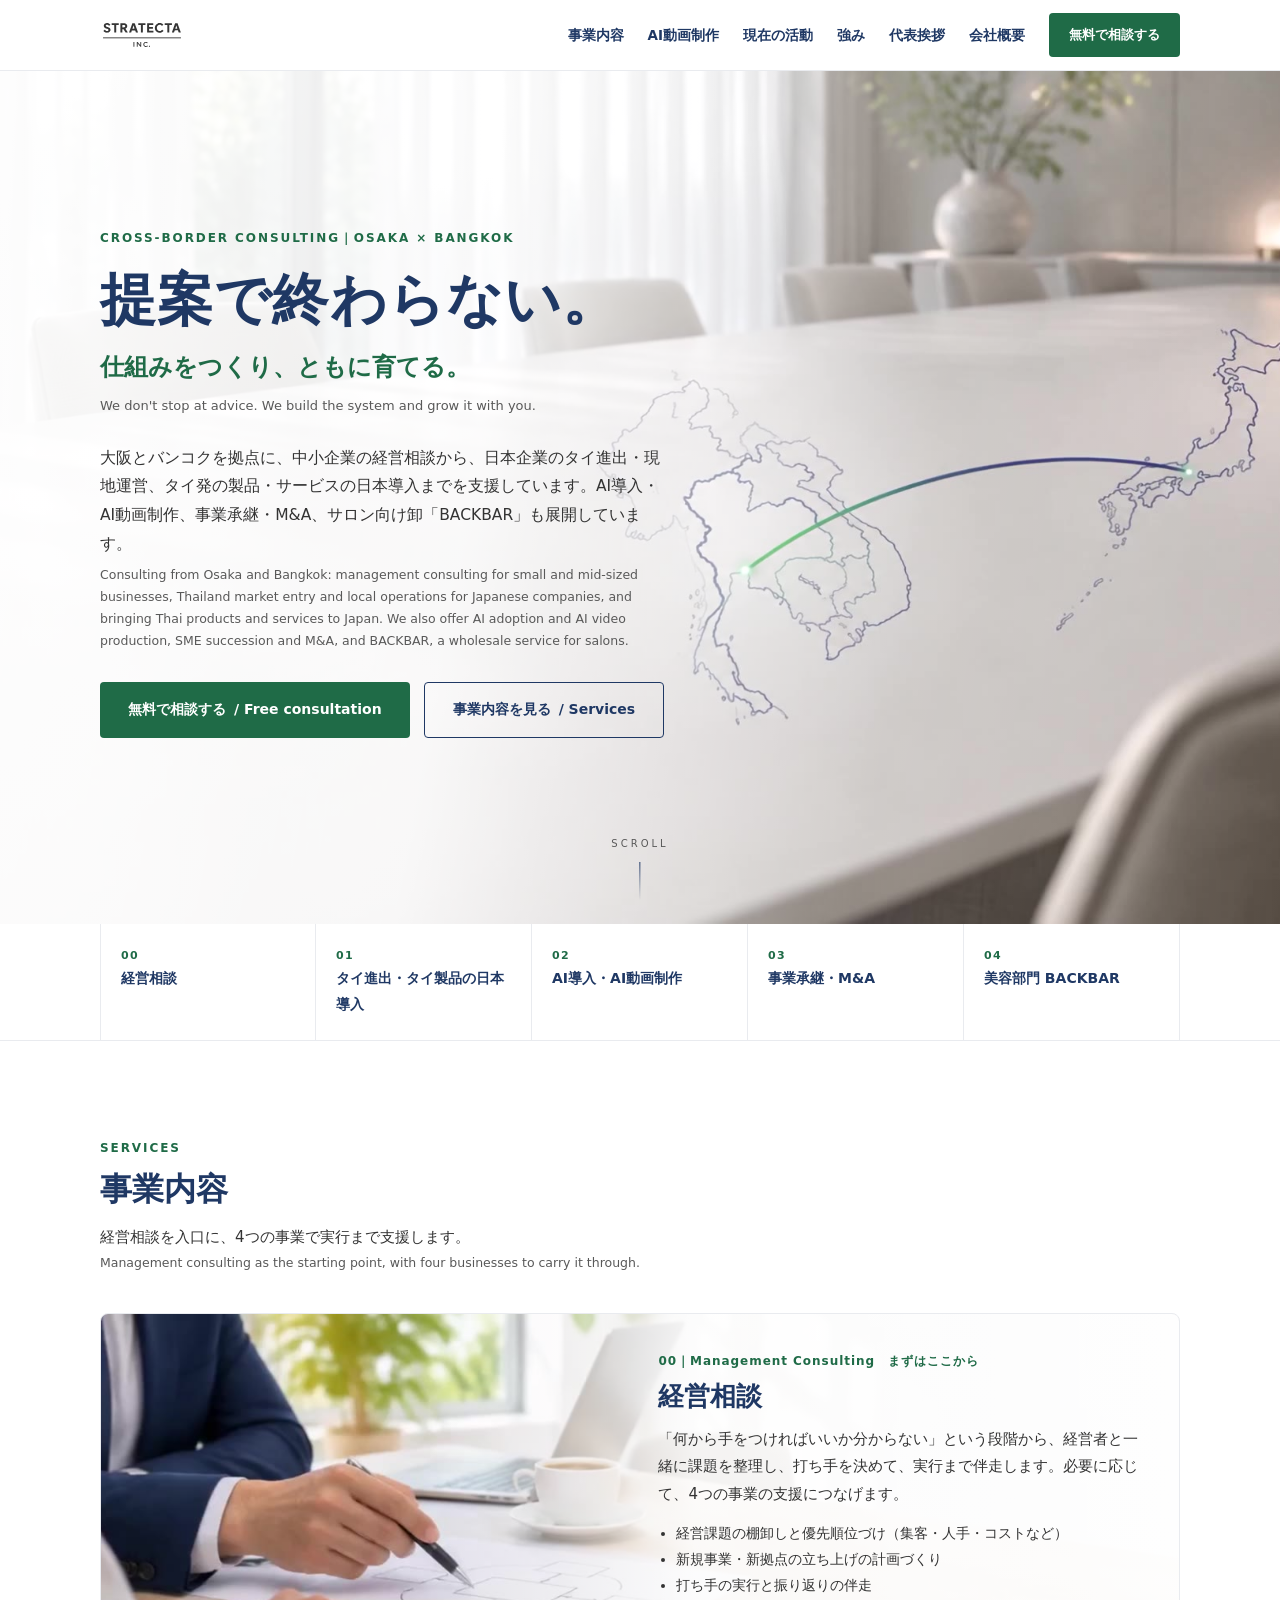
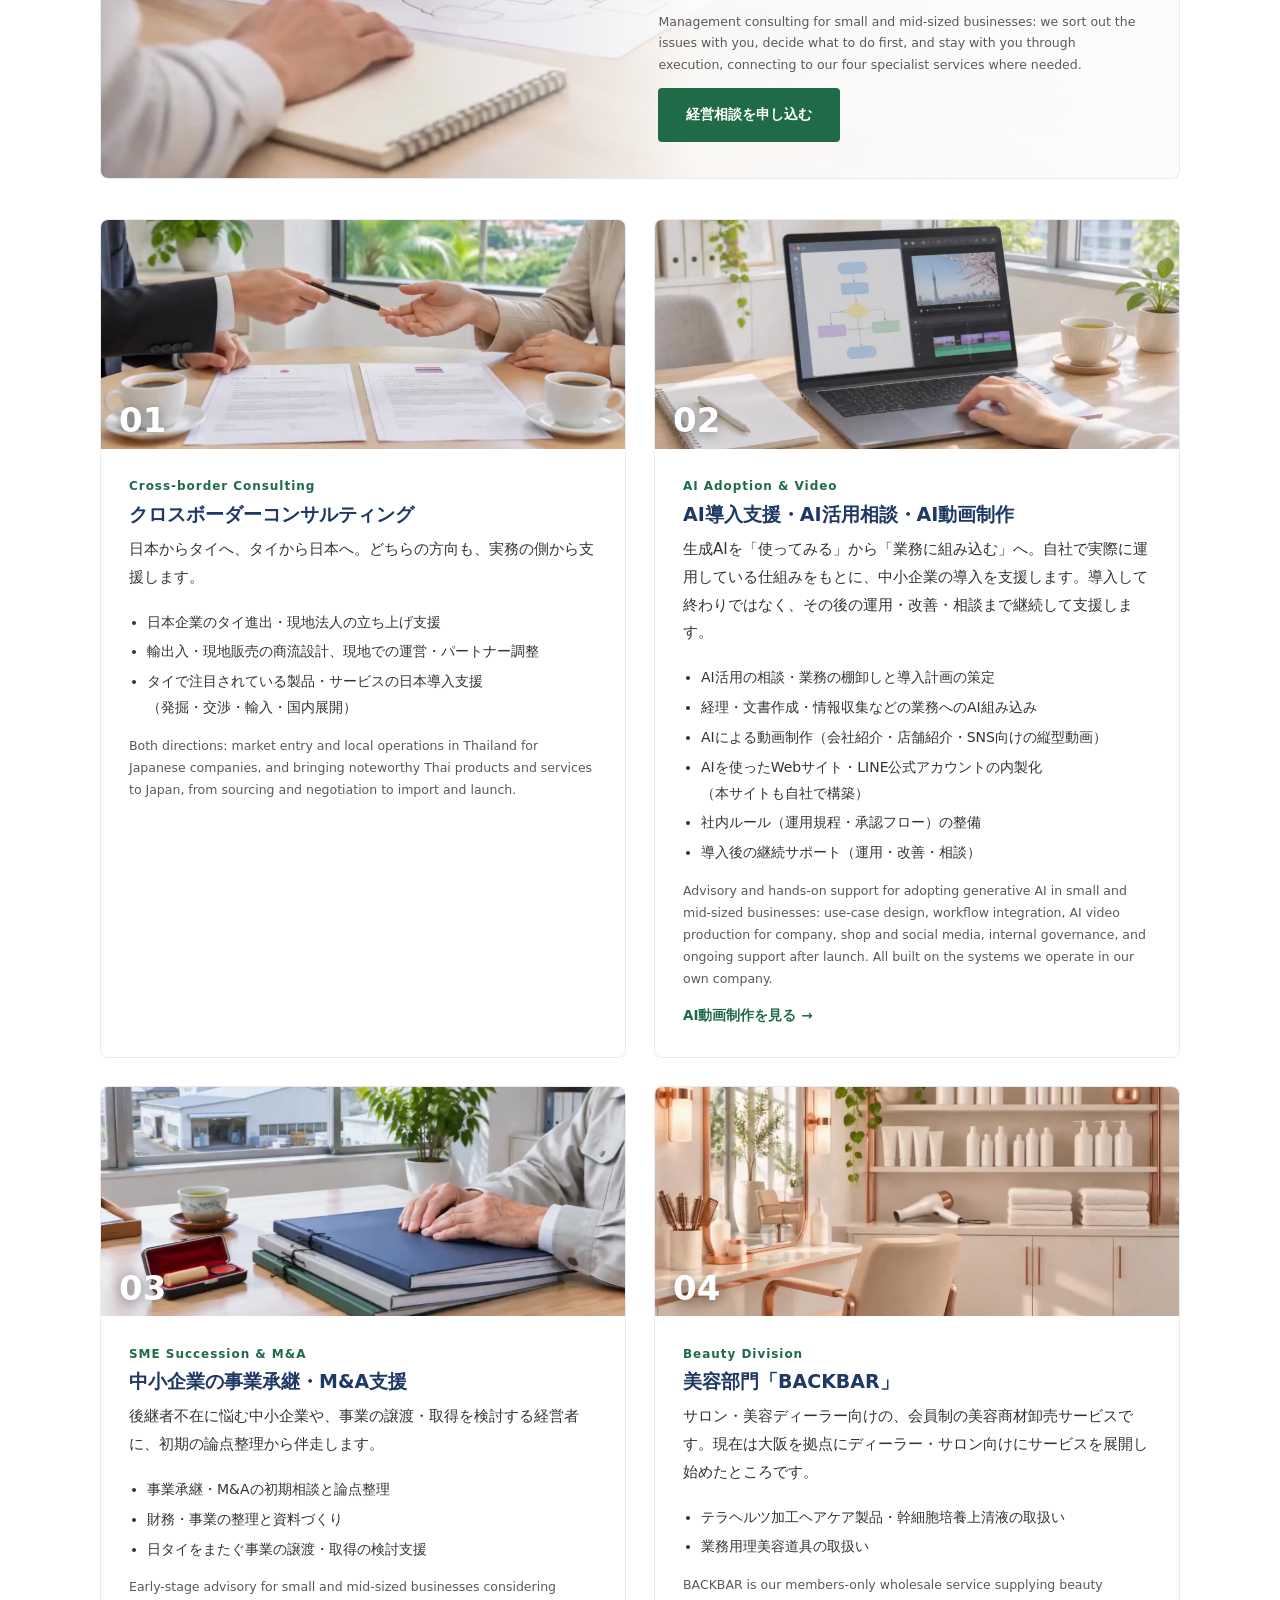
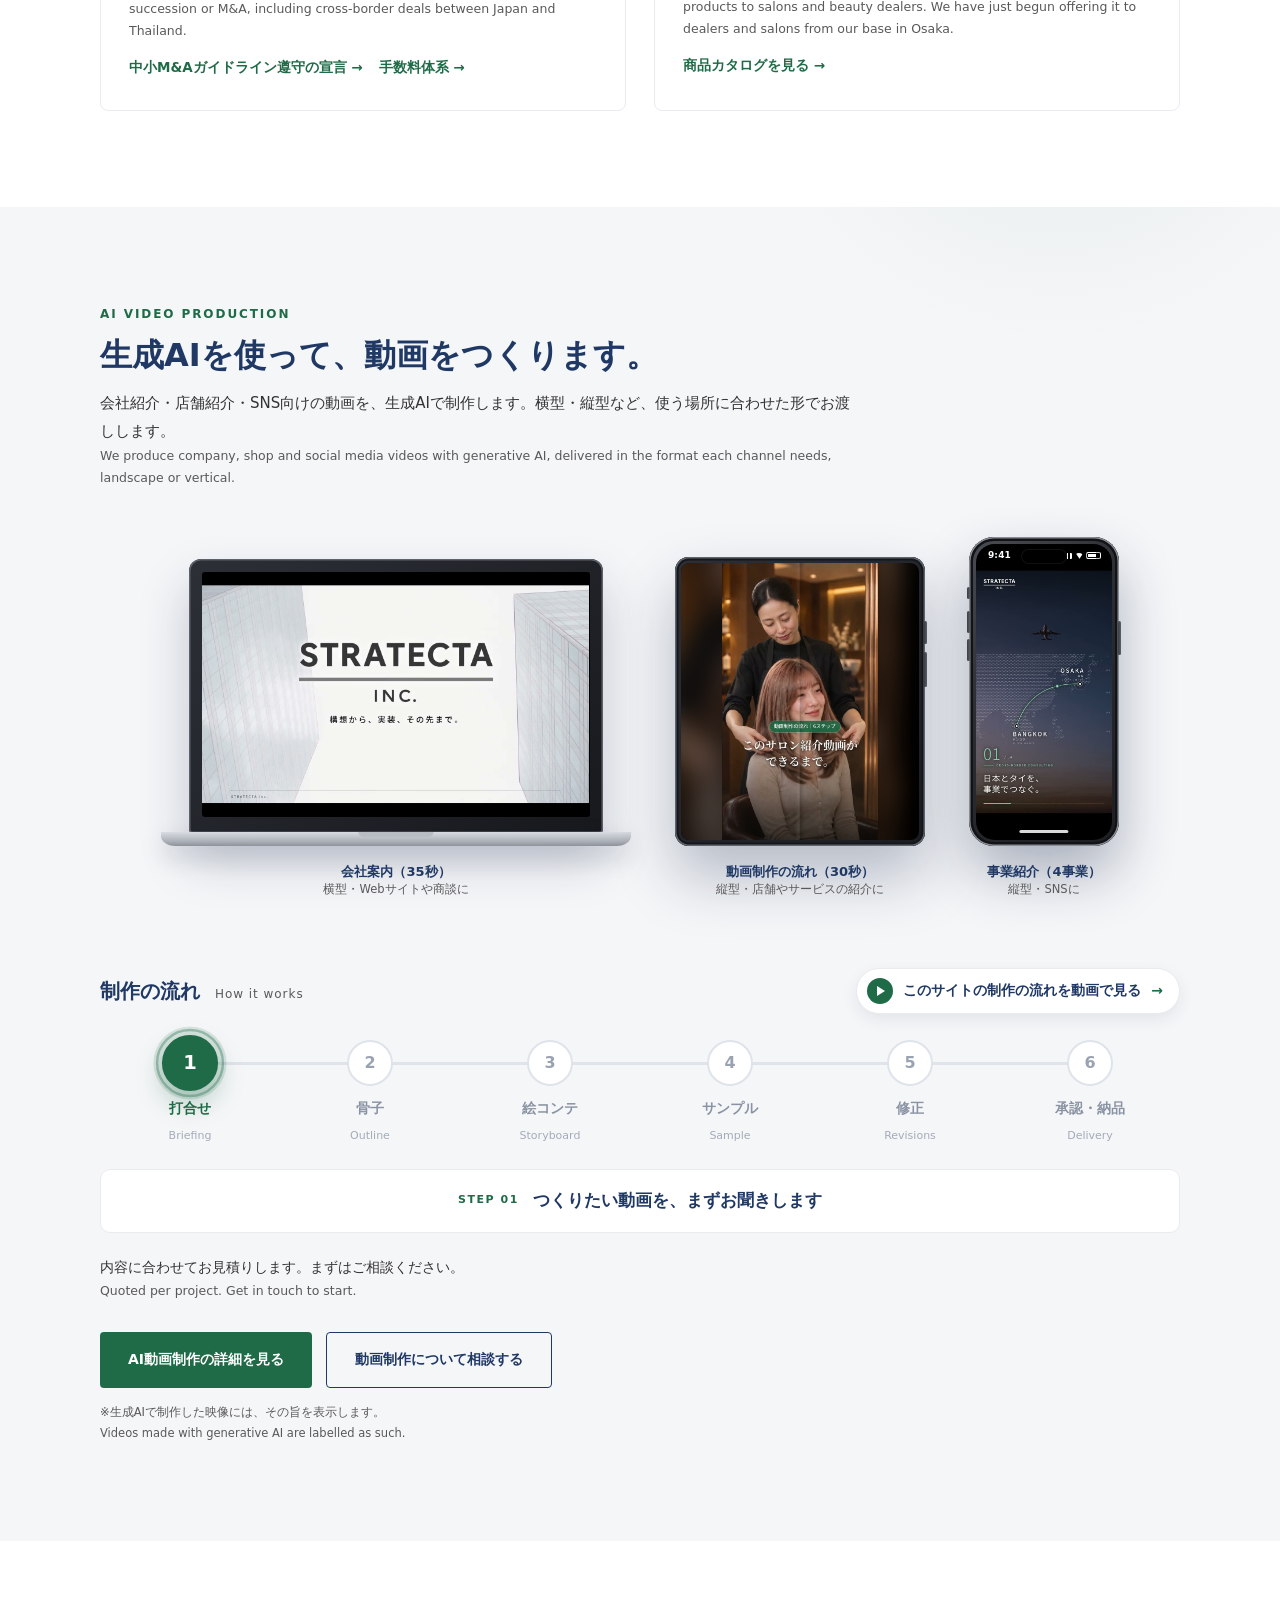
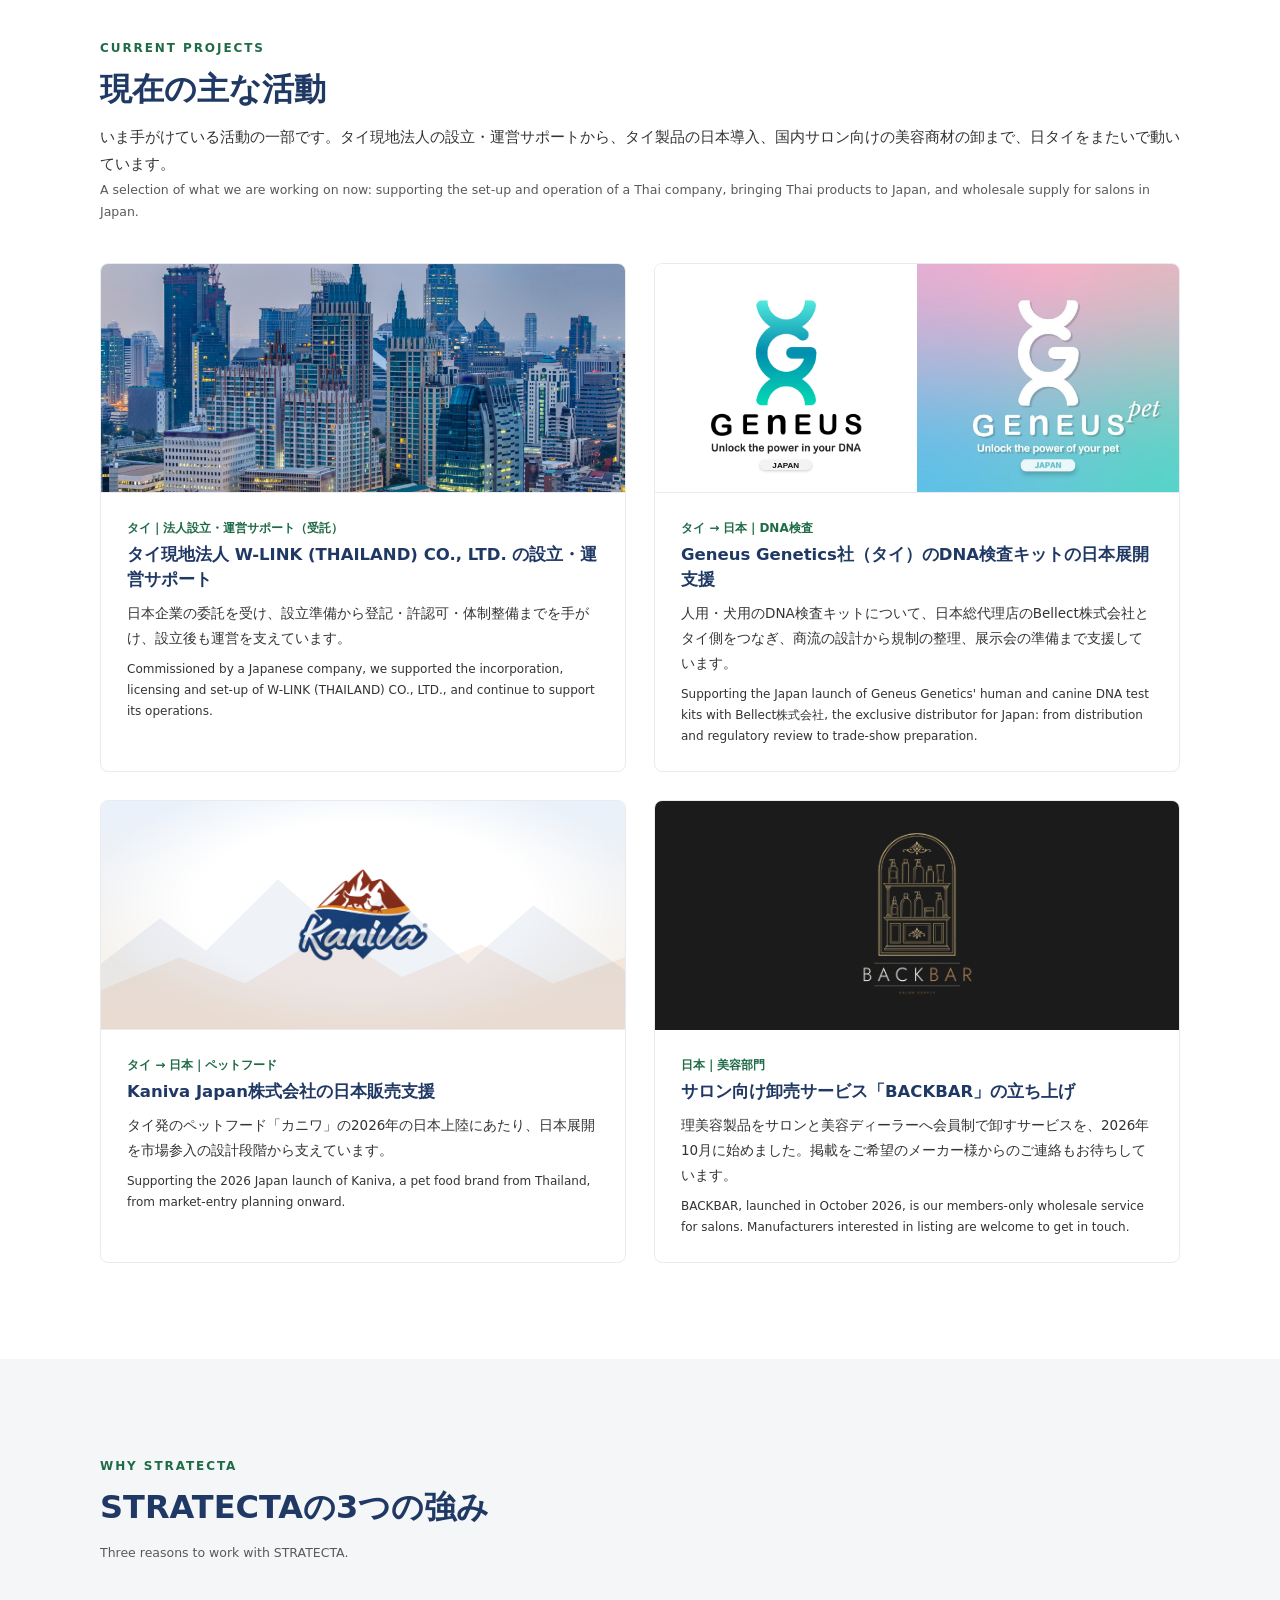
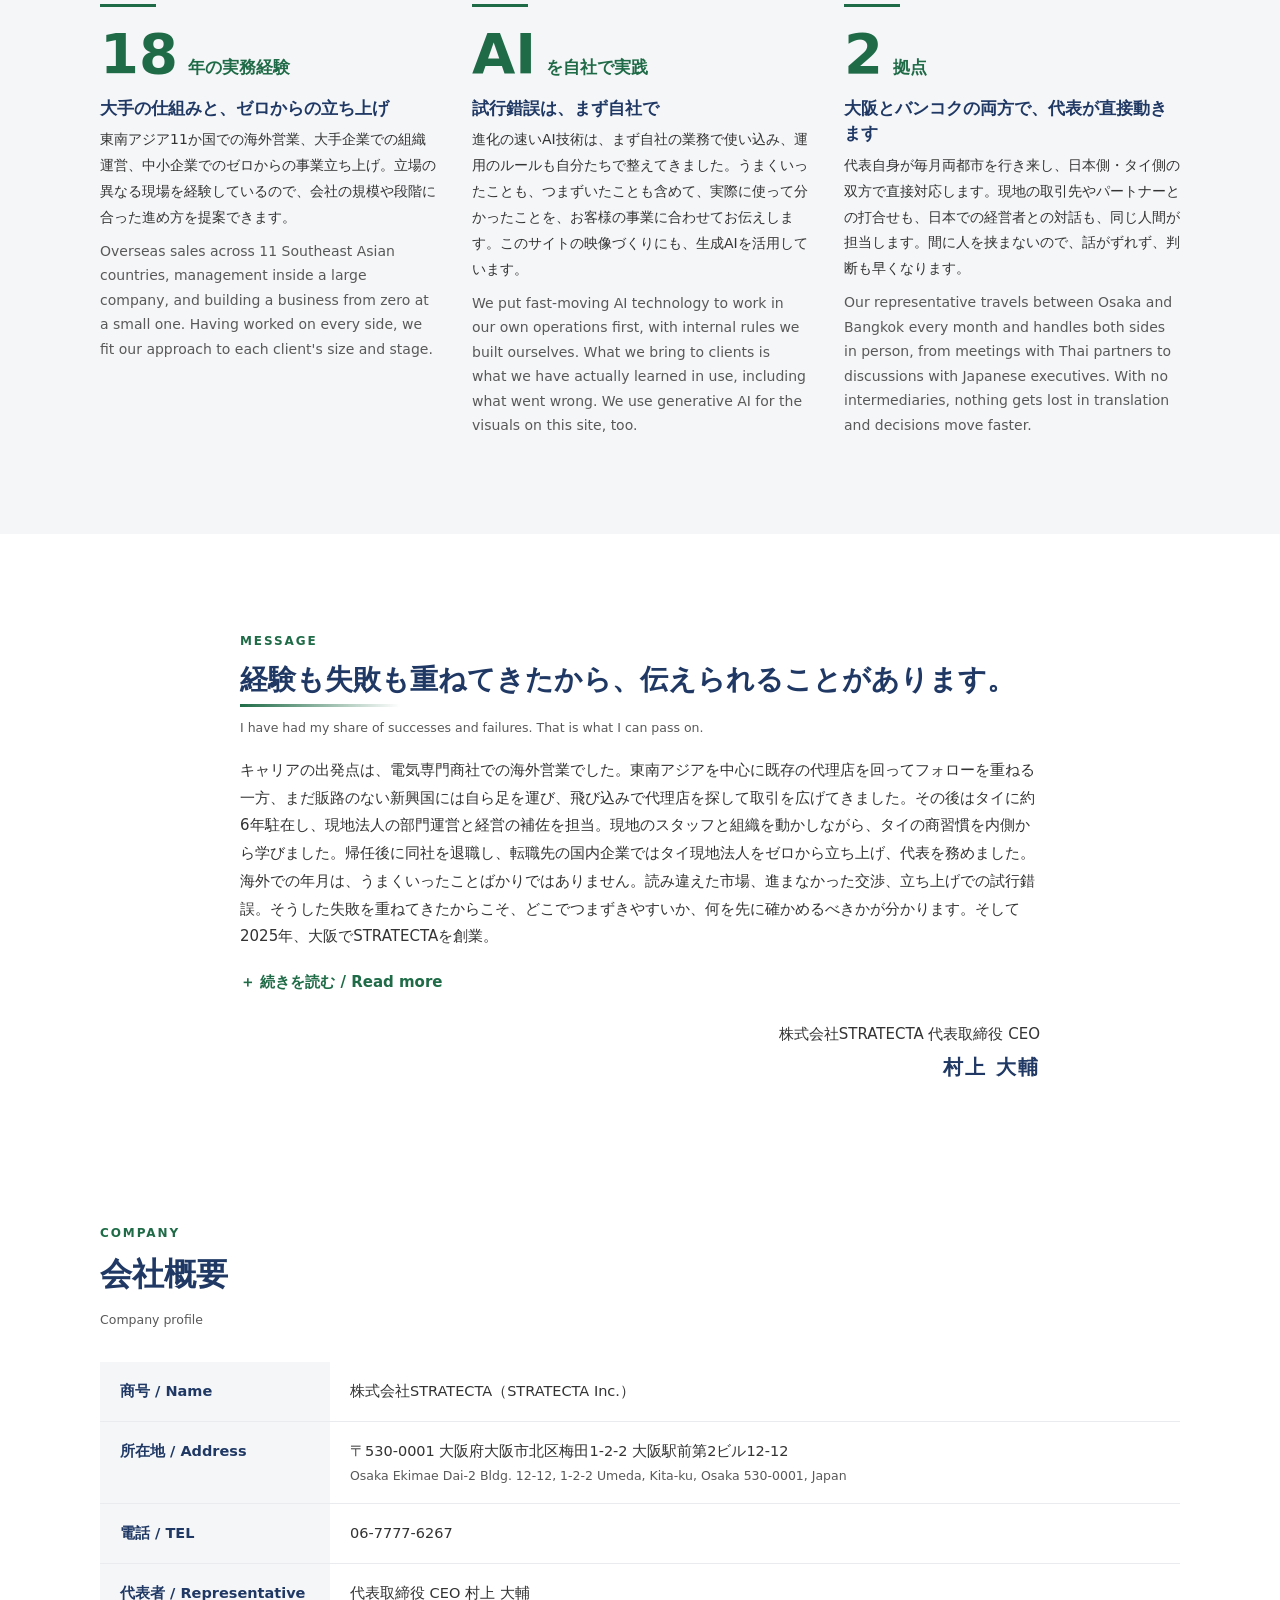
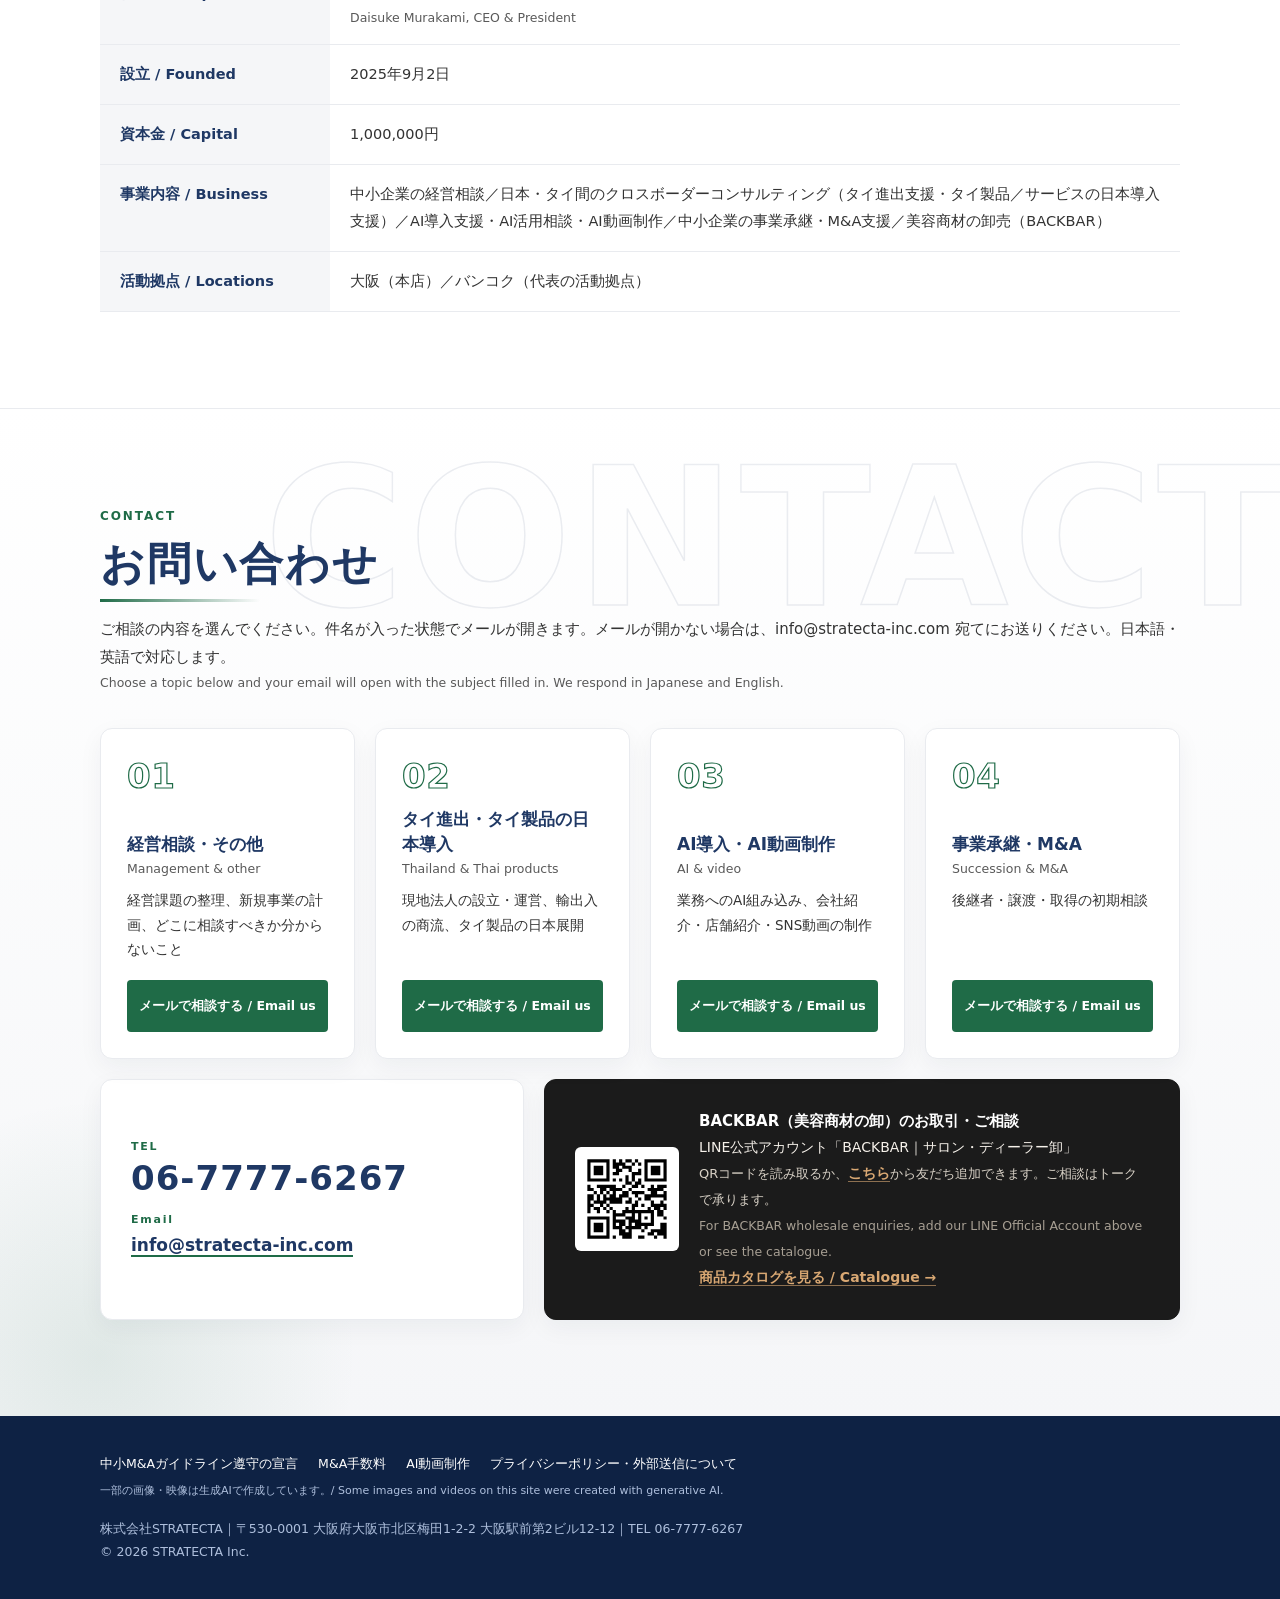
==== index.html @ dc1ff2e0 "アクセス解析を開始し、プライバシーポリシーに外部送信の節を追加 Co-Authored-By: Claude Opus 5.5 <noreply@anthropic.com>" ====
<!DOCTYPE html>
<html lang="ja">
<head>
<meta charset="utf-8">
<meta name="viewport" content="width=device-width,initial-scale=1">
<meta http-equiv="Content-Security-Policy" content="default-src 'self'; script-src 'self' https://www.googletagmanager.com; connect-src 'self' https://*.google-analytics.com https://*.analytics.google.com https://www.googletagmanager.com; img-src 'self' data: https://*.google-analytics.com https://www.googletagmanager.com; style-src 'self' 'unsafe-inline' https://fonts.googleapis.com; font-src https://fonts.gstatic.com; media-src 'self'; object-src 'none'; base-uri 'self'; form-action 'none'; frame-src 'none'">
<meta name="referrer" content="strict-origin-when-cross-origin">
<!-- Google Analytics 4: 測定ID（G-から始まる）を content に入れると計測が始まる。空のままなら何も送信しない -->
<meta name="ga-id" content="G-WD78PF4XY0">

<title>株式会社STRATECTA｜日本とタイをつなぐクロスボーダーコンサルティング</title>
<link rel="icon" href="favicon.ico" sizes="any">
<link rel="icon" href="assets/stratecta-symbol.svg" type="image/svg+xml">
<link rel="apple-touch-icon" href="assets/stratecta-symbol-180.png">
<meta name="description" content="大阪とバンコクを拠点に、中小企業の経営相談、日本企業のタイ進出・現地運営、タイ発の製品・サービスの日本導入を支援。AI導入・AI動画制作、事業承継・M&A、サロン向け卸「BACKBAR」も展開しています。">
<meta property="og:title" content="株式会社STRATECTA｜日本とタイをつなぐクロスボーダーコンサルティング">
<meta property="og:description" content="提案で終わらない。仕組みをつくり、ともに育てる。大阪×バンコクのクロスボーダーコンサルティング。">
<meta property="og:type" content="website">
<meta property="og:image" content="https://stratecta-inc.com/assets/img/ogp.jpg">
<meta property="og:url" content="https://stratecta-inc.com/">
<meta property="og:site_name" content="株式会社STRATECTA">
<meta name="twitter:card" content="summary_large_image">
<link rel="preconnect" href="https://fonts.googleapis.com"><link rel="preconnect" href="https://fonts.gstatic.com" crossorigin>
<link href="https://fonts.googleapis.com/css2?family=Noto+Sans+JP:wght@400;700;900&display=swap" rel="stylesheet">
<link rel="stylesheet" href="assets/site.css?v=20261118l">
</head>
<body>

<header class="hd"><div class="wrap">
  <a class="logo" href="index.html"><img src="assets/logo.svg" alt="STRATECTA INC."></a>
  <nav class="nav" aria-label="メインメニュー">
    <a href="#services">事業内容</a>
    <a href="video.html">AI動画制作</a>
    <a href="#projects">現在の活動</a>
    <a href="#strength">強み</a>
    <a href="#ceo">代表挨拶</a>
    <a href="#company">会社概要</a>
    <a class="btn btn-p" href="#contact">無料で相談する</a>
  </nav>
  <button class="burger" aria-label="メニュー" aria-expanded="false"><span></span></button>
</div></header>

<main>
<!-- HERO -->
<section class="hero" id="top">
  <div class="hero-media">
    <video data-src="assets/video/hero.mp4" poster="assets/img/hero-poster.jpg" muted loop playsinline preload="none" aria-hidden="true"></video>
  </div>
  <div class="wrap">
    <div class="eyebrow">Cross-border Consulting｜Osaka × Bangkok</div>
    <h1 data-split>提案で終わらない。</h1>
    <div class="sub rv d2">仕組みをつくり、ともに育てる。</div>
    <div class="tag-en rv d2">We don't stop at advice. We build the system and grow it with you.</div>
    <p class="lead rv d3">大阪とバンコクを拠点に、中小企業の経営相談から、日本企業のタイ進出・現地運営、タイ発の製品・サービスの日本導入までを支援しています。AI導入・AI動画制作、事業承継・M&amp;A、サロン向け卸「BACKBAR」も展開しています。</p>
    <p class="en rv d3">Consulting from Osaka and Bangkok: management consulting for small and mid-sized businesses, Thailand market entry and local operations for Japanese companies, and bringing Thai products and services to Japan. We also offer AI adoption and AI video production, SME succession and M&amp;A, and BACKBAR, a wholesale service for salons.</p>
    <div class="cta rv d3"><a class="btn btn-p" href="#contact">無料で相談する<span class="en-in"> / Free consultation</span></a><a class="btn btn-w" href="#services">事業内容を見る<span class="en-in"> / Services</span></a></div>
  </div>
  <div class="scroll-cue">SCROLL</div>
</section>

<nav class="quick" aria-label="事業の入口"><div class="wrap">
  <a href="#svc-00"><small>00</small><span>経営相談</span></a>
  <a href="#svc-01"><small>01</small><span>タイ進出・タイ製品の日本導入</span></a>
  <a href="#svc-02"><small>02</small><span>AI導入・AI動画制作</span></a>
  <a href="#svc-03"><small>03</small><span>事業承継・M&amp;A</span></a>
  <a href="#svc-04"><small>04</small><span>美容部門 BACKBAR</span></a>
</div></nav>

<!-- SERVICES -->
<section id="services"><div class="wrap">
  <div class="rv"><div class="eyebrow">Services</div>
  <h2 class="sec">事業内容</h2>
  <p>経営相談を入口に、4つの事業で実行まで支援します。</p>
  <p class="en">Management consulting as the starting point, with four businesses to carry it through.</p></div>

  <article class="feat rv" id="svc-00">
    <div class="feat-media"><video data-src="assets/video/svc-mgmt.mp4" poster="assets/img/svc-mgmt.jpg" muted loop playsinline preload="none" aria-hidden="true"></video></div>
    <div class="feat-body">
      <div class="kicker">00｜Management Consulting　まずはここから</div>
      <h3>経営相談</h3>
      <p>「何から手をつければいいか分からない」という段階から、経営者と一緒に課題を整理し、打ち手を決めて、実行まで伴走します。必要に応じて、4つの事業の支援につなげます。</p>
      <ul><li>経営課題の棚卸しと優先順位づけ（集客・人手・コストなど）</li><li>新規事業・新拠点の立ち上げの計画づくり</li><li>打ち手の実行と振り返りの伴走</li></ul>
      <p class="en">Management consulting for small and mid-sized businesses: we sort out the issues with you, decide what to do first, and stay with you through execution, connecting to our four specialist services where needed.</p>
      <p style="margin-top:12px"><a class="btn btn-p" href="mailto:info@stratecta-inc.com?subject=%E3%80%90%E3%81%94%E7%9B%B8%E8%AB%87%E3%80%91%E7%B5%8C%E5%96%B6%E7%9B%B8%E8%AB%87&body=%E4%BC%9A%E7%A4%BE%E5%90%8D%EF%BC%9A%0D%0A%E3%81%8A%E5%90%8D%E5%89%8D%EF%BC%9A%0D%0A%E3%81%94%E7%9B%B8%E8%AB%87%E3%81%AE%E5%86%85%E5%AE%B9%EF%BC%9A%0D%0A">経営相談を申し込む</a></p>
    </div>
  </article>

  <div class="cards">
    <article class="card rv" id="svc-01">
      <div class="media"><video data-src="assets/video/svc-crossborder.mp4" poster="assets/img/svc-crossborder.jpg" muted loop playsinline preload="none" data-hover aria-hidden="true"></video><span class="num">01</span></div>
      <div class="body"><div class="kicker">Cross-border Consulting</div><h3>クロスボーダーコンサルティング</h3>
      <p>日本からタイへ、タイから日本へ。どちらの方向も、実務の側から支援します。</p>
      <details class="sp-more" open><summary>詳しく見る</summary><ul><li>日本企業のタイ進出・現地法人の立ち上げ支援</li><li>輸出入・現地販売の商流設計、現地での運営・パートナー調整</li><li>タイで注目されている製品・サービスの日本導入支援<br>（発掘・交渉・輸入・国内展開）</li></ul>
      <p class="en">Both directions: market entry and local operations in Thailand for Japanese companies, and bringing noteworthy Thai products and services to Japan, from sourcing and negotiation to import and launch.</p></details></div>
    </article>

    <article class="card rv d1" id="svc-02">
      <div class="media"><video data-src="assets/video/svc-ai.mp4" poster="assets/img/svc-ai.jpg" muted loop playsinline preload="none" data-hover aria-hidden="true"></video><span class="num">02</span></div>
      <div class="body"><div class="kicker">AI Adoption &amp; Video</div><h3>AI導入支援・AI活用相談・AI動画制作</h3>
      <p>生成AIを「使ってみる」から「業務に組み込む」へ。自社で実際に運用している仕組みをもとに、中小企業の導入を支援します。導入して終わりではなく、その後の運用・改善・相談まで継続して支援します。</p>
      <details class="sp-more" open><summary>詳しく見る</summary><ul><li>AI活用の相談・業務の棚卸しと導入計画の策定</li><li>経理・文書作成・情報収集などの業務へのAI組み込み</li><li>AIによる動画制作（会社紹介・店舗紹介・SNS向けの縦型動画）</li><li>AIを使ったWebサイト・LINE公式アカウントの内製化<br>（本サイトも自社で構築）</li><li>社内ルール（運用規程・承認フロー）の整備</li><li>導入後の継続サポート（運用・改善・相談）</li></ul>
      <p class="en">Advisory and hands-on support for adopting generative AI in small and mid-sized businesses: use-case design, workflow integration, AI video production for company, shop and social media, internal governance, and ongoing support after launch. All built on the systems we operate in our own company.</p></details>
      <p style="margin-top:12px"><a class="more" href="video.html">AI動画制作を見る →</a></p></div>
    </article>

    <article class="card rv" id="svc-03">
      <div class="media"><video data-src="assets/video/svc-ma.mp4" poster="assets/img/svc-ma.jpg" muted loop playsinline preload="none" data-hover aria-hidden="true"></video><span class="num">03</span></div>
      <div class="body"><div class="kicker">SME Succession &amp; M&amp;A</div><h3>中小企業の事業承継・M&amp;A支援</h3>
      <p>後継者不在に悩む中小企業や、事業の譲渡・取得を検討する経営者に、初期の論点整理から伴走します。</p>
      <details class="sp-more" open><summary>詳しく見る</summary><ul><li>事業承継・M&amp;Aの初期相談と論点整理</li><li>財務・事業の整理と資料づくり</li><li>日タイをまたぐ事業の譲渡・取得の検討支援</li></ul>
      <p class="en">Early-stage advisory for small and mid-sized businesses considering succession or M&amp;A, including cross-border deals between Japan and Thailand.</p></details>
      <p style="margin-top:12px"><a class="more" href="ma-declaration.html">中小M&amp;Aガイドライン遵守の宣言 →</a><a class="more" href="ma-fees.html">手数料体系 →</a></p></div>
    </article>

    <article class="card rv d1" id="svc-04">
      <div class="media"><video data-src="assets/video/svc-backbar.mp4" poster="assets/img/svc-backbar.jpg" muted loop playsinline preload="none" data-hover aria-hidden="true"></video><span class="num">04</span></div>
      <div class="body"><div class="kicker">Beauty Division</div><h3>美容部門「BACKBAR」</h3>
      <p>サロン・美容ディーラー向けの、会員制の美容商材卸売サービスです。現在は大阪を拠点にディーラー・サロン向けにサービスを展開し始めたところです。</p>
      <details class="sp-more" open><summary>詳しく見る</summary><ul><li>テラヘルツ加工ヘアケア製品・幹細胞培養上清液の取扱い</li><li>業務用理美容道具の取扱い</li></ul>
      <p class="en">BACKBAR is our members-only wholesale service supplying beauty products to salons and beauty dealers. We have just begun offering it to dealers and salons from our base in Osaka.</p></details>
      <p style="margin-top:12px"><a class="more" href="https://stratecta.github.io/backbar/" target="_blank" rel="noopener">商品カタログを見る →</a></p></div>
    </article>
  </div>
</div></section>

<!-- AI VIDEO -->
<section class="vid" id="video"><div class="wrap vid-wrap">
  <div class="vid-head rv">
    <div class="eyebrow">AI Video Production</div>
    <h2 class="sec">生成AIを使って、動画をつくります。</h2>
    <p>会社紹介・店舗紹介・SNS向けの動画を、生成AIで制作します。横型・縦型など、使う場所に合わせた形でお渡しします。</p>
    <p class="en">We produce company, shop and social media videos with generative AI, delivered in the format each channel needs, landscape or vertical.</p>
  </div>
  <div class="showcase rv">
    <figure class="dev laptop">
      <div class="lid"><div class="scr"><i class="cam-dot"></i><video data-src="assets/video/company-h.mp4" poster="assets/img/company-h.jpg" muted loop playsinline preload="none" aria-label="会社案内（35秒・横型）"></video></div></div>
      <div class="base"><i></i></div>
      <figcaption><b>会社案内（35秒）</b><span>横型・Webサイトや商談に</span></figcaption>
    </figure>
    <figure class="dev fold">
      <div class="scr"><img class="bg" src="assets/img/sample-flow.jpg" alt="" aria-hidden="true"><video data-src="assets/video/sample-flow.mp4" poster="assets/img/sample-flow.jpg" muted loop playsinline preload="none" aria-label="動画制作の流れ（30秒・縦型）"></video><i class="crease"></i></div>
      <i class="btn-side b1"></i><i class="btn-side b2"></i>
      <figcaption><b>動画制作の流れ（30秒）</b><span>縦型・店舗やサービスの紹介に</span></figcaption>
    </figure>
    <figure class="dev iphone">
      <div class="scr"><span class="sb-time" aria-hidden="true">9:41</span><span class="sb-ic"><i></i><i></i><b></b></span><i class="island"></i><video data-src="assets/video/biz-reel.mp4" poster="assets/img/biz-reel.jpg" muted loop playsinline preload="none" aria-label="事業紹介（4事業・各8秒・縦型）"></video><i class="home"></i></div>
      <i class="btn-side l1"></i><i class="btn-side l2"></i><i class="btn-side l3"></i><i class="btn-side r1"></i>
      <figcaption><b>事業紹介（4事業）</b><span>縦型・SNSに</span></figcaption>
    </figure>
  </div>
  <div class="vid-flow">
    <div class="flow-head rv"><h3 class="flow-title">制作の流れ <small>How it works</small></h3><a class="flow-watch" href="video.html#flow"><i class="pl" aria-hidden="true"></i>このサイトの制作の流れを動画で見る<span aria-hidden="true">→</span></a></div>
    <div class="flow rv" data-flow>
      <div class="flow-track"><i class="flow-fill"></i></div>
      <ol class="flow-steps"><li class="fs" data-i="0"><button type="button" aria-label="STEP 1 打合せ"><span class="n">1</span><b>打合せ</b><small>Briefing</small></button><p class="fs-d">つくりたい動画を、まずお聞きします</p></li><li class="fs" data-i="1"><button type="button" aria-label="STEP 2 骨子"><span class="n">2</span><b>骨子</b><small>Outline</small></button><p class="fs-d">伝える順番を、文字で組み立てます</p></li><li class="fs" data-i="2"><button type="button" aria-label="STEP 3 絵コンテ"><span class="n">3</span><b>絵コンテ</b><small>Storyboard</small></button><p class="fs-d">場面ごとの絵で、完成形を共有します</p></li><li class="fs" data-i="3"><button type="button" aria-label="STEP 4 サンプル"><span class="n">4</span><b>サンプル</b><small>Sample</small></button><p class="fs-d">動く見本で、仕上がりを確かめます</p></li><li class="fs" data-i="4"><button type="button" aria-label="STEP 5 修正"><span class="n">5</span><b>修正</b><small>Revisions</small></button><p class="fs-d">ご要望を反映して、仕上げます</p></li><li class="fs" data-i="5"><button type="button" aria-label="STEP 6 承認・納品"><span class="n">6</span><b>承認・納品</b><small>Delivery</small></button><p class="fs-d">使う場所に合わせて書き出します</p></li></ol>
      <div class="flow-desc" aria-live="polite"><p data-i="0"><span>STEP 01</span>つくりたい動画を、まずお聞きします</p><p data-i="1"><span>STEP 02</span>伝える順番を、文字で組み立てます</p><p data-i="2"><span>STEP 03</span>場面ごとの絵で、完成形を共有します</p><p data-i="3"><span>STEP 04</span>動く見本で、仕上がりを確かめます</p><p data-i="4"><span>STEP 05</span>ご要望を反映して、仕上げます</p><p data-i="5"><span>STEP 06</span>使う場所に合わせて書き出します</p></div>
    </div>
    <p class="quote rv">内容に合わせてお見積りします。まずはご相談ください。<span class="en">Quoted per project. Get in touch to start.</span></p>
    <div class="cta"><a class="btn btn-p" href="video.html">AI動画制作の詳細を見る</a><a class="btn btn-w" href="mailto:info@stratecta-inc.com?subject=%E3%80%90%E3%81%94%E7%9B%B8%E8%AB%87%E3%80%91AI%E5%8B%95%E7%94%BB%E5%88%B6%E4%BD%9C&body=%E4%BC%9A%E7%A4%BE%E5%90%8D%EF%BC%9A%0D%0A%E3%81%8A%E5%90%8D%E5%89%8D%EF%BC%9A%0D%0A%E3%81%94%E7%9B%B8%E8%AB%87%E3%81%AE%E5%86%85%E5%AE%B9%EF%BC%9A%0D%0A">動画制作について相談する</a></div>
    <p class="disc">※生成AIで制作した映像には、その旨を表示します。<br>Videos made with generative AI are labelled as such.</p>
  </div>
</div></section>

<!-- PROJECTS -->
<section id="projects"><div class="wrap">
  <div class="rv"><div class="eyebrow">Current Projects</div>
  <h2 class="sec">現在の主な活動</h2>
  <p>いま手がけている活動の一部です。タイ現地法人の設立・運営サポートから、タイ製品の日本導入、国内サロン向けの美容商材の卸まで、日タイをまたいで動いています。</p>
  <p class="swipe-hint">← 横にスワイプして4件を見られます →</p>
  <p class="en">A selection of what we are working on now: supporting the set-up and operation of a Thai company, bringing Thai products to Japan, and wholesale supply for salons in Japan.</p></div>

  <!-- 社名・ロゴの掲載可否で切り替え：社名あり（.named）と社名なし（.anon）を並べて置いている。
       掲載しない会社は、社名ありの article に is-hidden を足し、社名なしの article から is-hidden を外す。 -->
  <div class="pgrid">
    <!-- W-LINK：社名あり -->
    <article class="pj named" data-company="w-link"><div class="img photo"><img src="assets/bangkok.jpg" alt="バンコク市街の眺め" loading="lazy"></div><div class="body">
      <div class="tag">タイ｜法人設立・運営サポート（受託）</div>
      <h3>タイ現地法人 W-LINK (THAILAND) CO., LTD. の設立・運営サポート</h3>
      <p>日本企業の委託を受け、設立準備から登記・許認可・体制整備までを手がけ、設立後も運営を支えています。</p>
      <p class="en">Commissioned by a Japanese company, we supported the incorporation, licensing and set-up of W-LINK (THAILAND) CO., LTD., and continue to support its operations.</p></div></article>
    <!-- W-LINK：社名なし -->
    <article class="pj anon is-hidden" data-company="w-link"><div class="img photo"><img src="assets/bangkok.jpg" alt="バンコク市街の眺め" loading="lazy"></div><div class="body">
      <div class="tag">タイ｜法人設立・運営サポート（受託）</div>
      <h3>タイ現地法人の設立・運営サポート</h3>
      <p>日本企業の委託を受け、設立準備から登記・許認可・体制整備までを手がけ、設立後も運営を支えています。</p>
      <p class="en">Commissioned by a Japanese company, we supported the incorporation, licensing and set-up of a company in Thailand, and continue to support its operations.</p></div></article>

    <!-- Geneus：社名あり -->
    <article class="pj named" data-company="geneus"><div class="img duo"><div class="half white"><img src="assets/geneus-japan.png" alt="GENEUS ロゴ（Unlock the power in your DNA）" loading="lazy"><span class="jp">JAPAN</span></div><div class="half fill"><img src="assets/geneus-pet-japan.jpg" alt="GENEUS pet JAPAN ロゴ（Unlock the power of your pet）" loading="lazy"></div></div><div class="body">
      <div class="tag">タイ → 日本｜DNA検査</div>
      <h3>Geneus Genetics社（タイ）のDNA検査キットの日本展開支援</h3>
      <p>人用・犬用のDNA検査キットについて、日本総代理店のBellect株式会社とタイ側をつなぎ、商流の設計から規制の整理、展示会の準備まで支援しています。</p>
      <p class="en">Supporting the Japan launch of Geneus Genetics' human and canine DNA test kits with Bellect株式会社, the exclusive distributor for Japan: from distribution and regulatory review to trade-show preparation.</p></div></article>
    <!-- Geneus：社名なし -->
    <article class="pj anon is-hidden" data-company="geneus"><div class="img photo"><img src="assets/img/pj-dna.jpg" alt="DNA検査キットのイメージ" loading="lazy"></div><div class="body">
      <div class="tag">タイ → 日本｜DNA検査</div>
      <h3>タイの遺伝子検査会社の、DNA検査キットの日本展開支援</h3>
      <p>人用・犬用のDNA検査キットについて、日本の総代理店とタイ側をつなぎ、商流の設計から規制の整理、展示会の準備まで支援しています。</p>
      <p class="en">Supporting the Japan launch of human and canine DNA test kits from a Thai genetic-testing company: from distribution and regulatory review to trade-show preparation.</p></div></article>

    <!-- Kaniva：社名あり -->
    <article class="pj named" data-company="kaniva"><div class="img kaniva"><img src="assets/kaniva-logo.png" alt="Kaniva ロゴ" loading="lazy"></div><div class="body">
      <div class="tag">タイ → 日本｜ペットフード</div>
      <h3>Kaniva Japan株式会社の日本販売支援</h3>
      <p>タイ発のペットフード「カニワ」の2026年の日本上陸にあたり、日本展開を市場参入の設計段階から支えています。</p>
      <p class="en">Supporting the 2026 Japan launch of Kaniva, a pet food brand from Thailand, from market-entry planning onward.</p></div></article>
    <!-- Kaniva：社名なし -->
    <article class="pj anon is-hidden" data-company="kaniva"><div class="img photo"><img src="assets/img/pj-petfood.jpg" alt="ペットフードのイメージ" loading="lazy"></div><div class="body">
      <div class="tag">タイ → 日本｜ペットフード</div>
      <h3>タイ発のペットフードブランドの日本販売支援</h3>
      <p>2026年の日本上陸にあたり、日本展開を市場参入の設計段階から支えています。</p>
      <p class="en">Supporting the 2026 Japan launch of a pet food brand from Thailand, from market-entry planning onward.</p></div></article>

    <!-- BACKBAR（自社ブランド） -->
    <article class="pj"><div class="img backbar"><img src="assets/backbar.png" alt="BACKBAR SALON SUPPLY" loading="lazy"></div><div class="body">
      <div class="tag">日本｜美容部門</div>
      <h3>サロン向け卸売サービス「BACKBAR」の立ち上げ</h3>
      <p>理美容製品をサロンと美容ディーラーへ会員制で卸すサービスを、2026年10月に始めました。掲載をご希望のメーカー様からのご連絡もお待ちしています。</p>
      <p class="en">BACKBAR, launched in October 2026, is our members-only wholesale service for salons. Manufacturers interested in listing are welcome to get in touch.</p></div></article>
  </div>
</div></section>

<!-- STRENGTHS -->
<section class="strength" id="strength"><div class="wrap">
  <div class="rv"><div class="eyebrow">Why STRATECTA</div>
  <h2 class="sec">STRATECTAの3つの強み</h2>
  <p class="en">Three reasons to work with STRATECTA.</p></div>
  <div class="sgrid">
    <div class="rv"><div class="big"><span class="count" data-to="18">18</span><span>年の実務経験</span></div>
      <h3>大手の仕組みと、ゼロからの立ち上げ</h3>
      <p>東南アジア11か国での海外営業、大手企業での組織運営、中小企業でのゼロからの事業立ち上げ。立場の異なる現場を経験しているので、会社の規模や段階に合った進め方を提案できます。</p>
      <p class="en">Overseas sales across 11 Southeast Asian countries, management inside a large company, and building a business from zero at a small one. Having worked on every side, we fit our approach to each client's size and stage.</p></div>
    <div class="rv d1"><div class="big"><span class="ai"><i>A</i><i>I</i></span><span>を自社で実践</span></div>
      <h3>試行錯誤は、まず自社で</h3>
      <p>進化の速いAI技術は、まず自社の業務で使い込み、運用のルールも自分たちで整えてきました。うまくいったことも、つまずいたことも含めて、実際に使って分かったことを、お客様の事業に合わせてお伝えします。このサイトの映像づくりにも、生成AIを活用しています。</p>
      <p class="en">We put fast-moving AI technology to work in our own operations first, with internal rules we built ourselves. What we bring to clients is what we have actually learned in use, including what went wrong. We use generative AI for the visuals on this site, too.</p></div>
    <div class="rv d2"><div class="big"><span class="count" data-to="2">2</span><span>拠点</span></div>
      <h3>大阪とバンコクの両方で、代表が直接動きます</h3>
      <p>代表自身が毎月両都市を行き来し、日本側・タイ側の双方で直接対応します。現地の取引先やパートナーとの打合せも、日本での経営者との対話も、同じ人間が担当します。間に人を挟まないので、話がずれず、判断も早くなります。</p>
      <p class="en">Our representative travels between Osaka and Bangkok every month and handles both sides in person, from meetings with Thai partners to discussions with Japanese executives. With no intermediaries, nothing gets lost in translation and decisions move faster.</p></div>
  </div>
</div></section>

<!-- CEO -->
<section class="ceo" id="ceo"><div class="wrap rv">
  <div class="eyebrow">Message</div>
  <h2 class="sec lead-q" data-split-view>経験も失敗も重ねてきたから、伝えられることがあります。</h2>
  <p class="en">I have had my share of successes and failures. That is what I can pass on.</p>
  <p class="p1">キャリアの出発点は、電気専門商社での海外営業でした。東南アジアを中心に既存の代理店を回ってフォローを重ねる一方、まだ販路のない新興国には自ら足を運び、飛び込みで代理店を探して取引を広げてきました。その後はタイに約6年駐在し、現地法人の部門運営と経営の補佐を担当。現地のスタッフと組織を動かしながら、タイの商習慣を内側から学びました。帰任後に同社を退職し、転職先の国内企業ではタイ現地法人をゼロから立ち上げ、代表を務めました。海外での年月は、うまくいったことばかりではありません。読み違えた市場、進まなかった交渉、立ち上げでの試行錯誤。そうした失敗を重ねてきたからこそ、どこでつまずきやすいか、何を先に確かめるべきかが分かります。そして2025年、大阪でSTRATECTAを創業。</p>
  <details><summary>続きを読む / Read more</summary>
    <p>AIの進化で、調べることは驚くほど簡単になりました。けれど、調べて出てくる答えと、実際に起きていることは、しばしば違います。調査結果のどこが本当で、どこが現地では通用しないのか。その真意を読み取れるのは、現場を歩いてきた経験だと考えています。最先端のAI技術と、その結果を見極める実務の経験。その両方を持つ相談相手として、経営者の隣で一緒に考え、仕組みをつくり、導入した後も長く伴走しながら、事業をともに育てていきます。</p>
    <p class="en">My career began in overseas sales for an electrical trading company: supporting existing distributors across Southeast Asia, and travelling to emerging markets with no sales channel yet to find new distributors door to door. I then spent about six years posted in Thailand, running departments and supporting the management of a local subsidiary. After returning to Japan I left the company and joined another Japanese firm, where I set up its Thai subsidiary from scratch and served as its Managing Director. Those years overseas were not all successes: markets I misread, negotiations that stalled, trial and error in every launch. It is precisely those failures that tell me where things tend to go wrong, and what to verify first. In 2025 I founded STRATECTA in Osaka. With AI, research has become remarkably easy. But what the research says and what is actually happening on the ground are often two different things. Knowing which findings hold true and which fall apart in practice takes experience earned in the field. As an advisor who brings both the latest AI technology and the hands-on experience to judge what it produces, I work alongside business owners to think things through, build the system, and stay on long after launch to grow the business together.</p>
    <p class="en">Daisuke Murakami<br>CEO &amp; President, STRATECTA Inc.</p>
  </details>
  <div class="sign">株式会社STRATECTA 代表取締役 CEO<b>村上 大輔</b></div>
</div></section>

<!-- COMPANY -->
<section id="company" style="padding-top:40px"><div class="wrap rv">
  <div class="eyebrow">Company</div>
  <h2 class="sec">会社概要</h2>
  <p class="en">Company profile</p>
  <table class="co">
    <tr><th>商号 / Name</th><td>株式会社STRATECTA（STRATECTA Inc.）</td></tr>
    <tr><th>所在地 / Address</th><td>〒530-0001 大阪府大阪市北区梅田1-2-2 大阪駅前第2ビル12-12<span class="en">Osaka Ekimae Dai-2 Bldg. 12-12, 1-2-2 Umeda, Kita-ku, Osaka 530-0001, Japan</span></td></tr>
    <tr><th>電話 / TEL</th><td>06-7777-6267</td></tr>
    <tr><th>代表者 / Representative</th><td>代表取締役 CEO 村上 大輔<span class="en">Daisuke Murakami, CEO &amp; President</span></td></tr>
    <tr><th>設立 / Founded</th><td>2025年9月2日</td></tr>
    <tr><th>資本金 / Capital</th><td>1,000,000円</td></tr>
    <tr><th>事業内容 / Business</th><td>中小企業の経営相談／日本・タイ間のクロスボーダーコンサルティング（タイ進出支援・タイ製品／サービスの日本導入支援）／AI導入支援・AI活用相談・AI動画制作／中小企業の事業承継・M&amp;A支援／美容商材の卸売（BACKBAR）</td></tr>
    <tr><th>活動拠点 / Locations</th><td>大阪（本店）／バンコク（代表の活動拠点）</td></tr>
  </table>
</div></section>

<!-- CONTACT -->
<section class="contact contact-l" id="contact"><div class="wrap">
  <div class="rv"><div class="eyebrow">Contact</div>
  <h2 class="sec ct-title" data-split-view>お問い合わせ</h2>
  <p>ご相談の内容を選んでください。件名が入った状態でメールが開きます。メールが開かない場合は、info@stratecta-inc.com 宛てにお送りください。日本語・英語で対応します。</p>
  <p class="en">Choose a topic below and your email will open with the subject filled in. We respond in Japanese and English.</p></div>
  <div class="cgrid">
    <div class="cc rv"><span class="ct-n" aria-hidden="true">01</span><h3>経営相談・その他</h3><span class="en">Management &amp; other</span><p>経営課題の整理、新規事業の計画、どこに相談すべきか分からないこと</p>
      <a class="btn btn-p" href="mailto:info@stratecta-inc.com?subject=%E3%80%90%E3%81%94%E7%9B%B8%E8%AB%87%E3%80%91%E7%B5%8C%E5%96%B6%E7%9B%B8%E8%AB%87&body=%E4%BC%9A%E7%A4%BE%E5%90%8D%EF%BC%9A%0D%0A%E3%81%8A%E5%90%8D%E5%89%8D%EF%BC%9A%0D%0A%E3%81%94%E7%9B%B8%E8%AB%87%E3%81%AE%E5%86%85%E5%AE%B9%EF%BC%9A%0D%0A">メールで相談する / Email us</a></div>
    <div class="cc rv d1"><span class="ct-n" aria-hidden="true">02</span><h3>タイ進出・タイ製品の日本導入</h3><span class="en">Thailand &amp; Thai products</span><p>現地法人の設立・運営、輸出入の商流、タイ製品の日本展開</p>
      <a class="btn btn-p" href="mailto:info@stratecta-inc.com?subject=%E3%80%90%E3%81%94%E7%9B%B8%E8%AB%87%E3%80%91%E3%82%BF%E3%82%A4%E9%80%B2%E5%87%BA%E3%83%BB%E3%82%BF%E3%82%A4%E8%A3%BD%E5%93%81%E3%81%AE%E6%97%A5%E6%9C%AC%E5%B0%8E%E5%85%A5&body=%E4%BC%9A%E7%A4%BE%E5%90%8D%EF%BC%9A%0D%0A%E3%81%8A%E5%90%8D%E5%89%8D%EF%BC%9A%0D%0A%E3%81%94%E7%9B%B8%E8%AB%87%E3%81%AE%E5%86%85%E5%AE%B9%EF%BC%9A%0D%0A">メールで相談する / Email us</a></div>
    <div class="cc rv d1"><span class="ct-n" aria-hidden="true">03</span><h3>AI導入・AI動画制作</h3><span class="en">AI &amp; video</span><p>業務へのAI組み込み、会社紹介・店舗紹介・SNS動画の制作</p>
      <a class="btn btn-p" href="mailto:info@stratecta-inc.com?subject=%E3%80%90%E3%81%94%E7%9B%B8%E8%AB%87%E3%80%91AI%E5%B0%8E%E5%85%A5%E3%83%BBAI%E5%8B%95%E7%94%BB%E5%88%B6%E4%BD%9C&body=%E4%BC%9A%E7%A4%BE%E5%90%8D%EF%BC%9A%0D%0A%E3%81%8A%E5%90%8D%E5%89%8D%EF%BC%9A%0D%0A%E3%81%94%E7%9B%B8%E8%AB%87%E3%81%AE%E5%86%85%E5%AE%B9%EF%BC%9A%0D%0A">メールで相談する / Email us</a></div>
    <div class="cc rv d2"><span class="ct-n" aria-hidden="true">04</span><h3>事業承継・M&amp;A</h3><span class="en">Succession &amp; M&amp;A</span><p>後継者・譲渡・取得の初期相談</p>
      <a class="btn btn-p" href="mailto:info@stratecta-inc.com?subject=%E3%80%90%E3%81%94%E7%9B%B8%E8%AB%87%E3%80%91%E4%BA%8B%E6%A5%AD%E6%89%BF%E7%B6%99%E3%83%BBM%26A&body=%E4%BC%9A%E7%A4%BE%E5%90%8D%EF%BC%9A%0D%0A%E3%81%8A%E5%90%8D%E5%89%8D%EF%BC%9A%0D%0A%E3%81%94%E7%9B%B8%E8%AB%87%E3%81%AE%E5%86%85%E5%AE%B9%EF%BC%9A%0D%0A">メールで相談する / Email us</a></div>
  </div>
  <div class="crow">
    <div class="box box-tel rv"><div><div class="lbl">TEL</div><div class="tel"><a href="tel:0677776267">06-7777-6267</a></div><div class="lbl" style="margin-top:10px">Email</div><a class="u" href="mailto:info@stratecta-inc.com">info@stratecta-inc.com</a></div></div>
    <div class="box box-bb rv d1"><img src="assets/line-qr.svg" alt="BACKBAR LINE公式アカウント 友だち追加QRコード"><div><b>BACKBAR（美容商材の卸）のお取引・ご相談</b><br>LINE公式アカウント「BACKBAR｜サロン・ディーラー卸」<br><span class="bb-note">QRコードを読み取るか、<a class="u" href="https://lin.ee/WGRexV0" target="_blank" rel="noopener">こちら</a>から友だち追加できます。ご相談はトークで承ります。</span><br><span class="en">For BACKBAR wholesale enquiries, add our LINE Official Account above or see the catalogue.</span><br><a class="u" href="https://stratecta.github.io/backbar/" target="_blank" rel="noopener">商品カタログを見る / Catalogue →</a></div></div>
  </div>
</div></section>
</main>

<footer class="ft"><div class="wrap">
  <div><a href="ma-declaration.html">中小M&amp;Aガイドライン遵守の宣言</a><a href="ma-fees.html">M&amp;A手数料</a><a href="video.html">AI動画制作</a><a href="privacy.html">プライバシーポリシー・外部送信について</a>
    <div class="gen">一部の画像・映像は生成AIで作成しています。/ Some images and videos on this site were created with generative AI.</div></div>
  <div>株式会社STRATECTA｜〒530-0001 大阪府大阪市北区梅田1-2-2 大阪駅前第2ビル12-12｜TEL 06-7777-6267<br>© 2026 STRATECTA Inc.</div>
</div></footer>

<script src="assets/site.js?v=20261118l"></script>
</body>
</html>
---- assets/site.css ----
/* STRATECTA corporate site — 改修案 v1 (2026/11/17) */
:root{
  --navy:#1F3864;--navy-d:#0E2244;--navy-l:#24508A;--green:#1F6B47;--green-l:#7FD3A8;
  --text:#333;--sub:#595959;--line:#E9EBEF;--bg2:#F5F6F8;
  --ease:cubic-bezier(.2,.7,.2,1);
}
*{box-sizing:border-box;margin:0;padding:0}
html{scroll-behavior:smooth;scroll-padding-top:72px}
body{font-family:"Noto Sans JP","Noto Sans CJK JP",system-ui,sans-serif;color:var(--text);line-height:1.85;font-size:15px;background:#fff;-webkit-font-smoothing:antialiased}
img,video{display:block;max-width:100%}
a{color:inherit;text-decoration:none}
.wrap{max-width:1160px;margin:0 auto;padding:0 40px}
.en{color:var(--sub);font-size:12.5px;line-height:1.75}
.eyebrow{font-size:12px;letter-spacing:.16em;color:var(--green);font-weight:700;text-transform:uppercase}
h2.sec{font-size:32px;color:var(--navy);line-height:1.4;margin:8px 0 12px;font-weight:700}
h3{color:var(--navy);line-height:1.5}
section{padding:96px 0}
.btn{display:inline-flex;align-items:center;justify-content:center;gap:8px;padding:14px 28px;border-radius:4px;font-weight:700;font-size:14px;transition:transform .25s var(--ease),box-shadow .25s,background .25s}
.btn:hover{transform:translateY(-2px);box-shadow:0 8px 20px rgba(14,34,68,.18)}
.btn-p{background:var(--green);color:#fff}
.btn-p:hover{background:#185a3b}
.btn-n{background:var(--navy);color:#fff}
.btn-w{border:1.5px solid rgba(255,255,255,.85);color:#fff}
.btn-w:hover{background:rgba(255,255,255,.12)}
.more{font-size:13.5px;font-weight:700;color:var(--green);display:inline-block;margin-right:16px}
.more:hover{text-decoration:underline}

/* header (white, keeps the official black logo) */
.hd{position:sticky;top:0;z-index:50;background:rgba(255,255,255,.96);backdrop-filter:blur(8px);border-bottom:1px solid var(--line);transition:box-shadow .3s}
.hd.scrolled{box-shadow:0 4px 18px rgba(14,34,68,.08)}
.hd .wrap{display:flex;align-items:center;justify-content:space-between;height:70px}
.hd .logo img{height:30px;width:auto}
.nav{display:flex;gap:24px;align-items:center;font-size:13.5px;font-weight:700;color:var(--navy)}
.nav a:not(.btn){position:relative;padding:4px 0}
.nav a:not(.btn):after{content:"";position:absolute;left:0;bottom:-2px;height:2px;width:0;background:var(--green);transition:width .3s var(--ease)}
.nav a:not(.btn):hover:after{width:100%}
.nav .btn{padding:10px 20px;font-size:13px}
.burger{display:none;width:42px;height:42px;border:0;background:none;cursor:pointer;position:relative}
.burger span,.burger:before,.burger:after{content:"";position:absolute;left:10px;right:10px;height:2px;background:var(--navy);transition:.3s}
.burger:before{top:14px}.burger span{top:20px}.burger:after{top:26px}
.menu-open .burger:before{top:20px;transform:rotate(45deg)}
.menu-open .burger span{opacity:0}
.menu-open .burger:after{top:20px;transform:rotate(-45deg)}

/* hero with background video */
.hero{position:relative;color:#fff;min-height:calc(100vh - 70px);min-height:calc(100svh - 70px);display:flex;align-items:center;overflow:hidden;background:var(--navy-d)}
.hero-media{position:absolute;inset:0}
.hero-media video,.hero-media img{width:100%;height:100%;object-fit:cover}
.hero:after{content:"";position:absolute;inset:0;background:linear-gradient(100deg,rgba(14,34,68,.92) 0%,rgba(31,56,100,.72) 45%,rgba(36,80,138,.25) 100%)}
.hero .wrap{position:relative;z-index:2;width:100%;padding-top:60px;padding-bottom:90px}
.hero .eyebrow{color:var(--green-l)}
.hero h1{font-size:56px;line-height:1.25;margin:16px 0 10px;font-weight:900;letter-spacing:.02em}
.hero h1 .ch{display:inline-block;opacity:0;transform:translateY(.4em);animation:chIn .6s var(--ease) forwards}
@keyframes chIn{to{opacity:1;transform:none}}
.hero .sub{font-size:24px;font-weight:700;color:#cdeedd}
.hero .tag-en{font-size:13px;color:#b9c8e2;margin-top:4px}
.hero .lead{margin:26px 0 6px;font-size:15.5px;color:#eef3fc;max-width:560px}
.hero .en{color:#aebfdc;max-width:560px}
.cta{display:flex;gap:14px;margin-top:30px;flex-wrap:wrap}
.scroll-cue{position:absolute;left:50%;bottom:24px;z-index:2;transform:translateX(-50%);font-size:10px;letter-spacing:.3em;color:#cfdcf2;text-align:center}
.scroll-cue:after{content:"";display:block;width:1px;height:38px;margin:8px auto 0;background:linear-gradient(#fff,transparent);animation:cue 2s infinite}
@keyframes cue{0%{transform:scaleY(0);transform-origin:top}50%{transform:scaleY(1);transform-origin:top}51%{transform-origin:bottom}100%{transform:scaleY(0);transform-origin:bottom}}
.ai-note{position:absolute;right:16px;bottom:12px;z-index:2;font-size:10.5px;color:rgba(255,255,255,.6)}

/* quick entries */
.quick{background:#fff;border-bottom:1px solid var(--line)}
.quick .wrap{display:grid;grid-template-columns:repeat(4,1fr)}
.quick a{display:block;padding:22px 20px;border-right:1px solid var(--line);font-weight:700;color:var(--navy);font-size:14px;transition:background .25s}
.quick a:first-child{border-left:1px solid var(--line)}
.quick a:hover{background:var(--bg2)}
.quick small{display:block;color:var(--green);font-size:11px;letter-spacing:.12em}
.quick a span:after{content:" →";color:var(--green);opacity:0;transition:.25s}
.quick a:hover span:after{opacity:1}

/* services with video */
.cards{display:grid;grid-template-columns:repeat(2,1fr);gap:28px;margin-top:40px}
.card{border:1px solid var(--line);border-radius:8px;overflow:hidden;background:#fff;transition:transform .35s var(--ease),box-shadow .35s}
.card:hover{transform:translateY(-4px);box-shadow:0 18px 40px rgba(14,34,68,.12)}
.media{position:relative;aspect-ratio:16/7;background:var(--navy-d);overflow:hidden}
.media video,.media img{width:100%;height:100%;object-fit:cover;transition:transform 1.2s var(--ease)}
.card:hover .media video{transform:scale(1.04)}
.media .num{position:absolute;left:18px;bottom:12px;color:#fff;font-weight:900;font-size:34px;line-height:1;text-shadow:0 2px 12px rgba(0,0,0,.4)}
.card .body{padding:26px 28px 28px}
.card .kicker{font-size:12px;color:var(--green);font-weight:700;letter-spacing:.08em}
.card h3{font-size:19px;margin:2px 0 8px}
.card ul{margin:12px 0 14px 18px;font-size:14px}
.card li{margin:4px 0}

/* AI video */
.vid{background:var(--navy-d);color:#fff;position:relative;overflow:hidden}
.vid:before{content:"";position:absolute;inset:-40% -10% auto auto;width:700px;height:700px;background:radial-gradient(circle,rgba(127,211,168,.16),transparent 65%)}
.vid .wrap{display:grid;grid-template-columns:1fr 1.1fr;gap:64px;align-items:center;position:relative}
.vid .eyebrow{color:var(--green-l)}
.vid h2.sec{color:#fff}
.vid p{color:#dfe7f5}
.vid .en{color:#9fb2d4}
.phones{display:flex;gap:22px;justify-content:center;align-items:flex-start}
/* スマホ枠：画面を動画と同じ 9:16 にして映像を切らない。枠の幅 W に対し、左右の縁 3.2%W・上下の縁 7%W → 枠の比 1:1.804 */
.phone{width:230px;aspect-ratio:1000/1804;border-radius:13%/7.2%;background:#0a0c11;position:relative;
  box-shadow:0 26px 60px rgba(0,0,0,.45),inset 0 0 0 1.5px #3b4352,inset 0 0 0 3px #12151c}
.phone video,.phone img{position:absolute;left:3.2%;top:3.88%;width:93.6%;height:92.24%;object-fit:cover;border-radius:10.5%/5.9%;background:#1a2233}
.phone:before{content:"";position:absolute;z-index:3;top:1.2%;left:50%;transform:translateX(-50%);width:22%;aspect-ratio:8/1;border-radius:999px;background:#1e232d}
.phone:after{content:"";position:absolute;right:-2px;top:24%;width:3px;height:10%;border-radius:0 2px 2px 0;background:#2b313d}
.phone .vol{position:absolute;left:-2px;width:3px;border-radius:2px 0 0 2px;background:#2b313d}
.phone:nth-child(2){margin-top:56px}
.phone .cap{position:absolute;left:0;right:0;bottom:-30px;text-align:center;font-size:12px;color:#9fb2d4}
.phone .tmp{position:absolute;z-index:3;bottom:6%;left:50%;transform:translateX(-50%);white-space:nowrap;font-size:10px;background:rgba(0,0,0,.55);padding:2px 8px;border-radius:10px;color:#fff}
.steps{display:grid;grid-template-columns:repeat(6,1fr);gap:0;margin:28px 0 10px;counter-reset:s}
.step{position:relative;text-align:center;font-size:13px;font-weight:700;padding-top:38px;color:#fff}
.step:before{counter-increment:s;content:counter(s);position:absolute;top:0;left:50%;transform:translateX(-50%);width:28px;height:28px;border-radius:50%;background:var(--green);font-size:13px;line-height:28px}
.step:after{content:"";position:absolute;top:14px;left:calc(50% + 18px);right:calc(-50% + 18px);height:1px;background:rgba(255,255,255,.3)}
.step:last-child:after{display:none}
.step small{display:block;font-weight:400;color:#9fb2d4;font-size:11px}
.disc{font-size:11.5px;color:#9fb2d4;margin-top:14px}

/* projects */
.pgrid{display:grid;grid-template-columns:repeat(2,1fr);gap:28px;margin-top:40px}
.pj{border:1px solid var(--line);border-radius:8px;overflow:hidden;background:#fff;transition:box-shadow .3s}
.pj:hover{box-shadow:0 14px 32px rgba(14,34,68,.1)}
/* 活動の画像枠は事業内容の画像枠と同じ比率（PC 16:7） */
.pj .img{aspect-ratio:16/7;display:flex;align-items:center;justify-content:center;border-bottom:1px solid var(--line);gap:14px;padding:16px}
.pj .img img{max-height:160px;width:auto;object-fit:contain}
.pj .img.photo{padding:0}
.pj .img.photo img{max-height:none;width:100%;height:100%;object-fit:cover}
.pj .body{padding:24px 26px}
.pj .tag{font-size:12px;color:var(--green);font-weight:700}
.pj h3{font-size:16.5px;margin:4px 0 8px}
.pj p{font-size:13.5px;color:var(--text)}
.pj p.en{margin-top:8px;font-size:12px}

/* strengths */
.strength{background:var(--bg2)}
.sgrid{display:grid;grid-template-columns:repeat(3,1fr);gap:36px;margin-top:40px}
.big{font-size:56px;font-weight:900;color:var(--green);line-height:1}
.big span{font-size:17px;margin-left:4px}
.sgrid h3{font-size:17px;margin:14px 0 6px}
.sgrid p{font-size:14px}
.sgrid p.en{margin-top:8px}

/* ceo */
.ceo .wrap{max-width:880px}
.ceo .lead-q{font-size:28px}
.ceo p{margin-top:18px}
details{margin-top:18px}
summary{cursor:pointer;font-weight:700;color:var(--green);list-style:none;display:inline-block}
summary::-webkit-details-marker{display:none}
summary:before{content:"＋ ";}
details[open] summary:before{content:"－ "}
.sign{text-align:right;margin-top:24px}
.sign b{font-size:20px;color:var(--navy);display:block;letter-spacing:.1em}

/* company */
table.co{width:100%;border-collapse:collapse;margin-top:32px;font-size:14.5px}
table.co th{width:230px;text-align:left;background:var(--bg2);color:var(--navy);padding:16px 20px;border-bottom:1px solid var(--line);vertical-align:top;font-weight:700}
table.co td{padding:16px 20px;border-bottom:1px solid var(--line)}
table.co td .en{display:block}

/* contact */
.contact{background:var(--navy);color:#fff}
.contact .eyebrow{color:var(--green-l)}
.contact h2.sec{color:#fff}
.contact .en{color:#aebfdc}
.cgrid{display:grid;grid-template-columns:repeat(3,1fr);gap:20px;margin-top:34px}
.cc{background:#fff;color:var(--text);border-radius:8px;padding:26px;display:flex;flex-direction:column;transition:transform .3s var(--ease)}
.cc:hover{transform:translateY(-4px)}
.cc h3{font-size:16.5px}
.cc .en{color:var(--sub)}
.cc p{font-size:13.5px;margin:8px 0 18px;flex:1}
.cc .btn{width:100%}
.crow{display:grid;grid-template-columns:1fr 1fr;gap:20px;margin-top:20px}
.box{border:1px solid rgba(255,255,255,.28);border-radius:8px;padding:24px;display:flex;gap:20px;align-items:center;font-size:14px}
.box .tel{font-size:22px;font-weight:700;letter-spacing:.04em}
.box img{width:104px;background:#fff;padding:6px;border-radius:4px;flex:none}
.box a.u{color:var(--green-l);font-weight:700}

/* footer */
.ft{background:var(--navy-d);color:#aebfdc;font-size:12.5px;padding:36px 0}
.ft .wrap{display:flex;justify-content:space-between;gap:16px;flex-wrap:wrap}
.ft a{color:#fff;margin-right:20px}
.ft .gen{font-size:11px;margin-top:6px}

/* subpage */
.page-hd{background:linear-gradient(120deg,var(--navy-d),var(--navy) 60%,var(--navy-l));color:#fff;padding:64px 0 56px}
.page-hd .eyebrow{color:var(--green-l)}
.page-hd h1{font-size:34px;line-height:1.4;margin:8px 0 6px}
.page-hd .en{color:#b9c8e2}
.crumb{font-size:12px;color:var(--sub);padding:14px 0;border-bottom:1px solid var(--line)}
.crumb a{color:var(--navy)}
.doc{display:grid;grid-template-columns:250px 1fr;gap:56px;padding:48px 0 96px}
.toc{position:sticky;top:94px;align-self:start;border-left:3px solid var(--green);padding-left:18px;font-size:13px;max-height:calc(100vh - 120px);overflow:auto}
.toc b{color:var(--navy);display:block;margin-bottom:8px}
.toc a{display:block;color:var(--sub);margin:6px 0;line-height:1.5}
.toc a:hover,.toc a.on{color:var(--green);font-weight:700}
.doc-body{max-width:760px}
.doc-body p{margin:12px 0}
.doc-body h2{font-size:22px;color:var(--navy);border-bottom:2px solid var(--navy);padding-bottom:8px;margin:44px 0 16px}
.doc-body h2 .en,.doc-body h2 small{font-size:13px;color:var(--sub);font-weight:400;margin-left:8px}
.doc-body h3{font-size:17px;color:var(--green);margin:32px 0 10px}
.doc-body h4{font-size:15px;color:var(--navy);margin:24px 0 8px}
.doc-body ul{margin:8px 0 8px 22px}
.doc-body li{margin:5px 0}
.item{display:grid;grid-template-columns:44px 1fr;gap:12px;padding:14px 0;border-bottom:1px solid var(--line)}
.item .n{font-weight:900;color:var(--green);font-size:18px;line-height:1.6}
.sig{margin-top:14px;padding:16px 20px;background:var(--bg2);border-radius:6px;font-size:14px}
table.fee{border-collapse:collapse;width:100%;font-size:14px;margin:12px 0}
table.fee th{background:var(--navy);color:#fff;padding:11px 14px;text-align:left;font-weight:700}
table.fee td{border-bottom:1px solid var(--line);padding:11px 14px;vertical-align:top}
table.fee tr:nth-child(even) td{background:var(--bg2)}
.tblwrap{overflow-x:auto}
.note-sm{font-size:13px;color:var(--sub)}
.back{display:flex;gap:20px;flex-wrap:wrap;margin-top:28px}

/* LP (video.html) */
.lp-hero{position:relative;color:#fff;background:var(--navy-d);overflow:hidden}
.lp-hero .wrap{display:grid;grid-template-columns:1.1fr 1fr;gap:48px;align-items:center;padding-top:72px;padding-bottom:72px;position:relative;z-index:2}
.lp-hero h1{font-size:44px;line-height:1.3;margin:12px 0}
.lp-hero p{color:#dfe7f5}
.uses{display:grid;grid-template-columns:repeat(3,1fr);gap:20px;margin-top:36px}
.use{border:1px solid var(--line);border-radius:8px;padding:24px}
.use b{color:var(--navy);font-size:16px;display:block;margin-bottom:6px}
.faq details{border-bottom:1px solid var(--line);padding:16px 0;margin:0}
.faq summary{color:var(--navy)}
.faq p{margin-top:8px;font-size:14px}

/* reveal */
.rv{opacity:0;transform:translateY(24px);transition:opacity .8s var(--ease),transform .8s var(--ease)}
.rv.in{opacity:1;transform:none}
.rv.d1{transition-delay:.1s}.rv.d2{transition-delay:.2s}.rv.d3{transition-delay:.3s}

@media (prefers-reduced-motion:reduce){
  *{animation:none!important;transition:none!important;scroll-behavior:auto!important}
  .rv{opacity:1;transform:none}
  .hero h1 .ch{opacity:1;transform:none}
}

@media (max-width:900px){
  .nav{display:none;position:fixed;top:70px;left:0;right:0;background:#fff;flex-direction:column;align-items:stretch;gap:0;padding:8px 24px 24px;border-bottom:1px solid var(--line);box-shadow:0 12px 24px rgba(0,0,0,.08)}
  .nav a:not(.btn){padding:14px 0;border-bottom:1px solid var(--line)}
  .nav .btn{margin-top:16px;padding:14px}
  .menu-open .nav{display:flex}
  .burger{display:block}
  .vid .wrap,.lp-hero .wrap{grid-template-columns:1fr;gap:40px}
  .doc{grid-template-columns:1fr;gap:20px}
  .toc{position:static;max-height:none}
}
@media (max-width:600px){
  body{font-size:14.5px}
  .wrap{padding:0 20px}
  section{padding:64px 0}
  h2.sec{font-size:24px}
  .hd .wrap{height:60px}.hd .logo img{height:24px}
  .nav{top:60px}
  .hero{min-height:calc(100svh - 60px)}
  .hero:after{background:linear-gradient(180deg,rgba(14,34,68,.55) 0%,rgba(14,34,68,.88) 55%,rgba(14,34,68,.95) 100%)}
  .hero .wrap{padding-top:40px;padding-bottom:80px;align-self:flex-end}
  .hero h1{font-size:36px}.hero .sub{font-size:18px}
  .cta .btn{flex:1;padding:14px 10px}
  .en-in{display:none}
  .quick .wrap{grid-template-columns:1fr 1fr;padding:0}
  .quick a{border-bottom:1px solid var(--line);padding:16px;font-size:13px}
  .quick a:first-child{border-left:0}
  .cards,.pgrid,.sgrid,.cgrid,.crow,.uses{grid-template-columns:1fr}
  .card .body{padding:22px}
  .phone{width:148px}
  .phone:nth-child(2){margin-top:36px}
  .steps{grid-template-columns:repeat(3,1fr);row-gap:18px}
  .step:nth-child(3):after{display:none}
  .big{font-size:46px}
  table.co th,table.co td{display:block;width:100%}
  table.co th{border-bottom:0;padding:12px 14px 2px}
  table.co td{padding:2px 14px 14px}
  .box{flex-direction:column;align-items:flex-start}
  .page-hd h1{font-size:26px}
  .lp-hero h1{font-size:30px}
  .item{grid-template-columns:34px 1fr}
}

/* --- mobile length reduction (v1.1) --- */
.sp-more>summary{display:none}
@media (max-width:600px){
  section{padding:48px 0}
  .wrap p.en,.card .en,.pj .en,.sgrid .en,.cc .en,.use .en,.tag-en{display:none}
  .hero .en,.vid .en,table.co td .en,.box .en,.contact .en,.lp-hero .en{display:none!important}
  /* services: bullets fold */
  .sp-more>summary{display:inline-block;margin-top:6px}
  .sp-more:not([open])>*:not(summary){display:none}
  .card .media{aspect-ratio:16/8}
  .card .body{padding:18px 20px 20px}
  .card h3{font-size:17px}
  /* projects: swipe */
  .pgrid{display:flex;overflow-x:auto;scroll-snap-type:x mandatory;gap:14px;margin:28px -20px 0;padding:0 20px 10px;-webkit-overflow-scrolling:touch}
  .pj{flex:0 0 84%;scroll-snap-align:start}
  .pj .img{aspect-ratio:16/8}.pj .img img{max-height:100px} /* スマホは事業内容（16:8）と同じ比率 */
  .pj .body{padding:16px 18px}
  .pj p{display:-webkit-box;-webkit-line-clamp:6;-webkit-box-orient:vertical;overflow:hidden;font-size:13px}
  .swipe-hint{display:block!important;font-size:12px;color:var(--sub);margin-top:6px}
  /* strengths */
  .sgrid{gap:22px;margin-top:24px}
  .sgrid>div{display:grid;grid-template-columns:auto 1fr;column-gap:14px;align-items:baseline}
  .sgrid .big{grid-row:span 1;font-size:34px}
  .sgrid .big span{font-size:13px}
  .sgrid h3{margin:0;font-size:15px}
  .sgrid p{grid-column:1/-1;font-size:13.5px;margin-top:4px}
  /* ceo */
  .ceo .lead-q{font-size:20px}
  .ceo .p1{display:-webkit-box;-webkit-line-clamp:4;-webkit-box-orient:vertical;overflow:hidden}
  .ceo.open .p1{display:block}
  /* video section */
  .vid .wrap{gap:28px}
  .phone{width:140px}.phone:nth-child(2){margin-top:28px}
  .phone .cap{bottom:-26px;font-size:11px}
  .steps{margin:18px 0 6px}
  /* company */
  table.co{margin-top:18px;font-size:13.5px}
  /* contact */
  .cgrid{gap:12px;margin-top:22px}
  .cc{padding:16px 18px}
  .cc p{margin:2px 0 12px;font-size:12.5px}
  .crow{gap:12px;margin-top:12px}
  .box{padding:18px;gap:12px}
  .box img{width:84px}
  .quick a{padding:12px 14px}
}
.swipe-hint{display:none}

/* --- v1.3 white-based theme (approved 2026/11/17: 案A＋案Bの01) --- */
.hero{background:#fff;color:var(--navy)}
.hero:after{background:linear-gradient(100deg,rgba(255,255,255,.96) 0%,rgba(255,255,255,.86) 38%,rgba(255,255,255,.18) 70%,rgba(255,255,255,0) 100%)}
.hero h1{color:var(--navy)}
.hero .sub{color:var(--green)}
.hero .tag-en,.hero .en{color:var(--sub)}
.hero .lead{color:var(--text)}
.hero .eyebrow{color:var(--green)}
.hero .btn-w,.vid .btn-w,.lp-hero .btn-w{border-color:var(--navy);color:var(--navy)}
.hero .btn-w:hover,.vid .btn-w:hover,.lp-hero .btn-w:hover{background:rgba(31,56,100,.06)}
.scroll-cue{color:var(--sub)}
.scroll-cue:after{background:linear-gradient(var(--navy),transparent)}
.ai-note{color:var(--sub)}
.vid,.lp-hero{background:var(--bg2);color:var(--text)}
.vid h2.sec,.lp-hero h1{color:var(--navy)}
.vid p,.lp-hero p{color:var(--text)}
.vid .en,.vid .disc,.lp-hero .en,.vid .phone .cap{color:var(--sub)!important}
.vid .eyebrow,.lp-hero .eyebrow{color:var(--green)!important}
.vid .step{color:var(--navy)}
.vid .step:before{color:#fff}
.vid .step small{color:var(--sub)}
.vid .step:after{background:#c9ced8}
.vid:before{background:radial-gradient(circle,rgba(31,107,71,.08),transparent 65%)}
@media (max-width:600px){
  .hero:after{background:linear-gradient(180deg,rgba(255,255,255,.35) 0%,rgba(255,255,255,.88) 45%,rgba(255,255,255,.97) 100%)}
}

/* hide any block without deleting it: add class="is-hidden" */
.is-hidden{display:none!important}

/* --- v1.4 featured management consulting card --- */
.feat{position:relative;margin-top:40px;border:1px solid var(--line);border-radius:8px;overflow:hidden;min-height:400px;display:flex;justify-content:flex-end;background:#fff}
.feat-media{position:absolute;inset:0}
.feat-media video,.feat-media img{width:100%;height:100%;object-fit:cover}
.feat:after{content:"";position:absolute;inset:0;background:linear-gradient(90deg,rgba(255,255,255,0) 30%,rgba(255,255,255,.88) 55%,rgba(255,255,255,.97) 100%);pointer-events:none}
.feat-body{position:relative;z-index:2;width:52%;padding:36px 40px}
.feat .kicker{font-size:12px;color:var(--green);font-weight:700;letter-spacing:.08em}
.feat h3{font-size:26px;margin:4px 0 10px}
.feat ul{margin:12px 0 12px 18px;font-size:14px}
.quick .wrap{grid-template-columns:repeat(5,1fr)}
.cgrid{grid-template-columns:repeat(4,1fr)}
@media (max-width:900px){.cgrid{grid-template-columns:1fr 1fr}}
@media (max-width:600px){
  .feat{display:block;min-height:0}
  .feat-media{position:relative;aspect-ratio:16/8}
  .feat:after{display:none}
  .feat-body{width:100%;padding:18px 20px 22px}
  .feat h3{font-size:20px}
  .feat .en{display:none}
  .quick .wrap{grid-template-columns:1fr 1fr}
  .quick a:first-child{grid-column:1/-1}
  .cgrid{grid-template-columns:1fr}
}

/* --- v1.6 devices: foldable (open) + iPhone-style. Video stays 9:16, never cropped --- */
.devices{display:flex;justify-content:center;align-items:flex-end;padding-bottom:34px;--fw:300px;--iw:180px}
.dev{position:relative;margin:0;flex:none}
.dev .scr{position:absolute;overflow:hidden;background:#000}
.dev video{position:absolute;background:#000}
.dev figcaption{position:absolute;left:0;right:0;bottom:-28px;text-align:center;font-size:12px;color:var(--sub);white-space:nowrap}
.btn-side{position:absolute;background:linear-gradient(90deg,#3a3d44,#5b5f67);border-radius:2px}
/* foldable, unfolded (body ~132.6 x 153.5 mm) */
.fold{width:var(--fw);aspect-ratio:132.6/153.5;border-radius:5.5%/4.8%;background:linear-gradient(135deg,#2c2f36,#1b1d22);
  box-shadow:0 30px 60px rgba(14,34,68,.28),inset 0 0 0 1.5px #61656d,inset 0 0 0 3.5px #15171b}
.fold .scr{left:2.4%;right:2.4%;top:2.1%;bottom:2.1%;border-radius:3.6%/3.1%}
.fold .bg{position:absolute;inset:-10%;width:120%;height:120%;object-fit:cover;filter:blur(14px) brightness(.55) saturate(1.1)}
.fold video{top:0;bottom:0;height:100%;aspect-ratio:9/16;left:50%;transform:translateX(-50%);box-shadow:0 0 30px rgba(0,0,0,.45)}
.fold .crease{position:absolute;top:0;bottom:0;left:50%;width:10px;transform:translateX(-50%);pointer-events:none;
  background:linear-gradient(90deg,rgba(255,255,255,0),rgba(255,255,255,.07) 40%,rgba(0,0,0,.18) 55%,rgba(255,255,255,0))}
.fold .cam{position:absolute;top:2.4%;left:74%;width:2.4%;aspect-ratio:1;border-radius:50%;background:#0b0c0e;box-shadow:0 0 0 1px rgba(255,255,255,.08)}
.fold .b1{right:-2px;top:22%;width:3px;height:8%}
.fold .b2{right:-2px;top:33%;width:3px;height:12%}
/* iPhone-style (body 71.6 x 147.6 mm, screen 19.5:9) — 9:16 video sits between black bars */
.iphone{width:var(--iw);aspect-ratio:71.6/147.6;border-radius:16.5%/8%;margin-left:calc(var(--iw) * -.16);margin-bottom:-14px;z-index:2;
  background:linear-gradient(135deg,#4a4d54,#2b2d32 40%,#1d1f23);
  box-shadow:0 28px 56px rgba(14,34,68,.32),inset 0 0 0 1.5px #8a8e96,inset 0 0 0 4px #121316}
.iphone .scr{left:4.4%;right:4.4%;top:2.15%;bottom:2.15%;border-radius:13.6%/6.3%}
.iphone video{left:0;right:0;width:100%;aspect-ratio:9/16;top:50%;transform:translateY(-50%)}
.iphone .island{position:absolute;z-index:3;top:2.2%;left:50%;transform:translateX(-50%);width:32%;aspect-ratio:126/37;border-radius:999px;background:#000;box-shadow:0 0 0 1px #111}
.iphone .sb-time{position:absolute;z-index:3;top:2.6%;left:9%;font-size:9px;font-weight:700;color:#fff;letter-spacing:.02em;line-height:1}
.iphone .sb-ic{position:absolute;z-index:3;top:2.9%;right:8%;display:flex;gap:3px;align-items:center}
.iphone .sb-ic i{display:block;width:9px;height:6px;border-radius:1px;background:linear-gradient(90deg,#fff 0 20%,transparent 20% 40%,#fff 40% 60%,transparent 60% 80%,#fff 80%)}
.iphone .sb-ic i+i{width:8px;height:6px;border-radius:6px 6px 1px 1px;background:#fff;clip-path:polygon(50% 100%,0 0,100% 0)}
.iphone .sb-ic b{display:block;width:15px;height:7px;border-radius:2px;border:1px solid rgba(255,255,255,.75);box-shadow:inset 0 0 0 1px #000;background:linear-gradient(90deg,#fff 70%,transparent 70%)}
.iphone .home{position:absolute;z-index:3;bottom:2.4%;left:50%;transform:translateX(-50%);width:36%;height:3px;border-radius:3px;background:rgba(255,255,255,.85)}
.iphone .l1{left:-2px;top:16%;width:3px;height:4%}
.iphone .l2{left:-2px;top:24%;width:3px;height:7%}
.iphone .l3{left:-2px;top:33%;width:3px;height:7%}
.iphone .r1{right:-2px;top:27%;width:3px;height:11%}
@media (max-width:900px){.devices{--fw:280px;--iw:168px}}
@media (max-width:600px){.devices{--fw:210px;--iw:124px;padding-bottom:30px}.dev figcaption{font-size:11px;bottom:-24px}.iphone .sb-time{font-size:7px}}

/* --- v1.6 mail address + copy --- */
.mailline{display:flex;align-items:center;justify-content:center;gap:8px;margin-top:8px;font-size:12.5px;color:var(--sub);flex-wrap:wrap}
.cta .mailline{order:3;flex-basis:100%;justify-content:flex-start;margin-top:-4px}
.contact .cta .mailline{justify-content:center}
.mailline .addr{user-select:all;font-family:inherit;letter-spacing:.02em}
.copy{font:inherit;font-size:11.5px;font-weight:700;padding:3px 10px;border-radius:999px;border:1px solid #c9ced8;background:#fff;color:var(--navy);cursor:pointer}
.copy:hover{border-color:var(--navy)}
.copy.done{background:var(--green);border-color:var(--green);color:#fff}
.copy-dark{margin-left:6px;vertical-align:middle}
.contact .lp-cta .mailline,.contact .mailline{color:#cfdcf2}
.cc .mailline{color:var(--sub)}

/* --- v1.6.1 steps animation: pop in one by one, line draws, then a highlight travels 1→6 --- */
.steps .step{opacity:0;transform:translateY(12px)}
.steps .step:before{transform:translateX(-50%) scale(.4)}
.steps .step:after{transform:scaleX(0);transform-origin:left center}
.steps.play .step{animation:stepIn .55s var(--ease) forwards;animation-delay:calc(var(--i) * .22s)}
.steps.play .step:before{animation:stepPop .45s var(--ease) forwards,stepPulse 6s ease-in-out infinite;
  animation-delay:calc(var(--i) * .22s),calc(2.2s + var(--i) * 1s)}
.steps.play .step:after{animation:stepLine .4s ease-out forwards;animation-delay:calc(var(--i) * .22s + .25s)}
@keyframes stepIn{to{opacity:1;transform:none}}
@keyframes stepPop{60%{transform:translateX(-50%) scale(1.15)}100%{transform:translateX(-50%) scale(1)}}
@keyframes stepLine{to{transform:scaleX(1)}}
@keyframes stepPulse{
  0%{transform:translateX(-50%) scale(1);box-shadow:0 0 0 0 rgba(31,107,71,.45)}
  6%{transform:translateX(-50%) scale(1.14);box-shadow:0 0 0 7px rgba(31,107,71,.18)}
  14%{transform:translateX(-50%) scale(1);box-shadow:0 0 0 12px rgba(31,107,71,0)}
  100%{transform:translateX(-50%) scale(1);box-shadow:0 0 0 0 rgba(31,107,71,0)}}
@media (prefers-reduced-motion:reduce){
  .steps .step,.steps.play .step{opacity:1;transform:none;animation:none}
  .steps .step:before,.steps.play .step:before{transform:translateX(-50%);animation:none}
  .steps .step:after,.steps.play .step:after{transform:none;animation:none}
}

/* ===== v1.6.2 ===== */
/* video section: header → 3 devices side by side (no overlap) → flow */
.vid .wrap.vid-wrap{display:block}
.vid-head{max-width:760px}
.lp-hero .wrap{grid-template-columns:1fr;gap:40px}
.showcase{display:flex;justify-content:center;align-items:flex-end;gap:44px;margin:48px 0 20px;padding-bottom:58px;--lw:470px;--fw:250px;--iw:150px}
.showcase{min-width:0;max-width:100%} /* 動画制作ページの2列の中で、中身の幅に引っぱられて画面からはみ出さないようにする */
.showcase .dev{flex:none}
.showcase .iphone{margin:0}
.showcase figcaption{bottom:-52px;line-height:1.5}
.showcase figcaption b{display:block;font-size:13px;color:var(--navy)}
.showcase figcaption span{display:block;font-size:11.5px;color:var(--sub)}
/* laptop */
.laptop{width:var(--lw);max-width:100%} /* 画面が枠より狭いときは、はみ出さずに縮める */
.laptop .lid{position:relative;width:88%;margin:0 auto;aspect-ratio:16/10.6;border-radius:12px 12px 4px 4px;background:linear-gradient(135deg,#2c2f36,#17191d);
  box-shadow:inset 0 0 0 1.5px #5d616a,0 26px 50px rgba(14,34,68,.22)}
.laptop .scr{left:3.2%;right:3.2%;top:4.6%;bottom:6%;border-radius:3px}
.laptop video{left:0;width:100%;aspect-ratio:16/9;top:50%;transform:translateY(-50%)}
.laptop .cam-dot{position:absolute;z-index:3;top:-3.4%;left:50%;width:5px;height:5px;margin-left:-2.5px;border-radius:50%;background:#0b0c0e;box-shadow:0 0 0 1px #3a3d44}
.laptop .base{position:relative;height:14px;margin-top:-1px;border-radius:0 0 14px 14px/0 0 10px 10px;background:linear-gradient(180deg,#d9dce2,#a9adb5 70%,#8e9299);box-shadow:0 10px 24px rgba(14,34,68,.18)}
.laptop .base i{position:absolute;top:0;left:50%;transform:translateX(-50%);width:16%;height:5px;border-radius:0 0 6px 6px;background:#b8bcc3}
.showcase .dev video{transition:filter .4s}
@media (max-width:1100px){.showcase{--lw:400px;--fw:220px;--iw:132px;gap:30px}}
@media (max-width:900px){.showcase{flex-wrap:wrap;row-gap:80px}.showcase .laptop{flex-basis:100%;display:flex;flex-direction:column;align-items:center}.showcase .laptop .lid{width:min(88%,420px)}.showcase .laptop .base{width:min(100%,480px)}}
@media (max-width:600px){.showcase{--fw:190px;--iw:112px;gap:22px;margin-top:28px}.showcase .laptop .lid{width:92%}.showcase .laptop .base{width:100%;height:10px}.showcase figcaption b{font-size:11.5px}.showcase figcaption span{font-size:10px}.showcase figcaption{bottom:-46px}}

/* flow: progress line fills, active step lights up, description changes */
.vid-flow{margin-top:64px}
.flow-title{font-size:20px;color:var(--navy)}
.flow-title small{font-size:12px;color:var(--sub);font-weight:400;margin-left:8px;letter-spacing:.08em}
.flow{position:relative;margin:26px 0 8px}
.flow-track{position:absolute;left:calc(100%/12);right:calc(100%/12);top:22px;height:3px;border-radius:3px;background:#dfe3ea;overflow:hidden}
.flow-fill{position:absolute;left:0;top:0;bottom:0;width:0;background:linear-gradient(90deg,var(--green),#3fa775);transition:width 1.1s cubic-bezier(.4,0,.2,1)}
.flow-fill:after{content:"";position:absolute;right:0;top:-3px;width:30px;height:9px;border-radius:9px;background:radial-gradient(closest-side,rgba(127,211,168,.9),transparent);filter:blur(1px)}
.flow-steps{list-style:none;display:grid;grid-template-columns:repeat(6,1fr);margin:0;padding:0;position:relative}
.fs{text-align:center}
.fs button{all:unset;cursor:pointer;display:flex;flex-direction:column;align-items:center;gap:4px;width:100%}
.fs .n{width:46px;height:46px;border-radius:50%;display:flex;align-items:center;justify-content:center;font-weight:900;font-size:16px;color:#9aa3b2;background:#fff;border:2px solid #dfe3ea;
  transition:all .45s var(--ease);position:relative}
.fs b{margin-top:6px;font-size:14px;color:#8a93a3;transition:color .3s}
.fs small{font-size:11px;color:#a3abb8}
.fs.done .n{background:var(--green);border-color:var(--green);color:#fff}
.fs.done b{color:var(--navy)}
.fs.on .n{transform:scale(1.22);box-shadow:0 0 0 7px rgba(31,107,71,.14),0 10px 22px rgba(31,107,71,.3)}
.fs.on .n:after{content:"";position:absolute;inset:-7px;border-radius:50%;border:2px solid rgba(31,107,71,.35);animation:ring 1.6s ease-out infinite}
@keyframes ring{from{transform:scale(.9);opacity:1}to{transform:scale(1.45);opacity:0}}
.fs.on b{color:var(--green)}
.fs-d{display:none}
.flow-desc{position:relative;height:64px;margin-top:22px;border-radius:10px;background:#fff;border:1px solid var(--line);overflow:hidden}
.flow-desc p{position:absolute;inset:0;display:flex;align-items:center;justify-content:center;gap:14px;margin:0;font-size:17px;font-weight:700;color:var(--navy);
  opacity:0;transform:translateY(16px);transition:opacity .45s,transform .45s var(--ease)}
.flow-desc p span{font-size:11px;letter-spacing:.14em;color:var(--green);font-weight:700}
.flow-desc p.on{opacity:1;transform:none}
.vid .quote{font-size:14px;margin-top:22px}
.vid .quote .en{display:block}
@media (max-width:600px){
  .flow-track{top:17px}
  .fs .n{width:34px;height:34px;font-size:13px}
  .fs b{font-size:11px;margin-top:4px}
  .fs small{display:none}
  .flow-desc{height:58px}
  .flow-desc p{font-size:13.5px;gap:8px;padding:0 10px;text-align:center}
}
@media (prefers-reduced-motion:reduce){
  .flow-fill{width:100%!important}
  .fs .n{background:var(--green);border-color:var(--green);color:#fff}
  .flow-desc{display:none}
  .fs-d{display:block;font-size:12px;color:var(--sub);margin-top:6px}
}

/* strengths: equal weight, count-up, bar grows */
.big .count,.big .ai{font-size:inherit;margin:0}
.sgrid>div{position:relative;padding-top:22px}
.sgrid>div:before{content:"";position:absolute;left:0;top:0;height:3px;width:0;background:var(--green);transition:width .9s var(--ease) .2s}
.sgrid>div.in:before{width:56px}
.sgrid .big{display:flex;align-items:baseline;gap:6px}
.sgrid .big .ai{display:inline-flex}
.sgrid .big .ai i{font-style:normal;display:inline-block}
.sgrid>div.in .big .ai i{animation:aiIn .7s var(--ease) both}
.sgrid>div.in .big .ai i+i{animation-delay:.12s}
@keyframes aiIn{from{opacity:0;transform:translateY(.4em)}to{opacity:1;transform:none}}
@media (max-width:600px){.sgrid>div:before{top:0}.sgrid>div{padding-top:16px}}

/* CEO main message: characters appear in sequence, underline sweeps */
[data-split-view]{position:relative}
[data-split-view] .ch{display:inline-block;opacity:0;transform:translateY(.5em);transition:opacity .5s,transform .5s var(--ease)}
[data-split-view].play .ch{opacity:1;transform:none}
[data-split-view]:after{content:"";position:absolute;left:0;bottom:-8px;height:3px;width:0;background:linear-gradient(90deg,var(--green),rgba(31,107,71,0));transition:width 1.2s var(--ease)}
[data-split-view].play:after{width:160px;transition-delay:var(--sweep,1.6s)}
@media (prefers-reduced-motion:reduce){[data-split-view] .ch{opacity:1;transform:none}}
/* hero framing: map sits on the right half (Thailand left of Japan, as on a real map) */
.hero-media video,.hero-media img{object-position:30% center}
/* PC：地図に最も寄る終わり際の場面で、北海道の東の先端（動画 1920px 中の約1,810px）がギリギリ切れる位置に合わせる。
   ヒーローの高さ約824px では動画の表示幅は約1,465px。右端を動画の1,806px 目（表示上 1,378px）に置くため、右寄せから 87px 戻す。
   画面が広く動画全体が入るときは min() で左寄せ（0px）に留め、左に隙間を作らない */
@media (min-width:601px){.hero-media video,.hero-media img{object-position:min(0px, calc(100% + 87px)) center}}
@media (max-width:600px){.hero-media video,.hero-media img{object-position:74% center}}
.sgrid .big .count,.sgrid .big .ai{font-size:inherit;margin:0}
@media (max-width:600px){
  .sgrid>div{display:block}
  .sgrid .big{font-size:40px}
  .sgrid h3{margin-top:8px}
  .showcase .laptop{margin-bottom:58px}
  .showcase{row-gap:20px}
}

/* ===== v1.7 (2026/11/18) 現在の主な活動の画像枠・お問い合わせの白基調 ===== */
/* --- projects: every card has the same frame; logos fill it properly --- */
.pj{display:flex;flex-direction:column}
.pj .body{flex:1}
.pj .img{padding:0;gap:0;overflow:hidden;background:#fff}
.pj .img:not(.photo):not(.duo) img{max-height:none;height:78%;width:auto}
/* Geneus: 白地ロゴ＋JAPAN ｜ pet JAPAN */
.pj .img.duo{display:grid;grid-template-columns:1fr 1fr;align-items:stretch}
.pj .duo .half{display:flex;flex-direction:column;align-items:center;justify-content:center;min-width:0;height:100%;overflow:hidden}
.pj .duo .white{background:#fff;gap:2%}
.pj .duo .white img{height:66%;width:auto;max-height:none;object-fit:contain}
.pj .duo .jp{font-family:Arial,"Helvetica Neue",Helvetica,sans-serif;font-weight:700;font-size:13px;letter-spacing:.28em;color:#111;line-height:1;padding-left:.28em}
.pj .duo .fill img{width:100%;height:100%;max-height:none;object-fit:cover}
/* Kaniva: 山の稜線の淡い背景に、ロゴを大きく */
.pj .img.kaniva{background:
  url("data:image/svg+xml,%3Csvg xmlns='http://www.w3.org/2000/svg' viewBox='0 0 800 350' preserveAspectRatio='none'%3E%3Cpath d='M0 350V250l90-70 70 50 110-110 90 80 80-60 120 110 100-90 140 100v90z' fill='%231f4e8c' fill-opacity='.07'/%3E%3Cpath d='M0 350v-60l120-50 100 40 130-80 110 70 120-50 110 60 110-40v110z' fill='%23c8642a' fill-opacity='.09'/%3E%3C/svg%3E") bottom/100% 100% no-repeat,
  radial-gradient(ellipse at 50% 45%,#fff 0 46%,rgba(255,255,255,0) 75%),
  linear-gradient(180deg,#e9f1fb 0%,#fdf3e7 100%)}
.pj .img.kaniva img{height:92%!important;mix-blend-mode:multiply}
/* BACKBAR: 背面をロゴと同じ黒で全面に */
.pj .img.backbar{background:#1B1B1B;border-bottom-color:#1B1B1B}
.pj .img.backbar img{height:100%!important}
@media (max-width:600px){
  .pj .img:not(.photo):not(.duo) img{max-height:none}
  .pj .duo .jp{font-size:10px}
}

/* --- contact: white base, large type --- */
.contact-l{background:linear-gradient(180deg,#fff 0%,var(--bg2) 100%);color:var(--text);position:relative;overflow:hidden;border-top:1px solid var(--line)}
.contact-l:before{content:"CONTACT";position:absolute;right:-12px;top:34px;font-size:clamp(90px,15vw,210px);font-weight:900;line-height:1;letter-spacing:.02em;color:transparent;-webkit-text-stroke:1.5px rgba(31,56,100,.09);pointer-events:none;user-select:none}
.contact-l:after{content:"";position:absolute;left:-180px;bottom:-220px;width:560px;height:560px;border-radius:50%;background:radial-gradient(circle,rgba(31,107,71,.10),transparent 65%);pointer-events:none}
.contact-l .wrap{position:relative;z-index:1}
.contact-l .eyebrow{color:var(--green)}
.contact-l h2.sec.ct-title{color:var(--navy);font-size:44px;font-weight:900;letter-spacing:.04em;margin:6px 0 22px;display:inline-block}
.contact-l .en{color:var(--sub)}
.contact-l .cc{position:relative;border:1px solid var(--line);border-radius:12px;padding:30px 26px 26px;box-shadow:0 8px 24px rgba(14,34,68,.05);transition:transform .3s var(--ease),box-shadow .3s,border-color .3s;overflow:hidden}
.contact-l .cc:before{content:"";position:absolute;left:0;top:0;height:3px;width:100%;background:linear-gradient(90deg,var(--green),#3fa775);transform:scaleX(0);transform-origin:left;transition:transform .45s var(--ease)}
.contact-l .cc:hover{transform:translateY(-6px);box-shadow:0 20px 44px rgba(14,34,68,.12);border-color:#cfd6e2}
.contact-l .cc:hover:before{transform:scaleX(1)}
.contact-l .ct-n{display:block;font-size:34px;font-weight:900;line-height:1;margin-bottom:14px;color:transparent;-webkit-text-stroke:1.2px var(--green);letter-spacing:.02em}
.contact-l .cc h3{font-size:17px}
.contact-l .box{border:1px solid var(--line);background:#fff;border-radius:12px;padding:28px 30px;box-shadow:0 8px 24px rgba(14,34,68,.05)}
.contact-l .lbl{font-size:11px;letter-spacing:.16em;font-weight:700;color:var(--green)}
.contact-l .box .tel{font-size:34px;font-weight:900;letter-spacing:.03em;color:var(--navy);line-height:1.25}
.contact-l .box a.u{color:var(--navy);font-weight:700;font-size:17px;border-bottom:2px solid var(--green)}
/* BACKBAR の箱だけはブランドの黒とカッパー */
.contact-l .box-bb{background:#1B1B1B;border-color:#1B1B1B;color:#F6F1EA}
.contact-l .box-bb b{color:#fff;font-size:15px}
.contact-l .box-bb .bb-note{font-size:13px;color:#d9d2c7}
.contact-l .box-bb .en{color:#a79f93}
.contact-l .box-bb a.u{color:#D9A873;border-bottom:1px solid rgba(217,168,115,.6);font-size:14px}
.contact-l .box-bb img{border-radius:6px}
.contact-l .btn-w{border-color:var(--navy);color:var(--navy)}
.contact-l .disc{color:var(--sub)!important}
@media (max-width:600px){
  .contact-l h2.sec.ct-title{font-size:30px;margin-bottom:14px}
  .contact-l .cc{padding:18px 18px 18px;display:grid;grid-template-columns:auto 1fr;column-gap:14px;align-items:start}
  .contact-l .ct-n{font-size:26px;margin:2px 0 0;grid-row:1/3}
  .contact-l .cc p{grid-column:2}
  .contact-l .cc .btn{grid-column:1/-1}
  .contact-l .box{padding:20px}
  .contact-l .box .tel{font-size:28px}
}
.pj .duo .fill{position:relative}
.pj .duo .fill img{position:absolute;inset:0;width:100%!important;height:100%!important;object-fit:cover}
.contact-l .cc .btn{font-size:12.5px;padding:14px 8px;white-space:nowrap}
.contact-l .crow{grid-template-columns:2fr 3fr}
@media (min-width:901px){.contact-l .cc h3{min-height:3em;display:flex;align-items:flex-end}}
@media (max-width:600px){.contact-l .crow{grid-template-columns:1fr}.contact-l .cc .btn{font-size:13.5px}}
.contact-l h2.sec{color:var(--navy)}
/* v1.7b: JAPAN はペット版と同じピル型の色違い（黒字）／活動カードは動かさない／動画の読み込み前に紺色を出さない */
.pj .duo .jp{display:inline-block;padding:.34em 1.9em .3em 2.18em;border-radius:999px;background:#f3f3f3;box-shadow:0 3px 7px rgba(0,0,0,.2);color:#111;font-size:11px;letter-spacing:.06em;font-weight:700;margin-top:3%}
.pj .duo .white img{height:62%}
@media (max-width:600px){.pj .duo .jp{font-size:8.5px}}
.pj,.pj:hover{transition:none;transform:none;opacity:1;box-shadow:none}
.media{background:var(--bg2) center/cover no-repeat}
.feat-media,.hero-media{background:center/cover no-repeat}
/* ===== v1.7 当社の技術修正（最終確認の指摘 #4・#14。文言とデザインは変えていない） ===== */
/* #4 M&A手数料のページが幅320pxで横にはみ出す：本文の枠が中の表の幅に引っぱられないようにする */
.doc-body{min-width:0}
/* #14 古い Safari でもヘッダーの背景のぼかしが効くよう、接頭辞付きの指定を併記 */
.hd{-webkit-backdrop-filter:blur(8px)}

/* ===== v1.8 制作の流れ：番号が動き、段階ごとの映像が切り替わる（video.html） ===== */
.flow-sec .wrap{display:block}
.flow-top{display:grid;grid-template-columns:.85fr 1.15fr;gap:56px;align-items:center}
.st-note{font-size:12.5px;color:var(--sub)!important;margin-top:14px}
.flow-stage{position:relative;padding:34px 0 0 70px}
.st-num{position:absolute;left:0;top:0;z-index:3;display:flex;flex-direction:column;line-height:1;pointer-events:none}
.st-step{font-size:12px;font-weight:700;letter-spacing:.24em;color:var(--green);margin:0 0 6px 6px}
.st-roll{display:block;height:128px;overflow:hidden}
.st-digits{display:flex;flex-direction:column;transition:transform .8s cubic-bezier(.7,0,.2,1)}
.st-digits i{font-style:normal;display:block;height:128px;font-size:128px;font-weight:900;letter-spacing:-.02em;line-height:128px;
  color:transparent;-webkit-text-stroke:2px var(--navy);background:linear-gradient(180deg,rgba(31,56,100,.0) 55%,rgba(31,107,71,.16) 55%);-webkit-background-clip:text;background-clip:text}
.st-screen{position:relative;aspect-ratio:16/9;border-radius:14px;overflow:hidden;background:#e9edf2 center/cover no-repeat;box-shadow:0 30px 60px rgba(14,34,68,.18);border:1px solid #fff}
.st-v{position:absolute;inset:0;width:100%;height:100%;object-fit:cover;opacity:0;transform:scale(1.04);transition:opacity .7s ease,transform 1.6s ease}
.st-v.on{opacity:1;transform:none}
.st-label{position:absolute;left:18px;bottom:18px;z-index:2;background:rgba(255,255,255,.92);backdrop-filter:blur(6px);-webkit-backdrop-filter:blur(6px);border-radius:999px;padding:8px 18px;font-size:14px;color:var(--navy);box-shadow:0 6px 16px rgba(14,34,68,.12)}
.st-label b{display:inline-block;transition:opacity .3s,transform .3s}
.st-label b.swap{opacity:0;transform:translateY(6px)}
.st-bar{position:absolute;left:0;right:0;bottom:0;height:4px;background:rgba(255,255,255,.5);z-index:2}
.st-bar i{position:absolute;left:0;top:0;bottom:0;width:0;background:var(--green)}
.st-bar i.run{width:100%;transition:width var(--dur,5.6s) linear}
.flow-sec .flow{margin-top:56px}
@media (max-width:900px){.flow-top{grid-template-columns:1fr;gap:28px}.flow-stage{padding:26px 0 0 44px}}
@media (max-width:600px){
  .flow-stage{padding:22px 0 0 30px}
  .st-roll,.st-digits i{height:76px;line-height:76px}.st-digits i{font-size:76px;-webkit-text-stroke:1.5px var(--navy)}
  .st-label{left:10px;bottom:12px;font-size:12px;padding:6px 14px}
}
@media (prefers-reduced-motion:reduce){.st-digits{transition:none}.st-v{transition:none}.st-bar{display:none}}
/* v1.8 制作の流れ：動画へのボタン */
.flow-head{display:flex;align-items:center;justify-content:space-between;gap:16px;flex-wrap:wrap}
.flow-watch{display:inline-flex;align-items:center;gap:10px;padding:9px 16px 9px 10px;border-radius:999px;background:#fff;border:1px solid var(--line,#E3E7EE);color:var(--navy);font-size:14px;font-weight:700;text-decoration:none;box-shadow:0 6px 16px rgba(14,34,68,.08);transition:transform .2s ease,box-shadow .2s ease,border-color .2s ease}
.flow-watch .pl{width:26px;height:26px;border-radius:50%;background:var(--green,#1F6B47);position:relative;flex:none}
.flow-watch .pl:after{content:"";position:absolute;left:10px;top:8px;border-left:8px solid #fff;border-top:5px solid transparent;border-bottom:5px solid transparent}
.flow-watch span{color:var(--green,#1F6B47);transition:transform .2s ease}
.flow-watch:hover{transform:translateY(-2px);box-shadow:0 10px 22px rgba(14,34,68,.12);border-color:var(--green,#1F6B47)}
.flow-watch:hover span{transform:translateX(3px)}
@media (max-width:640px){.flow-watch{font-size:13px}}
@media (prefers-reduced-motion:reduce){.flow-watch,.flow-watch span{transition:none}}

/* ===== v1.8.3 Geneus の左右のロゴ：大きさ・縦の位置・JAPAN の大きさをそろえる（代表指示 2026/11/18） =====
   右（pet）は 900×900px の画像を枠の幅いっぱいに敷き、上下を同じだけ切って中央を見せている。画像の中の位置（900px 基準）は
   シンボル 183〜543、GENEUS の文字 577〜649、標語 678〜708、JAPAN の枠 731〜766（幅 180・高さ 36、文字の幅 93・高さ 21）。
   左の画像（881×900px）のロゴは、右のロゴの 1/0.607 倍の大きさで描かれている。
   ・大きさ：左の画像を枠の幅の 881/900×0.607＝59.4% で表示
   ・縦の位置：左の画像を枠の中央に置くと、シンボルの上端から標語の下端まで右と重なる（ずれは枠の幅の 0.46% なので、その分だけ上げる）
   ・JAPAN：右と同じ位置（枠の中央から、枠の幅の 31.22% 下）・同じ大きさ（枠の幅の 20%、縦横比 180:36）。
     文字は小さくなっても欠けないよう、枠と一緒に伸び縮みする SVG で描く（画面には出ないが、文字「JAPAN」は HTML に残している）
   位置の % はすべて「枠の幅」が基準になるよう、margin で指定している（margin の % は上下方向でも幅が基準） */
.pj .duo .white{position:relative}
.pj .duo .white img{position:absolute;left:50%;top:50%;width:59.4%;height:auto;margin:-.46% 0 0;transform:translate(-50%,-50%)}
.pj .duo .jp{position:absolute;left:50%;top:50%;display:block;width:20%;aspect-ratio:180/36;margin:31.22% 0 0;padding:0;transform:translateX(-50%);
  font-size:0;letter-spacing:0;line-height:0;color:transparent;border-radius:999px;box-shadow:0 1px 3px rgba(0,0,0,.2);
  background:#f3f3f3 url("data:image/svg+xml,%3Csvg xmlns='http://www.w3.org/2000/svg' viewBox='0 0 180 36'%3E%3Ctext x='90' y='28.5' text-anchor='middle' font-family='Arial,Helvetica,sans-serif' font-weight='700' font-size='29' textLength='93' lengthAdjust='spacingAndGlyphs' fill='%23111'%3EJAPAN%3C/text%3E%3C/svg%3E") center/100% 100% no-repeat}
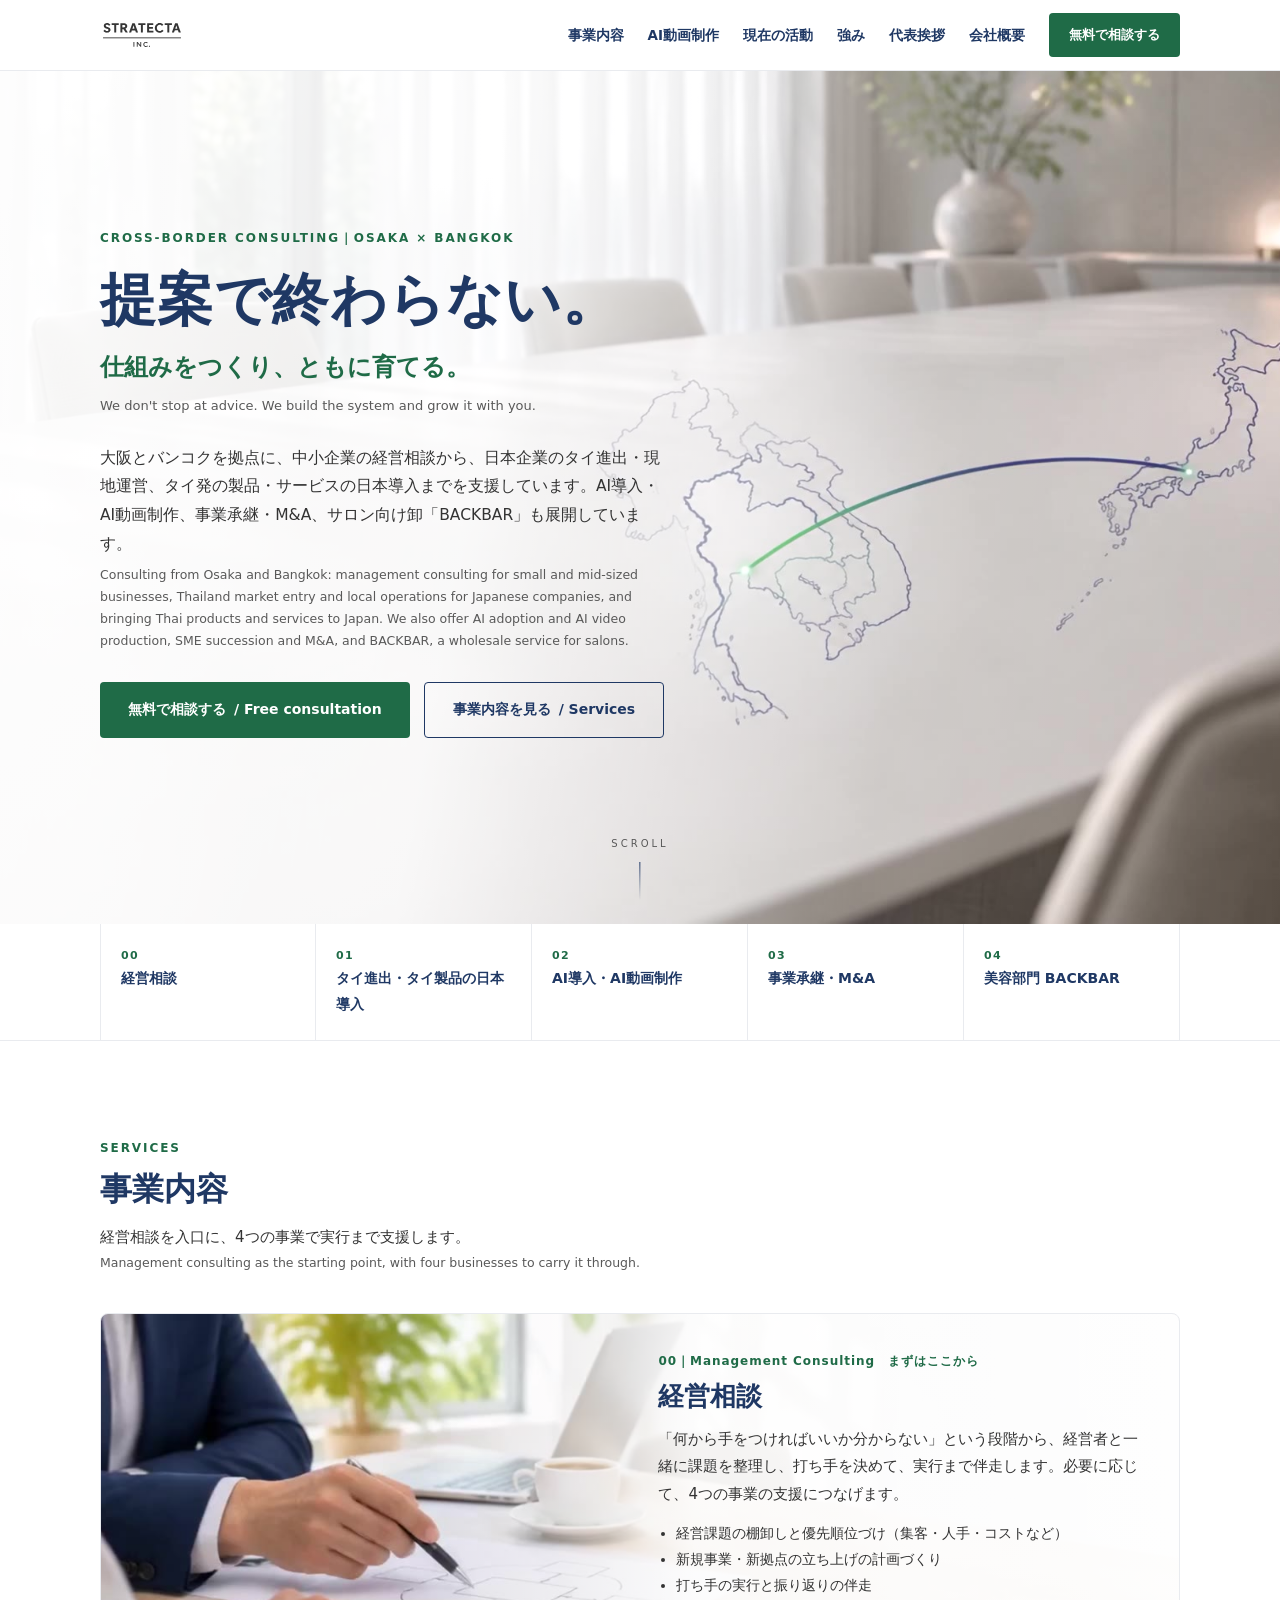
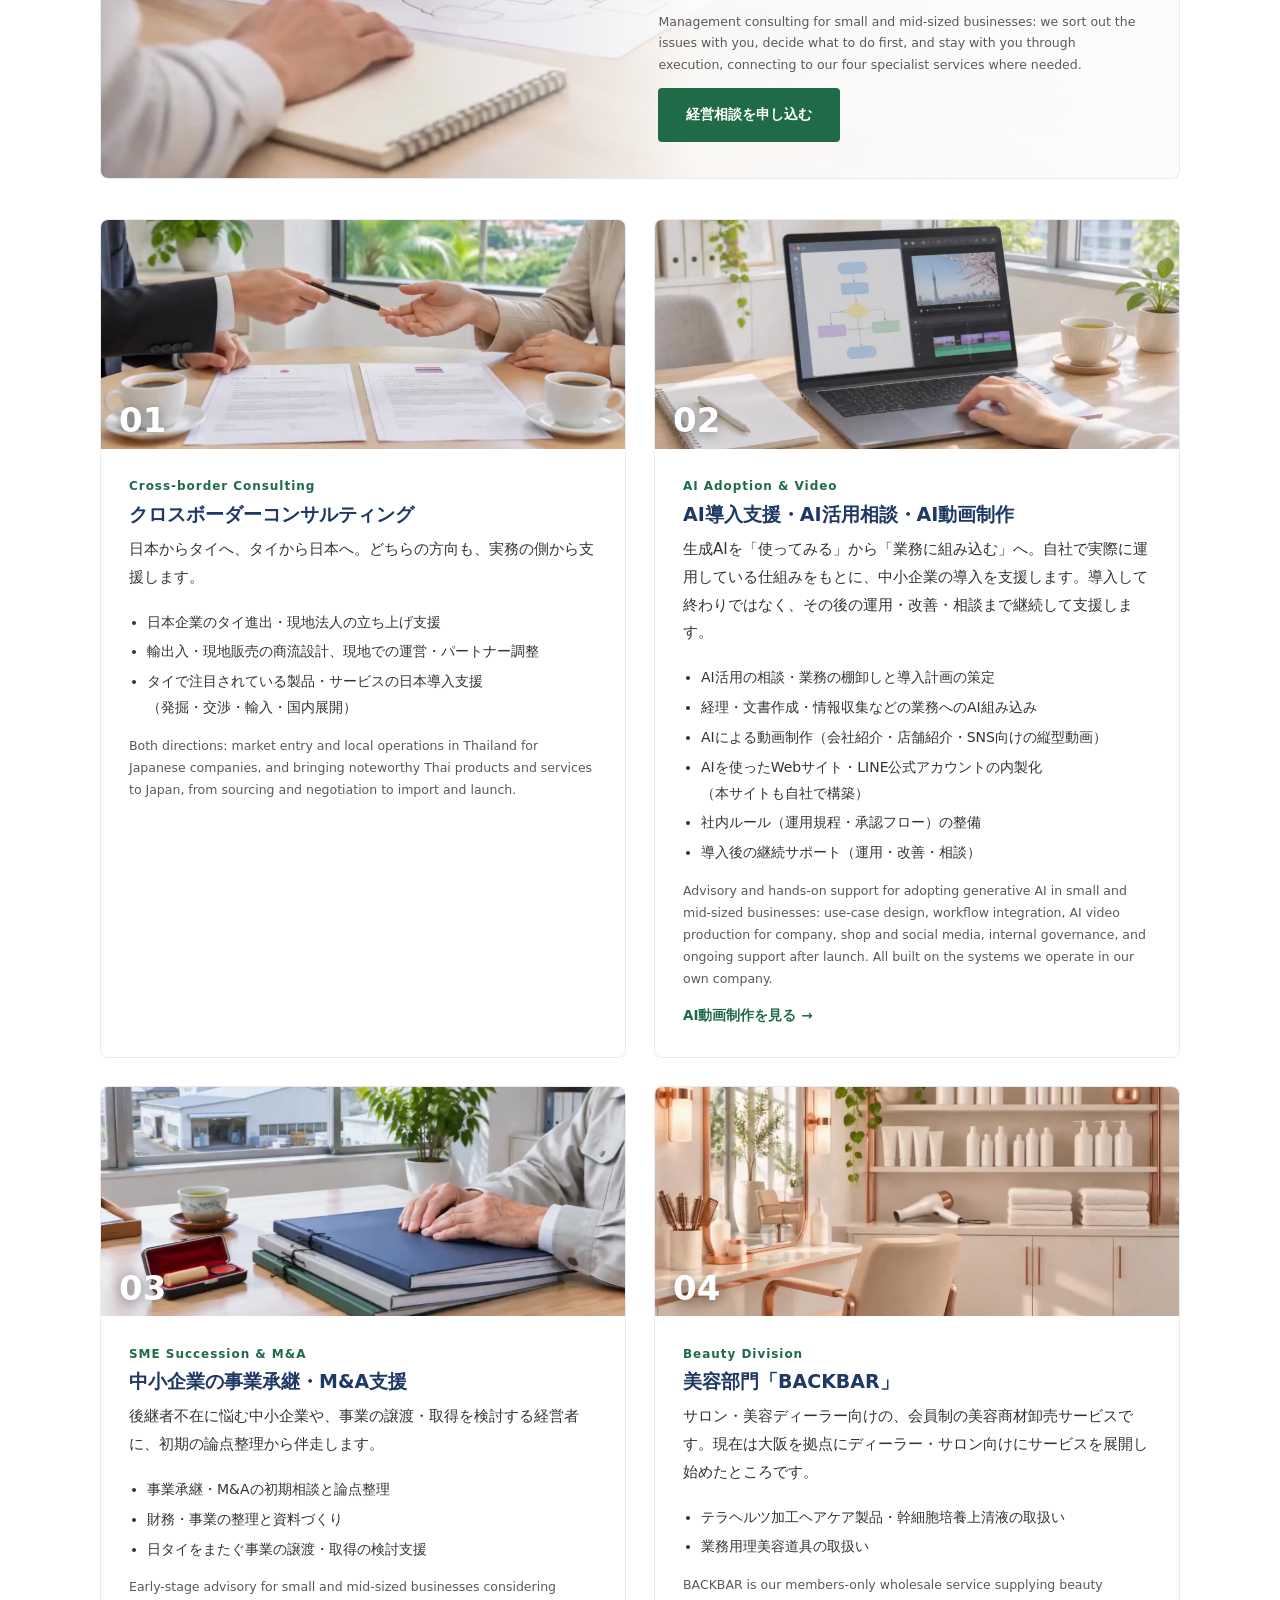
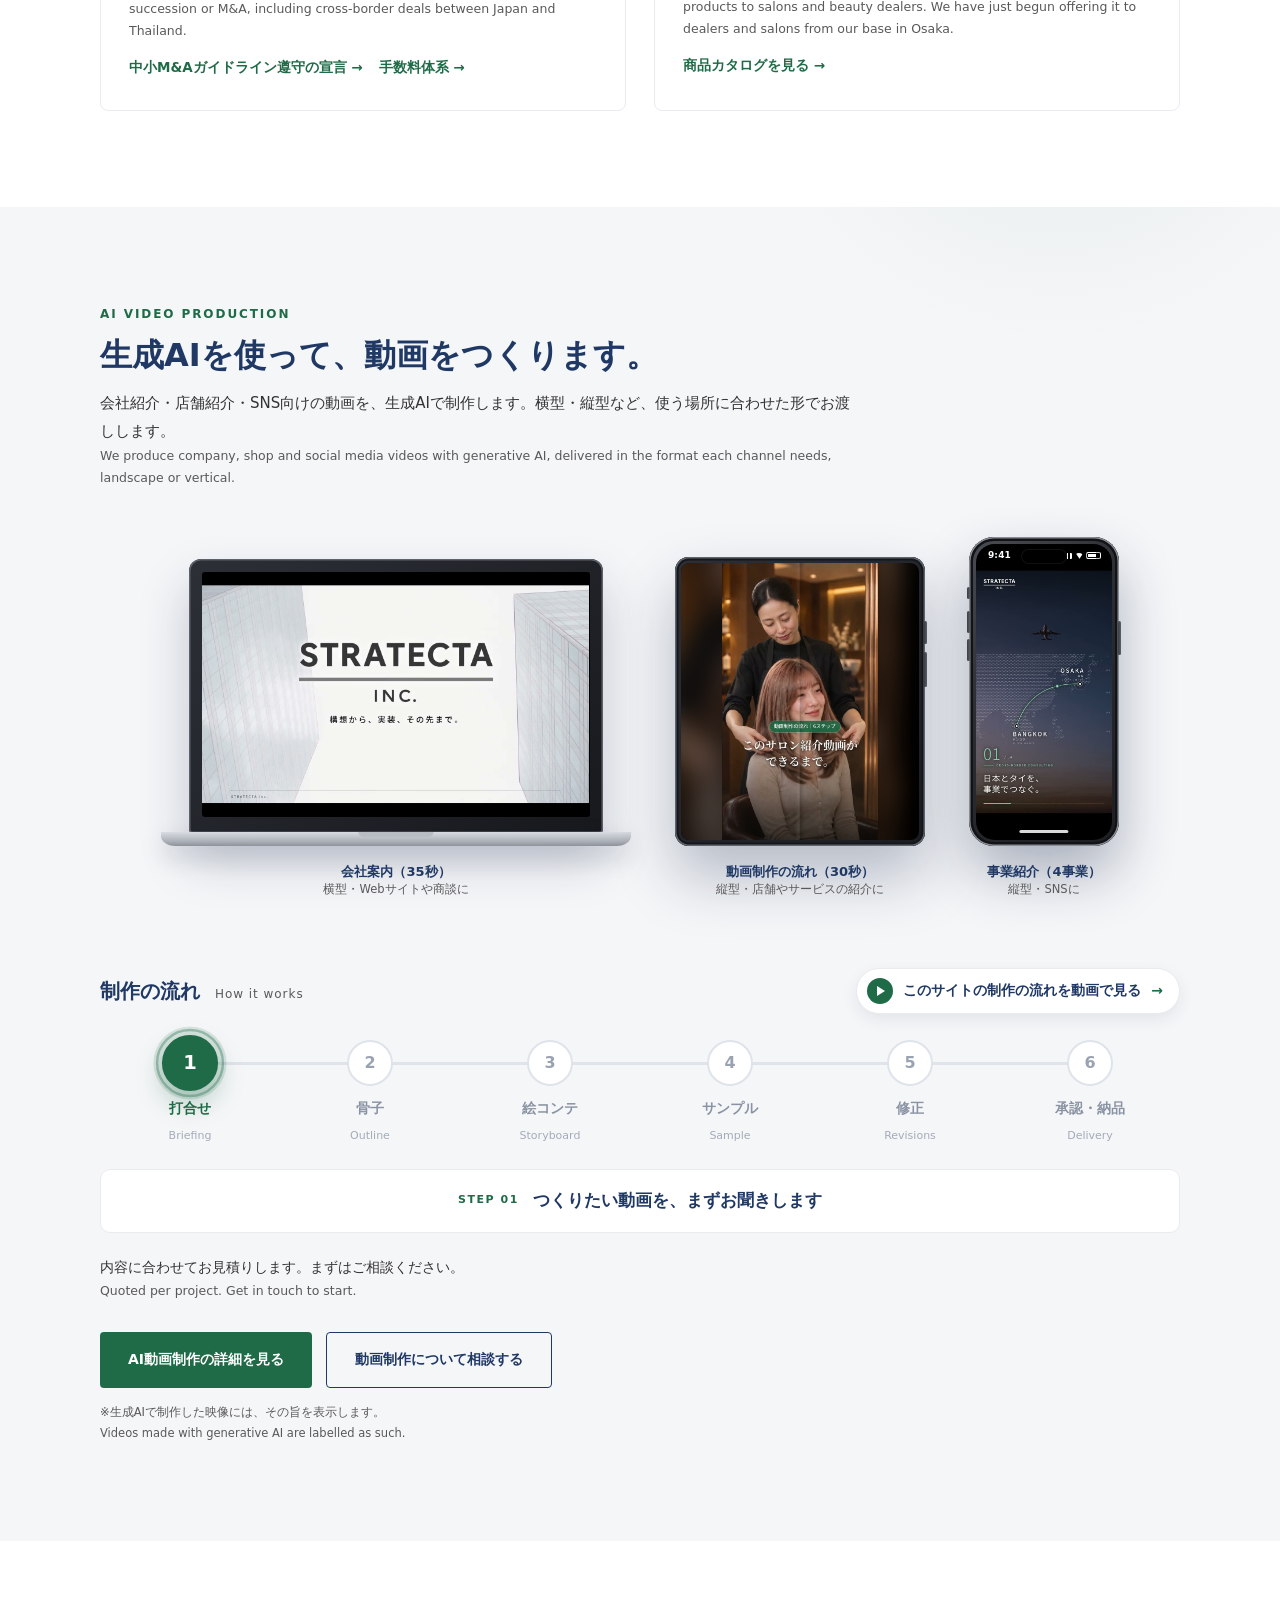
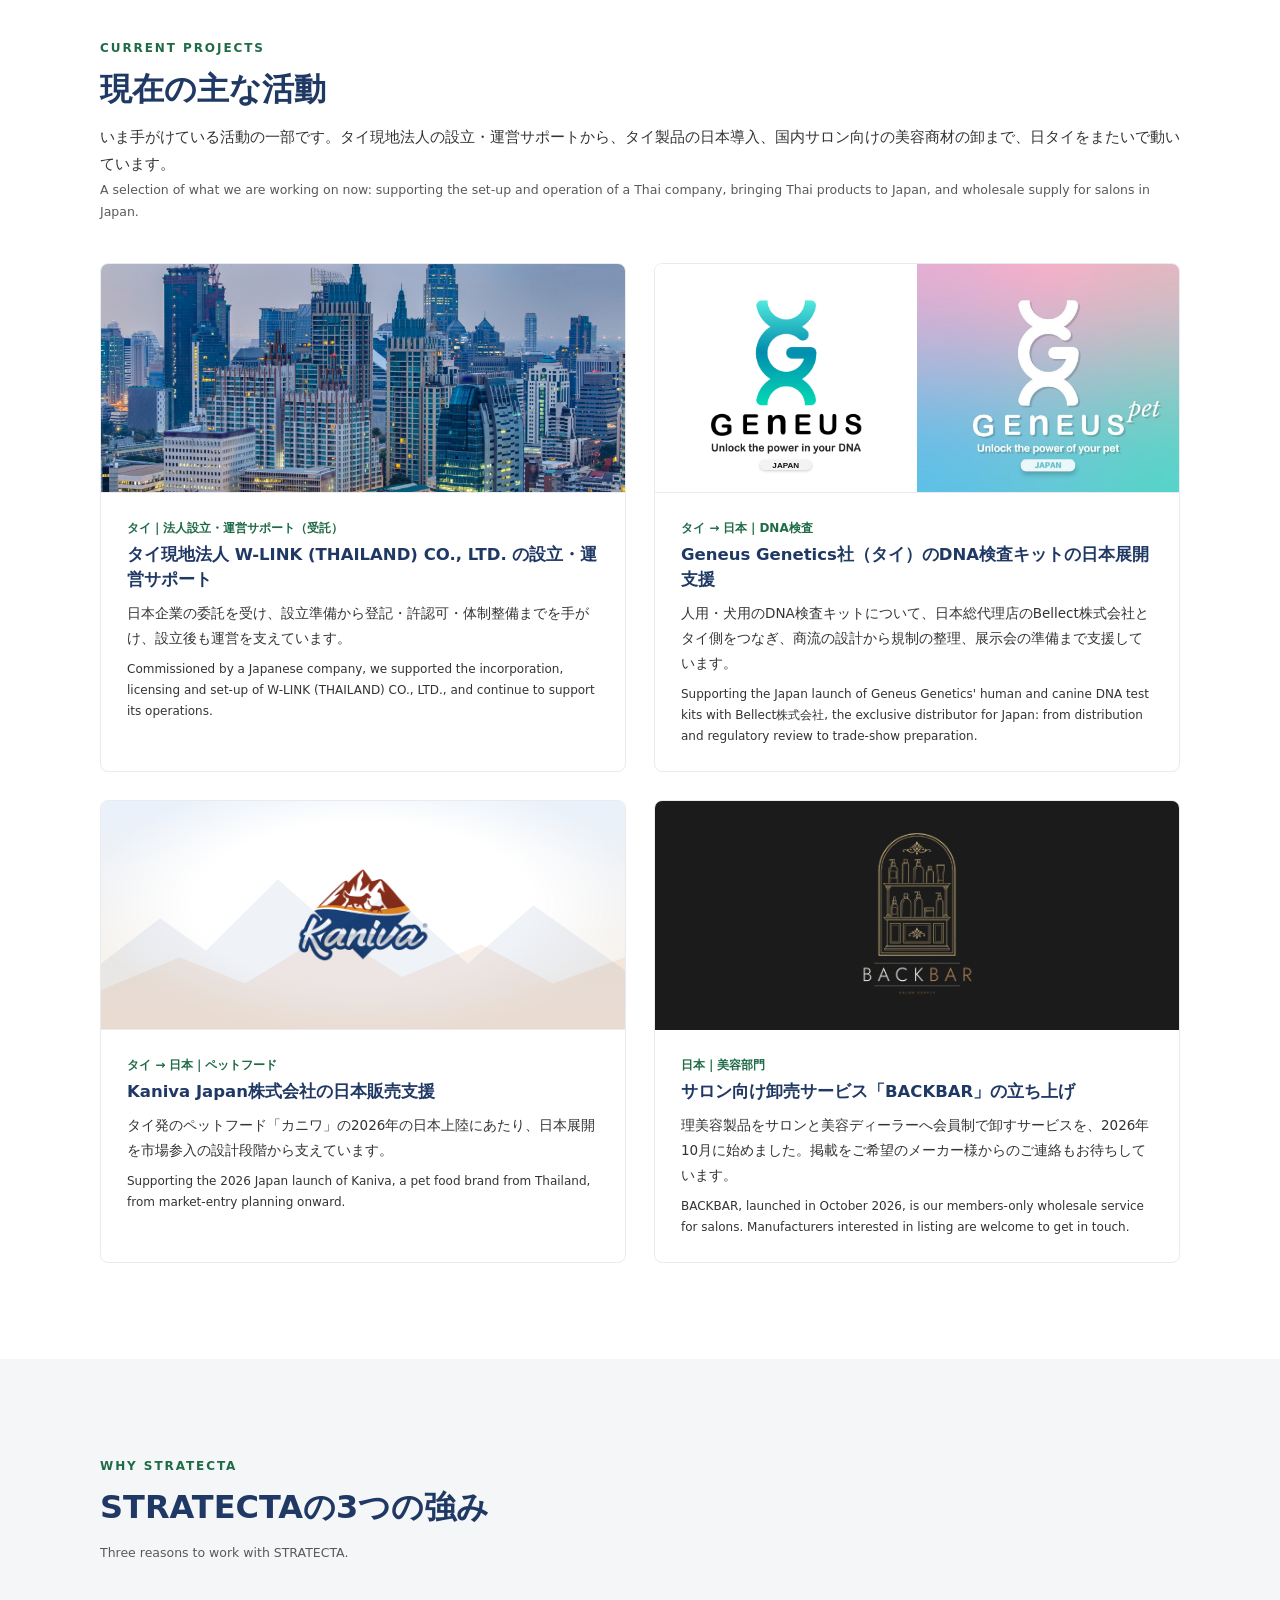
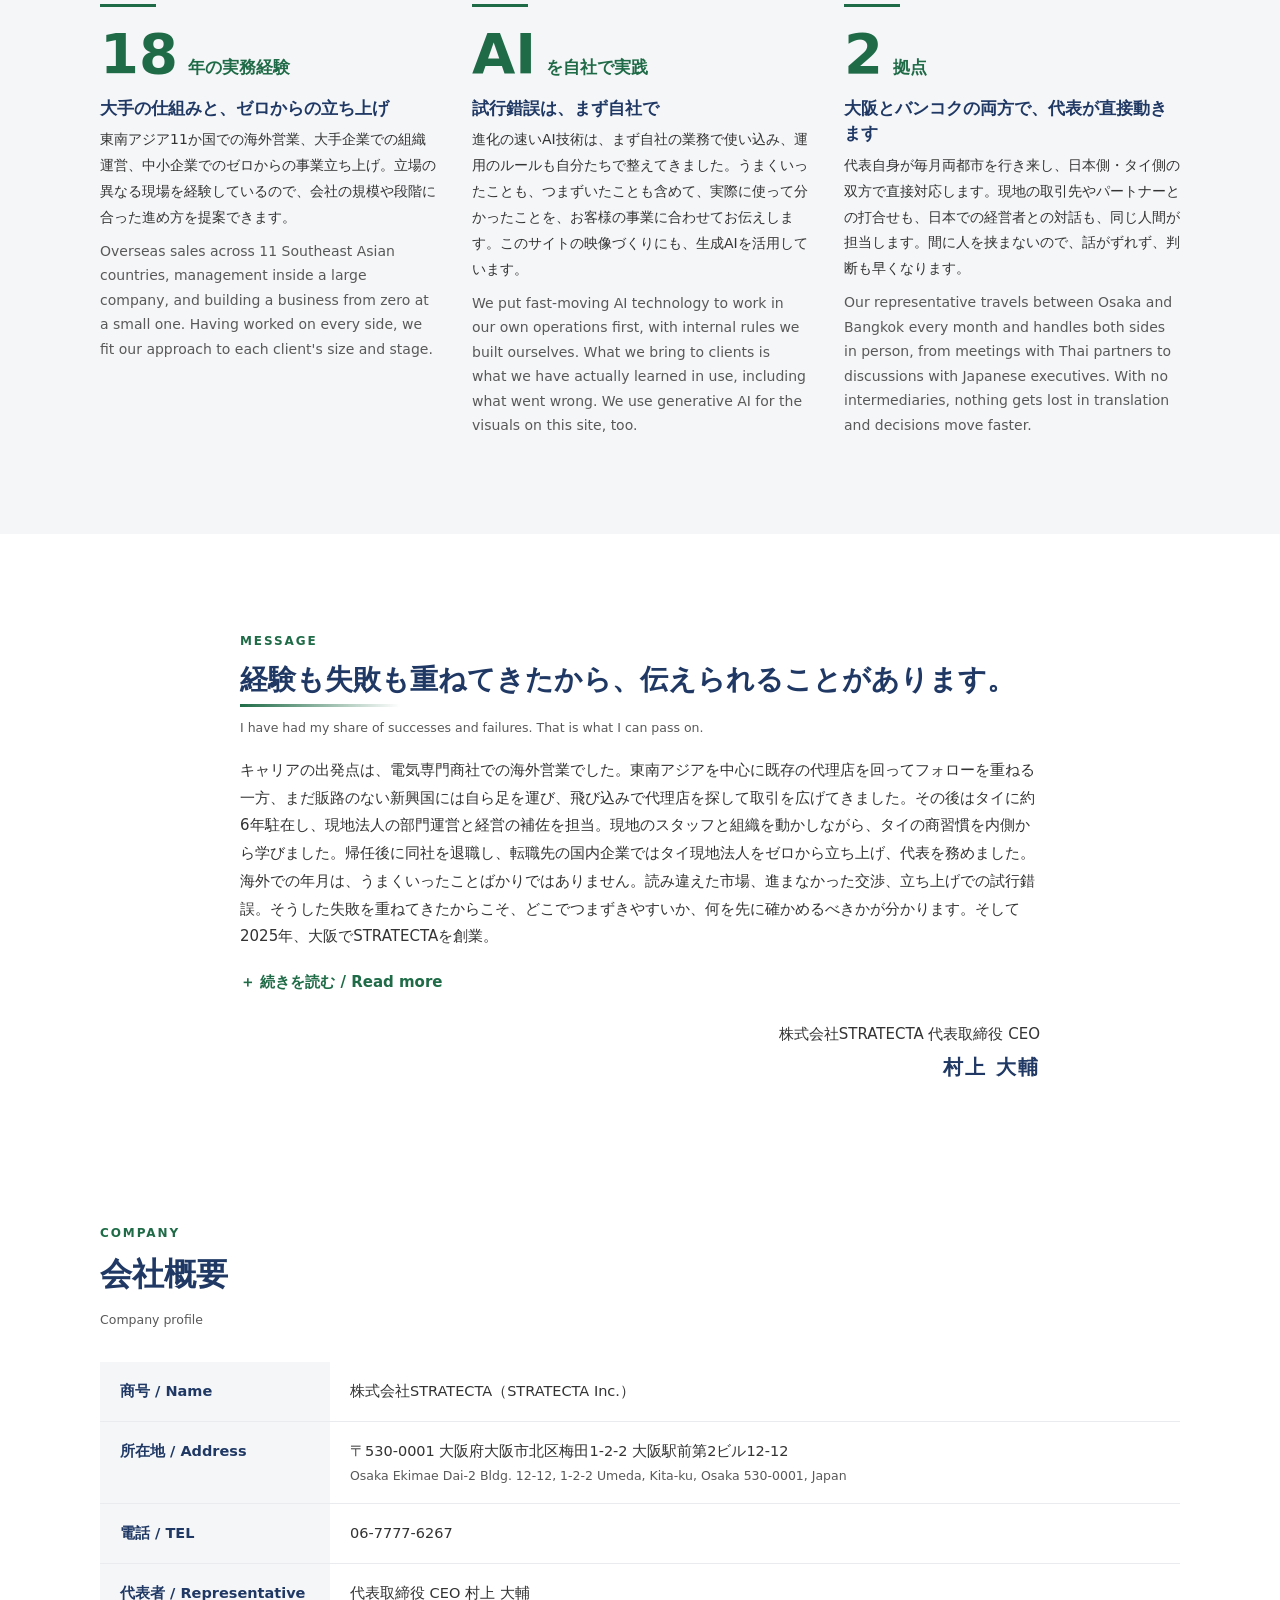
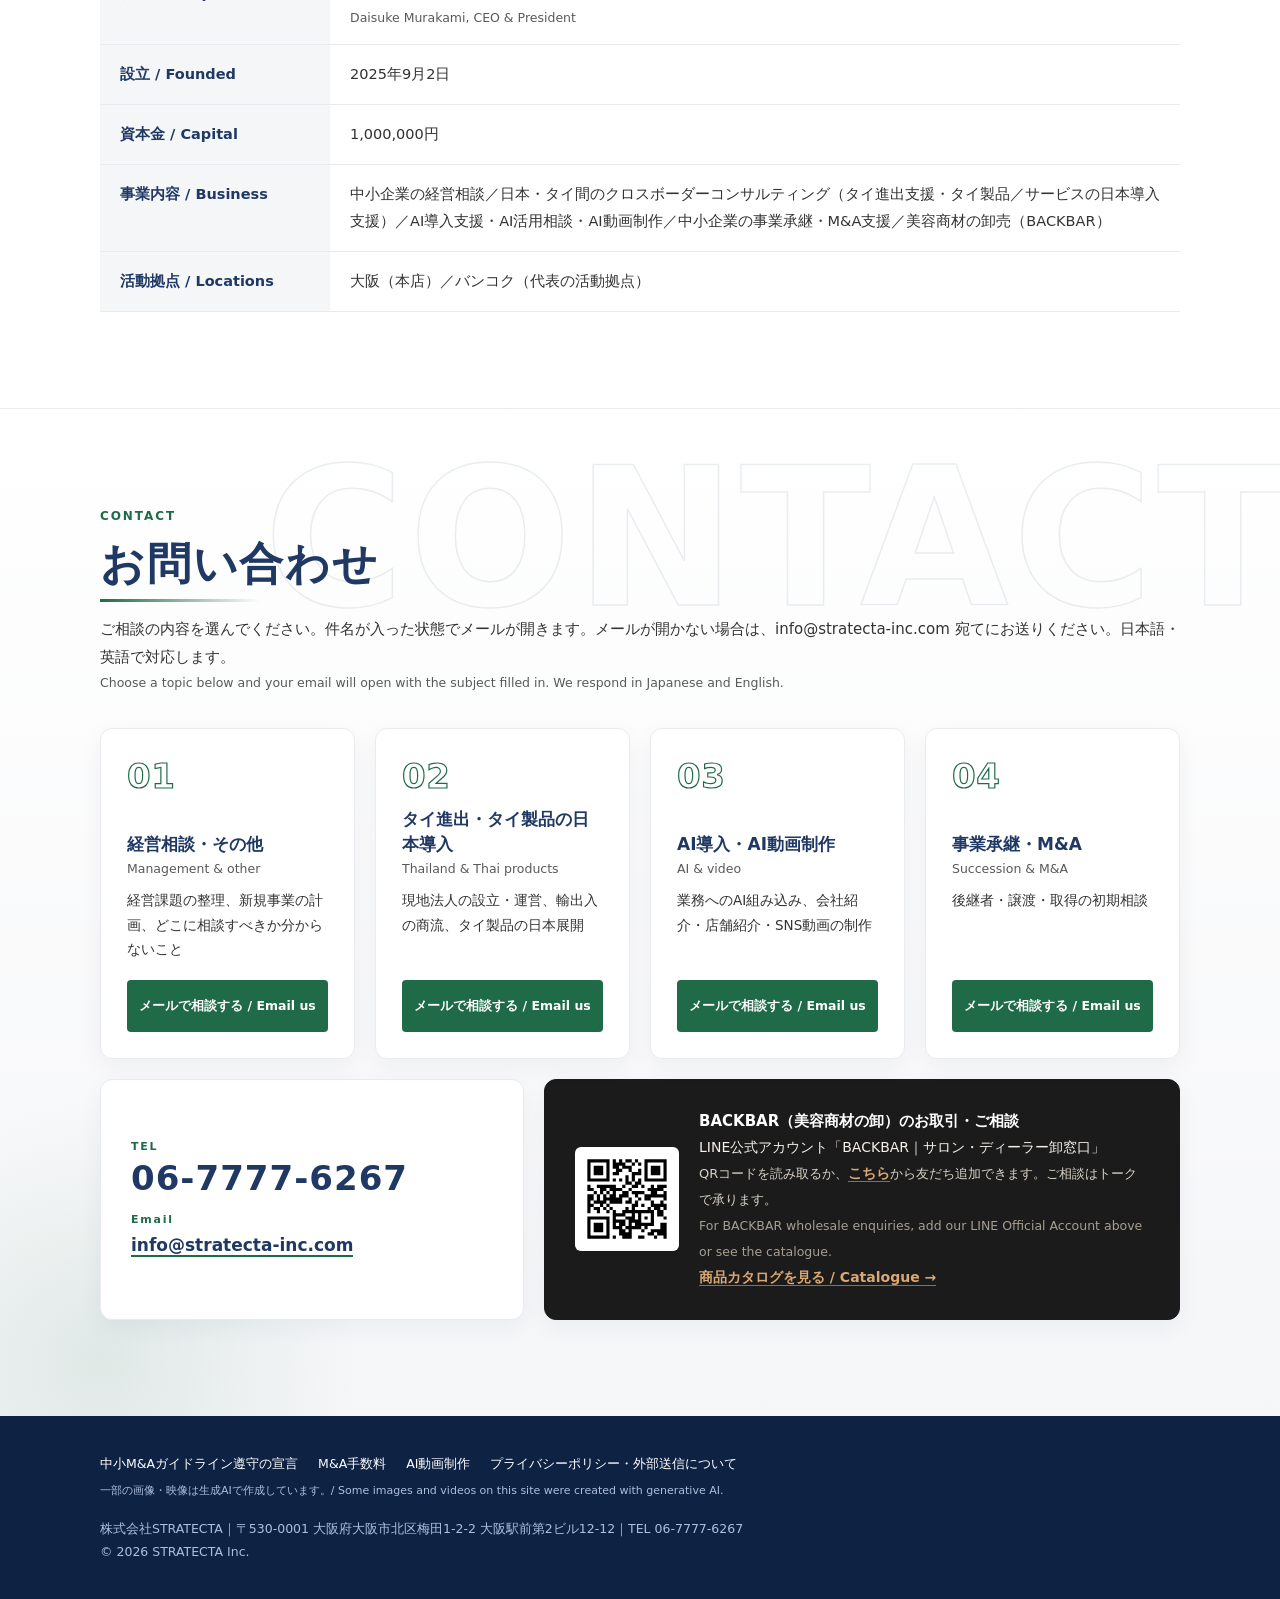
==== commit 97c9125e: "BACKBAR の LINE 公式アカウントの表示名を変更 Co-Authored-By: Claude Opus 5.5 <noreply@anthropic.com>" ====
--- a/index.html
+++ b/index.html
@@ -18,11 +18,13 @@
 <meta property="og:type" content="website">
 <meta property="og:image" content="https://stratecta-inc.com/assets/img/ogp.jpg">
 <meta property="og:url" content="https://stratecta-inc.com/">
+<link rel="canonical" href="https://stratecta-inc.com/">
 <meta property="og:site_name" content="株式会社STRATECTA">
 <meta name="twitter:card" content="summary_large_image">
+<script type="application/ld+json">{"@context": "https://schema.org", "@graph": [{"@type": "Organization", "@id": "https://stratecta-inc.com/#org", "name": "株式会社STRATECTA", "alternateName": ["STRATECTA Inc.", "STRATECTA"], "url": "https://stratecta-inc.com/", "logo": "https://stratecta-inc.com/assets/stratecta-symbol-180.png", "image": "https://stratecta-inc.com/assets/img/ogp.jpg", "description": "大阪とバンコクを拠点に、中小企業の経営相談、日本企業のタイ進出・現地運営、タイ発の製品・サービスの日本導入を支援。AI導入・AI動画制作、事業承継・M&A、サロン向け卸「BACKBAR」も展開しています。", "foundingDate": "2025-09-02", "founder": {"@type": "Person", "name": "村上 大輔", "alternateName": "Daisuke Murakami", "jobTitle": "代表取締役 CEO"}, "address": {"@type": "PostalAddress", "postalCode": "530-0001", "addressRegion": "大阪府", "addressLocality": "大阪市北区", "streetAddress": "梅田1-2-2 大阪駅前第2ビル12-12", "addressCountry": "JP"}, "telephone": "+81-6-7777-6267", "email": "info@stratecta-inc.com", "areaServed": [{"@type": "Country", "name": "日本"}, {"@type": "Country", "name": "タイ"}], "knowsAbout": ["経営相談", "クロスボーダーコンサルティング", "タイ進出支援", "タイ現地法人の設立・運営", "タイ製品の日本導入", "AI導入支援", "AI動画制作", "事業承継", "中小企業のM&A支援"], "department": {"@type": "Organization", "name": "BACKBAR", "description": "サロン・美容ディーラー向けの美容商材の卸", "url": "https://backbar.stratecta-inc.com/"}}, {"@type": "WebSite", "@id": "https://stratecta-inc.com/#website", "url": "https://stratecta-inc.com/", "name": "株式会社STRATECTA", "inLanguage": ["ja", "en"], "publisher": {"@id": "https://stratecta-inc.com/#org"}}]}</script>
 <link rel="preconnect" href="https://fonts.googleapis.com"><link rel="preconnect" href="https://fonts.gstatic.com" crossorigin>
 <link href="https://fonts.googleapis.com/css2?family=Noto+Sans+JP:wght@400;700;900&display=swap" rel="stylesheet">
-<link rel="stylesheet" href="assets/site.css?v=20261118l">
+<link rel="stylesheet" href="assets/site.css?v=20261118m">
 </head>
 <body>
 
@@ -81,7 +83,7 @@
       <p>「何から手をつければいいか分からない」という段階から、経営者と一緒に課題を整理し、打ち手を決めて、実行まで伴走します。必要に応じて、4つの事業の支援につなげます。</p>
       <ul><li>経営課題の棚卸しと優先順位づけ（集客・人手・コストなど）</li><li>新規事業・新拠点の立ち上げの計画づくり</li><li>打ち手の実行と振り返りの伴走</li></ul>
       <p class="en">Management consulting for small and mid-sized businesses: we sort out the issues with you, decide what to do first, and stay with you through execution, connecting to our four specialist services where needed.</p>
-      <p style="margin-top:12px"><a class="btn btn-p" href="mailto:info@stratecta-inc.com?subject=%E3%80%90%E3%81%94%E7%9B%B8%E8%AB%87%E3%80%91%E7%B5%8C%E5%96%B6%E7%9B%B8%E8%AB%87&body=%E4%BC%9A%E7%A4%BE%E5%90%8D%EF%BC%9A%0D%0A%E3%81%8A%E5%90%8D%E5%89%8D%EF%BC%9A%0D%0A%E3%81%94%E7%9B%B8%E8%AB%87%E3%81%AE%E5%86%85%E5%AE%B9%EF%BC%9A%0D%0A">経営相談を申し込む</a></p>
+      <p style="margin-top:12px"><a class="btn btn-p" href="mailto:info@stratecta-inc.com?subject=%E3%80%90%E3%81%94%E7%9B%B8%E8%AB%87%E3%80%91%E7%B5%8C%E5%96%B6%E7%9B%B8%E8%AB%87&body=%E3%83%BB%E4%BC%9A%E7%A4%BE%E5%90%8D%EF%BC%9A%0D%0A%E3%83%BB%E3%81%8A%E5%90%8D%E5%89%8D%EF%BC%9A%0D%0A%E3%83%BB%E6%A5%AD%E7%A8%AE%E3%83%BB%E5%BE%93%E6%A5%AD%E5%93%A1%E6%95%B0%EF%BC%9A%0D%0A%E3%83%BB%E3%81%84%E3%81%BE%E5%9B%B0%E3%81%A3%E3%81%A6%E3%81%84%E3%82%8B%E3%81%93%E3%81%A8%EF%BC%9A%0D%0A%E3%83%BB%E3%81%84%E3%81%A4%E9%A0%83%E3%81%BE%E3%81%A7%E3%81%AB%E6%B1%BA%E3%82%81%E3%81%9F%E3%81%84%E3%81%8B%EF%BC%9A%0D%0A%E3%83%BB%E3%81%94%E5%B8%8C%E6%9C%9B%E3%81%AE%E9%9D%A2%E8%AB%87%E6%96%B9%E6%B3%95%EF%BC%88%E3%82%AA%E3%83%B3%E3%83%A9%E3%82%A4%E3%83%B3%EF%BC%8F%E6%9D%A5%E7%A4%BE%EF%BC%8F%E8%A8%AA%E5%95%8F%EF%BC%89%EF%BC%9A%0D%0A">経営相談を申し込む</a></p>
     </div>
   </article>
 
@@ -118,7 +120,7 @@
       <p>サロン・美容ディーラー向けの、会員制の美容商材卸売サービスです。現在は大阪を拠点にディーラー・サロン向けにサービスを展開し始めたところです。</p>
       <details class="sp-more" open><summary>詳しく見る</summary><ul><li>テラヘルツ加工ヘアケア製品・幹細胞培養上清液の取扱い</li><li>業務用理美容道具の取扱い</li></ul>
       <p class="en">BACKBAR is our members-only wholesale service supplying beauty products to salons and beauty dealers. We have just begun offering it to dealers and salons from our base in Osaka.</p></details>
-      <p style="margin-top:12px"><a class="more" href="https://stratecta.github.io/backbar/" target="_blank" rel="noopener">商品カタログを見る →</a></p></div>
+      <p style="margin-top:12px"><a class="more" href="https://backbar.stratecta-inc.com/" target="_blank" rel="noopener">商品カタログを見る →</a></p></div>
     </article>
   </div>
 </div></section>
@@ -156,7 +158,7 @@
       <div class="flow-desc" aria-live="polite"><p data-i="0"><span>STEP 01</span>つくりたい動画を、まずお聞きします</p><p data-i="1"><span>STEP 02</span>伝える順番を、文字で組み立てます</p><p data-i="2"><span>STEP 03</span>場面ごとの絵で、完成形を共有します</p><p data-i="3"><span>STEP 04</span>動く見本で、仕上がりを確かめます</p><p data-i="4"><span>STEP 05</span>ご要望を反映して、仕上げます</p><p data-i="5"><span>STEP 06</span>使う場所に合わせて書き出します</p></div>
     </div>
     <p class="quote rv">内容に合わせてお見積りします。まずはご相談ください。<span class="en">Quoted per project. Get in touch to start.</span></p>
-    <div class="cta"><a class="btn btn-p" href="video.html">AI動画制作の詳細を見る</a><a class="btn btn-w" href="mailto:info@stratecta-inc.com?subject=%E3%80%90%E3%81%94%E7%9B%B8%E8%AB%87%E3%80%91AI%E5%8B%95%E7%94%BB%E5%88%B6%E4%BD%9C&body=%E4%BC%9A%E7%A4%BE%E5%90%8D%EF%BC%9A%0D%0A%E3%81%8A%E5%90%8D%E5%89%8D%EF%BC%9A%0D%0A%E3%81%94%E7%9B%B8%E8%AB%87%E3%81%AE%E5%86%85%E5%AE%B9%EF%BC%9A%0D%0A">動画制作について相談する</a></div>
+    <div class="cta"><a class="btn btn-p" href="video.html">AI動画制作の詳細を見る</a><a class="btn btn-w" href="mailto:info@stratecta-inc.com?subject=%E3%80%90%E3%81%94%E7%9B%B8%E8%AB%87%E3%80%91AI%E5%8B%95%E7%94%BB%E5%88%B6%E4%BD%9C&body=%E3%83%BB%E4%BC%9A%E7%A4%BE%E5%90%8D%EF%BC%9A%0D%0A%E3%83%BB%E3%81%8A%E5%90%8D%E5%89%8D%EF%BC%9A%0D%0A%E3%83%BB%E4%BD%9C%E3%82%8A%E3%81%9F%E3%81%84%E5%8B%95%E7%94%BB%EF%BC%88%E4%BC%9A%E7%A4%BE%E7%B4%B9%E4%BB%8B%EF%BC%8F%E5%BA%97%E8%88%97%E7%B4%B9%E4%BB%8B%EF%BC%8FSNS%20%E3%81%AA%E3%81%A9%EF%BC%89%EF%BC%9A%0D%0A%E3%83%BB%E9%95%B7%E3%81%95%E3%83%BB%E4%BD%BF%E3%81%86%E5%A0%B4%E6%89%80%EF%BC%88Web%EF%BC%8FSNS%EF%BC%8F%E5%BA%97%E9%A0%AD%20%E3%81%AA%E3%81%A9%EF%BC%89%EF%BC%9A%0D%0A%E3%83%BB%E3%81%94%E5%B8%8C%E6%9C%9B%E3%81%AE%E6%99%82%E6%9C%9F%EF%BC%9A%0D%0A">動画制作について相談する</a></div>
     <p class="disc">※生成AIで制作した映像には、その旨を表示します。<br>Videos made with generative AI are labelled as such.</p>
   </div>
 </div></section>
@@ -280,17 +282,17 @@
   <p class="en">Choose a topic below and your email will open with the subject filled in. We respond in Japanese and English.</p></div>
   <div class="cgrid">
     <div class="cc rv"><span class="ct-n" aria-hidden="true">01</span><h3>経営相談・その他</h3><span class="en">Management &amp; other</span><p>経営課題の整理、新規事業の計画、どこに相談すべきか分からないこと</p>
-      <a class="btn btn-p" href="mailto:info@stratecta-inc.com?subject=%E3%80%90%E3%81%94%E7%9B%B8%E8%AB%87%E3%80%91%E7%B5%8C%E5%96%B6%E7%9B%B8%E8%AB%87&body=%E4%BC%9A%E7%A4%BE%E5%90%8D%EF%BC%9A%0D%0A%E3%81%8A%E5%90%8D%E5%89%8D%EF%BC%9A%0D%0A%E3%81%94%E7%9B%B8%E8%AB%87%E3%81%AE%E5%86%85%E5%AE%B9%EF%BC%9A%0D%0A">メールで相談する / Email us</a></div>
+      <a class="btn btn-p" href="mailto:info@stratecta-inc.com?subject=%E3%80%90%E3%81%94%E7%9B%B8%E8%AB%87%E3%80%91%E7%B5%8C%E5%96%B6%E7%9B%B8%E8%AB%87&body=%E3%83%BB%E4%BC%9A%E7%A4%BE%E5%90%8D%EF%BC%9A%0D%0A%E3%83%BB%E3%81%8A%E5%90%8D%E5%89%8D%EF%BC%9A%0D%0A%E3%83%BB%E6%A5%AD%E7%A8%AE%E3%83%BB%E5%BE%93%E6%A5%AD%E5%93%A1%E6%95%B0%EF%BC%9A%0D%0A%E3%83%BB%E3%81%84%E3%81%BE%E5%9B%B0%E3%81%A3%E3%81%A6%E3%81%84%E3%82%8B%E3%81%93%E3%81%A8%EF%BC%9A%0D%0A%E3%83%BB%E3%81%84%E3%81%A4%E9%A0%83%E3%81%BE%E3%81%A7%E3%81%AB%E6%B1%BA%E3%82%81%E3%81%9F%E3%81%84%E3%81%8B%EF%BC%9A%0D%0A%E3%83%BB%E3%81%94%E5%B8%8C%E6%9C%9B%E3%81%AE%E9%9D%A2%E8%AB%87%E6%96%B9%E6%B3%95%EF%BC%88%E3%82%AA%E3%83%B3%E3%83%A9%E3%82%A4%E3%83%B3%EF%BC%8F%E6%9D%A5%E7%A4%BE%EF%BC%8F%E8%A8%AA%E5%95%8F%EF%BC%89%EF%BC%9A%0D%0A">メールで相談する / Email us</a></div>
     <div class="cc rv d1"><span class="ct-n" aria-hidden="true">02</span><h3>タイ進出・タイ製品の日本導入</h3><span class="en">Thailand &amp; Thai products</span><p>現地法人の設立・運営、輸出入の商流、タイ製品の日本展開</p>
-      <a class="btn btn-p" href="mailto:info@stratecta-inc.com?subject=%E3%80%90%E3%81%94%E7%9B%B8%E8%AB%87%E3%80%91%E3%82%BF%E3%82%A4%E9%80%B2%E5%87%BA%E3%83%BB%E3%82%BF%E3%82%A4%E8%A3%BD%E5%93%81%E3%81%AE%E6%97%A5%E6%9C%AC%E5%B0%8E%E5%85%A5&body=%E4%BC%9A%E7%A4%BE%E5%90%8D%EF%BC%9A%0D%0A%E3%81%8A%E5%90%8D%E5%89%8D%EF%BC%9A%0D%0A%E3%81%94%E7%9B%B8%E8%AB%87%E3%81%AE%E5%86%85%E5%AE%B9%EF%BC%9A%0D%0A">メールで相談する / Email us</a></div>
+      <a class="btn btn-p" href="mailto:info@stratecta-inc.com?subject=%E3%80%90%E3%81%94%E7%9B%B8%E8%AB%87%E3%80%91%E3%82%BF%E3%82%A4%E9%80%B2%E5%87%BA%E3%83%BB%E3%82%BF%E3%82%A4%E8%A3%BD%E5%93%81%E3%81%AE%E6%97%A5%E6%9C%AC%E5%B0%8E%E5%85%A5&body=%E3%83%BB%E4%BC%9A%E7%A4%BE%E5%90%8D%EF%BC%9A%0D%0A%E3%83%BB%E3%81%8A%E5%90%8D%E5%89%8D%EF%BC%9A%0D%0A%E3%83%BB%E3%81%94%E7%9B%B8%E8%AB%87%E3%81%AE%E7%A8%AE%E9%A1%9E%EF%BC%88%E3%82%BF%E3%82%A4%E9%80%B2%E5%87%BA%EF%BC%8F%E3%82%BF%E3%82%A4%E8%A3%BD%E5%93%81%E3%81%AE%E6%97%A5%E6%9C%AC%E5%B0%8E%E5%85%A5%EF%BC%8F%E8%BC%B8%E5%87%BA%E5%85%A5%EF%BC%89%EF%BC%9A%0D%0A%E3%83%BB%E5%AF%BE%E8%B1%A1%E3%81%AE%E5%95%86%E5%93%81%E3%83%BB%E3%82%B5%E3%83%BC%E3%83%93%E3%82%B9%EF%BC%9A%0D%0A%E3%83%BB%E4%BB%8A%E3%81%AE%E7%8A%B6%E6%B3%81%EF%BC%88%E6%83%85%E5%A0%B1%E5%8F%8E%E9%9B%86%E4%B8%AD%EF%BC%8F%E8%A8%88%E7%94%BB%E3%81%82%E3%82%8A%EF%BC%8F%E7%8F%BE%E5%9C%B0%E3%81%AB%E6%8B%A0%E7%82%B9%E3%81%82%E3%82%8A%20%E3%81%AA%E3%81%A9%EF%BC%89%EF%BC%9A%0D%0A%E3%83%BB%E4%BA%88%E5%AE%9A%E3%81%AE%E6%99%82%E6%9C%9F%EF%BC%9A%0D%0A">メールで相談する / Email us</a></div>
     <div class="cc rv d1"><span class="ct-n" aria-hidden="true">03</span><h3>AI導入・AI動画制作</h3><span class="en">AI &amp; video</span><p>業務へのAI組み込み、会社紹介・店舗紹介・SNS動画の制作</p>
-      <a class="btn btn-p" href="mailto:info@stratecta-inc.com?subject=%E3%80%90%E3%81%94%E7%9B%B8%E8%AB%87%E3%80%91AI%E5%B0%8E%E5%85%A5%E3%83%BBAI%E5%8B%95%E7%94%BB%E5%88%B6%E4%BD%9C&body=%E4%BC%9A%E7%A4%BE%E5%90%8D%EF%BC%9A%0D%0A%E3%81%8A%E5%90%8D%E5%89%8D%EF%BC%9A%0D%0A%E3%81%94%E7%9B%B8%E8%AB%87%E3%81%AE%E5%86%85%E5%AE%B9%EF%BC%9A%0D%0A">メールで相談する / Email us</a></div>
+      <a class="btn btn-p" href="mailto:info@stratecta-inc.com?subject=%E3%80%90%E3%81%94%E7%9B%B8%E8%AB%87%E3%80%91AI%E5%B0%8E%E5%85%A5%E3%83%BBAI%E5%8B%95%E7%94%BB%E5%88%B6%E4%BD%9C&body=%E3%83%BB%E4%BC%9A%E7%A4%BE%E5%90%8D%EF%BC%9A%0D%0A%E3%83%BB%E3%81%8A%E5%90%8D%E5%89%8D%EF%BC%9A%0D%0A%E3%83%BB%E3%81%94%E7%9B%B8%E8%AB%87%E3%81%AE%E7%A8%AE%E9%A1%9E%EF%BC%88%E6%A5%AD%E5%8B%99%E3%81%B8%E3%81%AEAI%E5%B0%8E%E5%85%A5%EF%BC%8F%E5%8B%95%E7%94%BB%E5%88%B6%E4%BD%9C%EF%BC%89%EF%BC%9A%0D%0A%E3%83%BBAI%E5%B0%8E%E5%85%A5%E3%81%AE%E5%A0%B4%E5%90%88%EF%BC%9A%E5%AF%BE%E8%B1%A1%E3%81%AE%E6%A5%AD%E5%8B%99%E3%81%A8%E3%80%81%E3%81%84%E3%81%BE%E5%9B%B0%E3%81%A3%E3%81%A6%E3%81%84%E3%82%8B%E3%81%93%E3%81%A8%EF%BC%9A%0D%0A%E3%83%BB%E5%8B%95%E7%94%BB%E3%81%AE%E5%A0%B4%E5%90%88%EF%BC%9A%E7%94%A8%E9%80%94%E3%83%BB%E9%95%B7%E3%81%95%E3%83%BB%E4%BD%BF%E3%81%86%E5%A0%B4%E6%89%80%EF%BC%88Web%EF%BC%8FSNS%EF%BC%8F%E5%BA%97%E9%A0%AD%20%E3%81%AA%E3%81%A9%EF%BC%89%EF%BC%9A%0D%0A%E3%83%BB%E3%81%94%E5%B8%8C%E6%9C%9B%E3%81%AE%E6%99%82%E6%9C%9F%EF%BC%9A%0D%0A">メールで相談する / Email us</a></div>
     <div class="cc rv d2"><span class="ct-n" aria-hidden="true">04</span><h3>事業承継・M&amp;A</h3><span class="en">Succession &amp; M&amp;A</span><p>後継者・譲渡・取得の初期相談</p>
-      <a class="btn btn-p" href="mailto:info@stratecta-inc.com?subject=%E3%80%90%E3%81%94%E7%9B%B8%E8%AB%87%E3%80%91%E4%BA%8B%E6%A5%AD%E6%89%BF%E7%B6%99%E3%83%BBM%26A&body=%E4%BC%9A%E7%A4%BE%E5%90%8D%EF%BC%9A%0D%0A%E3%81%8A%E5%90%8D%E5%89%8D%EF%BC%9A%0D%0A%E3%81%94%E7%9B%B8%E8%AB%87%E3%81%AE%E5%86%85%E5%AE%B9%EF%BC%9A%0D%0A">メールで相談する / Email us</a></div>
+      <a class="btn btn-p" href="mailto:info@stratecta-inc.com?subject=%E3%80%90%E3%81%94%E7%9B%B8%E8%AB%87%E3%80%91%E4%BA%8B%E6%A5%AD%E6%89%BF%E7%B6%99%E3%83%BBM%26A&body=%E3%83%BB%E4%BC%9A%E7%A4%BE%E5%90%8D%EF%BC%88%E4%BC%8F%E3%81%9B%E3%81%9F%E3%81%84%E5%A0%B4%E5%90%88%E3%81%AF%E7%A9%BA%E6%AC%84%E3%81%A7%E7%B5%90%E6%A7%8B%E3%81%A7%E3%81%99%EF%BC%89%EF%BC%9A%0D%0A%E3%83%BB%E3%81%8A%E5%90%8D%E5%89%8D%EF%BC%9A%0D%0A%E3%83%BB%E3%81%94%E7%9B%B8%E8%AB%87%E3%81%AE%E7%AB%8B%E5%A0%B4%EF%BC%88%E5%BE%8C%E7%B6%99%E8%80%85%E3%81%AE%E3%81%93%E3%81%A8%EF%BC%8F%E8%AD%B2%E6%B8%A1%E3%82%92%E8%80%83%E3%81%88%E3%81%A6%E3%81%84%E3%82%8B%EF%BC%8F%E5%8F%96%E5%BE%97%E3%82%92%E8%80%83%E3%81%88%E3%81%A6%E3%81%84%E3%82%8B%EF%BC%89%EF%BC%9A%0D%0A%E3%83%BB%E6%A5%AD%E7%A8%AE%E3%83%BB%E6%89%80%E5%9C%A8%E5%9C%B0%EF%BC%88%E9%83%BD%E9%81%93%E5%BA%9C%E7%9C%8C%E3%81%BE%E3%81%A7%EF%BC%89%EF%BC%9A%0D%0A%E3%83%BB%E3%81%94%E5%B8%8C%E6%9C%9B%E3%81%AE%E9%80%A3%E7%B5%A1%E6%96%B9%E6%B3%95%EF%BC%88%E3%83%A1%E3%83%BC%E3%83%AB%EF%BC%8F%E9%9B%BB%E8%A9%B1%EF%BC%8F%E9%9D%A2%E8%AB%87%EF%BC%89%EF%BC%9A%0D%0A%0D%0A%E2%80%BB%E8%A9%B3%E3%81%97%E3%81%84%E5%86%85%E5%AE%B9%E3%81%AF%E3%80%81%E5%88%9D%E5%9B%9E%E3%81%AE%E9%9D%A2%E8%AB%87%E3%81%A7%E3%81%8A%E4%BC%BA%E3%81%84%E3%81%97%E3%81%BE%E3%81%99%E3%80%82%0D%0A">メールで相談する / Email us</a></div>
   </div>
   <div class="crow">
     <div class="box box-tel rv"><div><div class="lbl">TEL</div><div class="tel"><a href="tel:0677776267">06-7777-6267</a></div><div class="lbl" style="margin-top:10px">Email</div><a class="u" href="mailto:info@stratecta-inc.com">info@stratecta-inc.com</a></div></div>
-    <div class="box box-bb rv d1"><img src="assets/line-qr.svg" alt="BACKBAR LINE公式アカウント 友だち追加QRコード"><div><b>BACKBAR（美容商材の卸）のお取引・ご相談</b><br>LINE公式アカウント「BACKBAR｜サロン・ディーラー卸」<br><span class="bb-note">QRコードを読み取るか、<a class="u" href="https://lin.ee/WGRexV0" target="_blank" rel="noopener">こちら</a>から友だち追加できます。ご相談はトークで承ります。</span><br><span class="en">For BACKBAR wholesale enquiries, add our LINE Official Account above or see the catalogue.</span><br><a class="u" href="https://stratecta.github.io/backbar/" target="_blank" rel="noopener">商品カタログを見る / Catalogue →</a></div></div>
+    <div class="box box-bb rv d1"><img src="assets/line-qr.svg" alt="BACKBAR LINE公式アカウント 友だち追加QRコード"><div><b>BACKBAR（美容商材の卸）のお取引・ご相談</b><br>LINE公式アカウント「BACKBAR｜サロン・ディーラー卸窓口」<br><span class="bb-note">QRコードを読み取るか、<a class="u" href="https://lin.ee/WGRexV0" target="_blank" rel="noopener">こちら</a>から友だち追加できます。ご相談はトークで承ります。</span><br><span class="en">For BACKBAR wholesale enquiries, add our LINE Official Account above or see the catalogue.</span><br><a class="u" href="https://backbar.stratecta-inc.com/" target="_blank" rel="noopener">商品カタログを見る / Catalogue →</a></div></div>
   </div>
 </div></section>
 </main>
@@ -301,6 +303,6 @@
   <div>株式会社STRATECTA｜〒530-0001 大阪府大阪市北区梅田1-2-2 大阪駅前第2ビル12-12｜TEL 06-7777-6267<br>© 2026 STRATECTA Inc.</div>
 </div></footer>
 
-<script src="assets/site.js?v=20261118l"></script>
+<script src="assets/site.js?v=20261118m"></script>
 </body>
 </html>
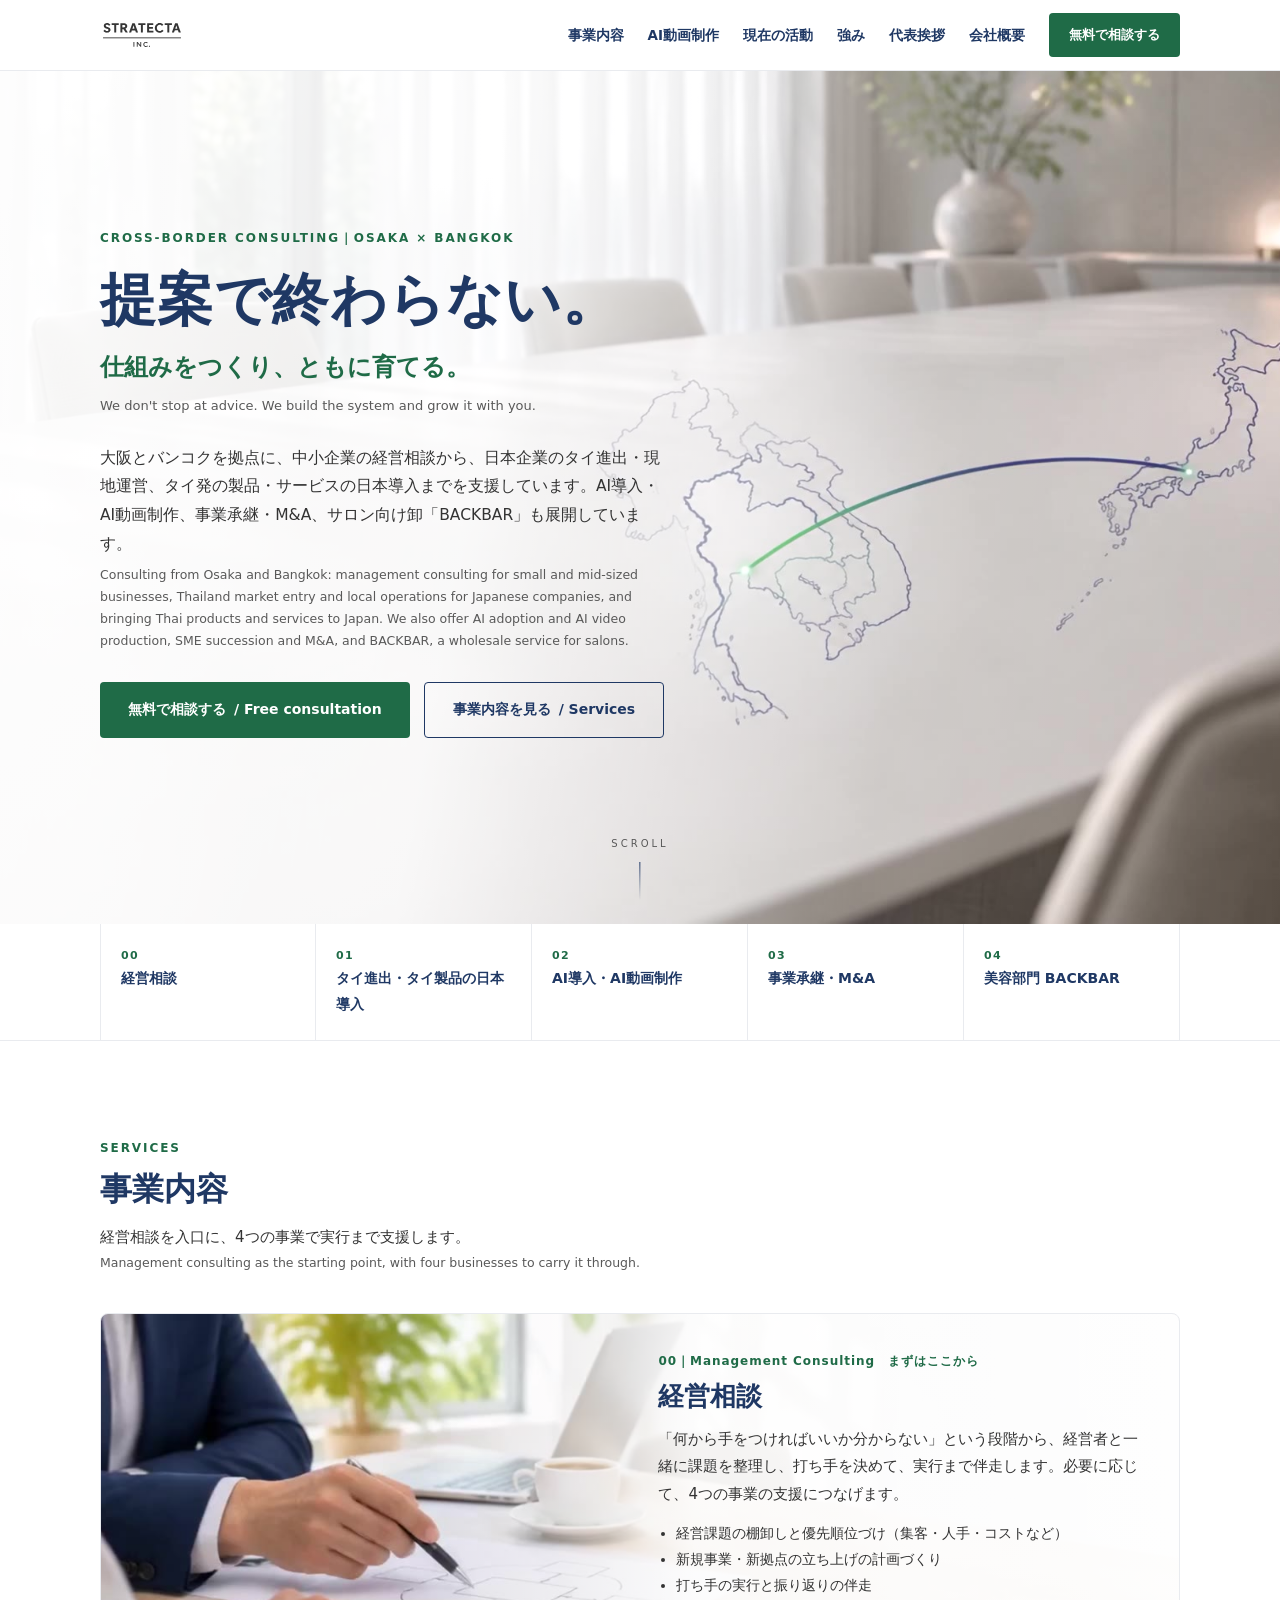
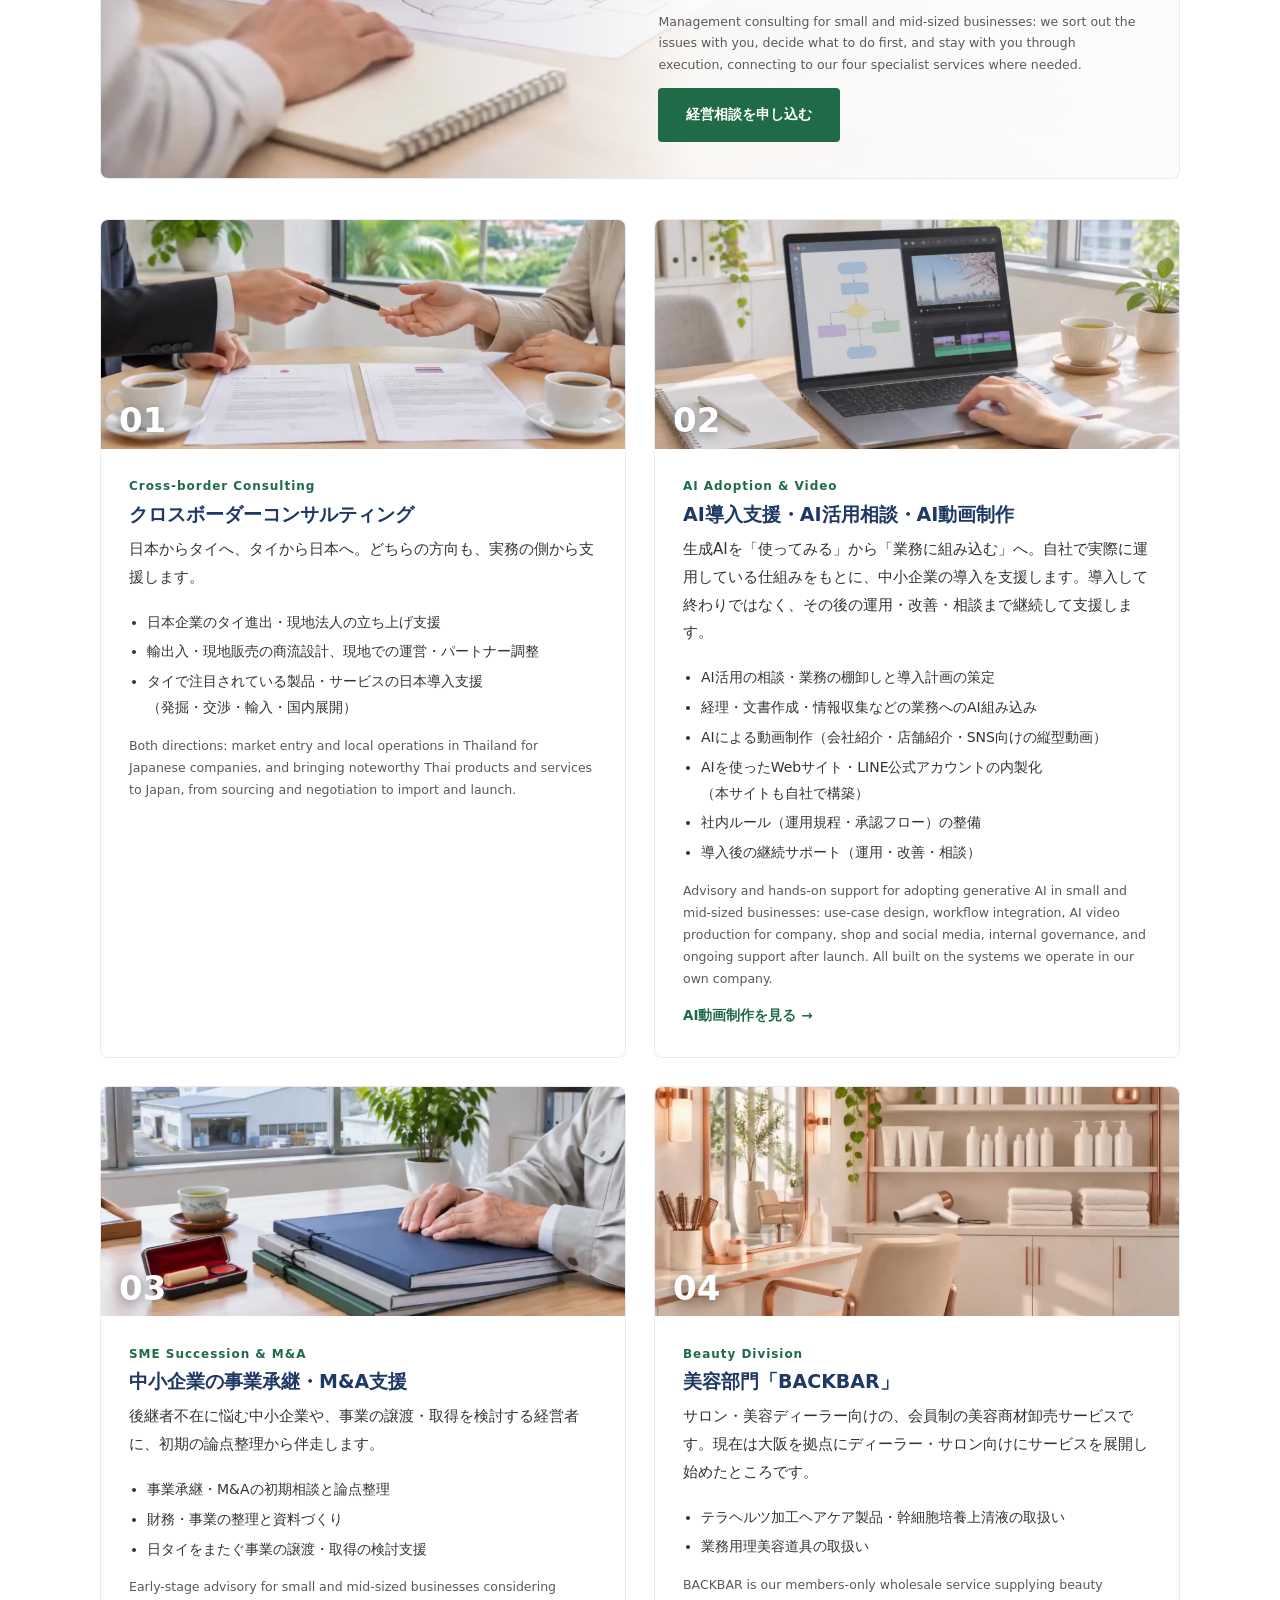
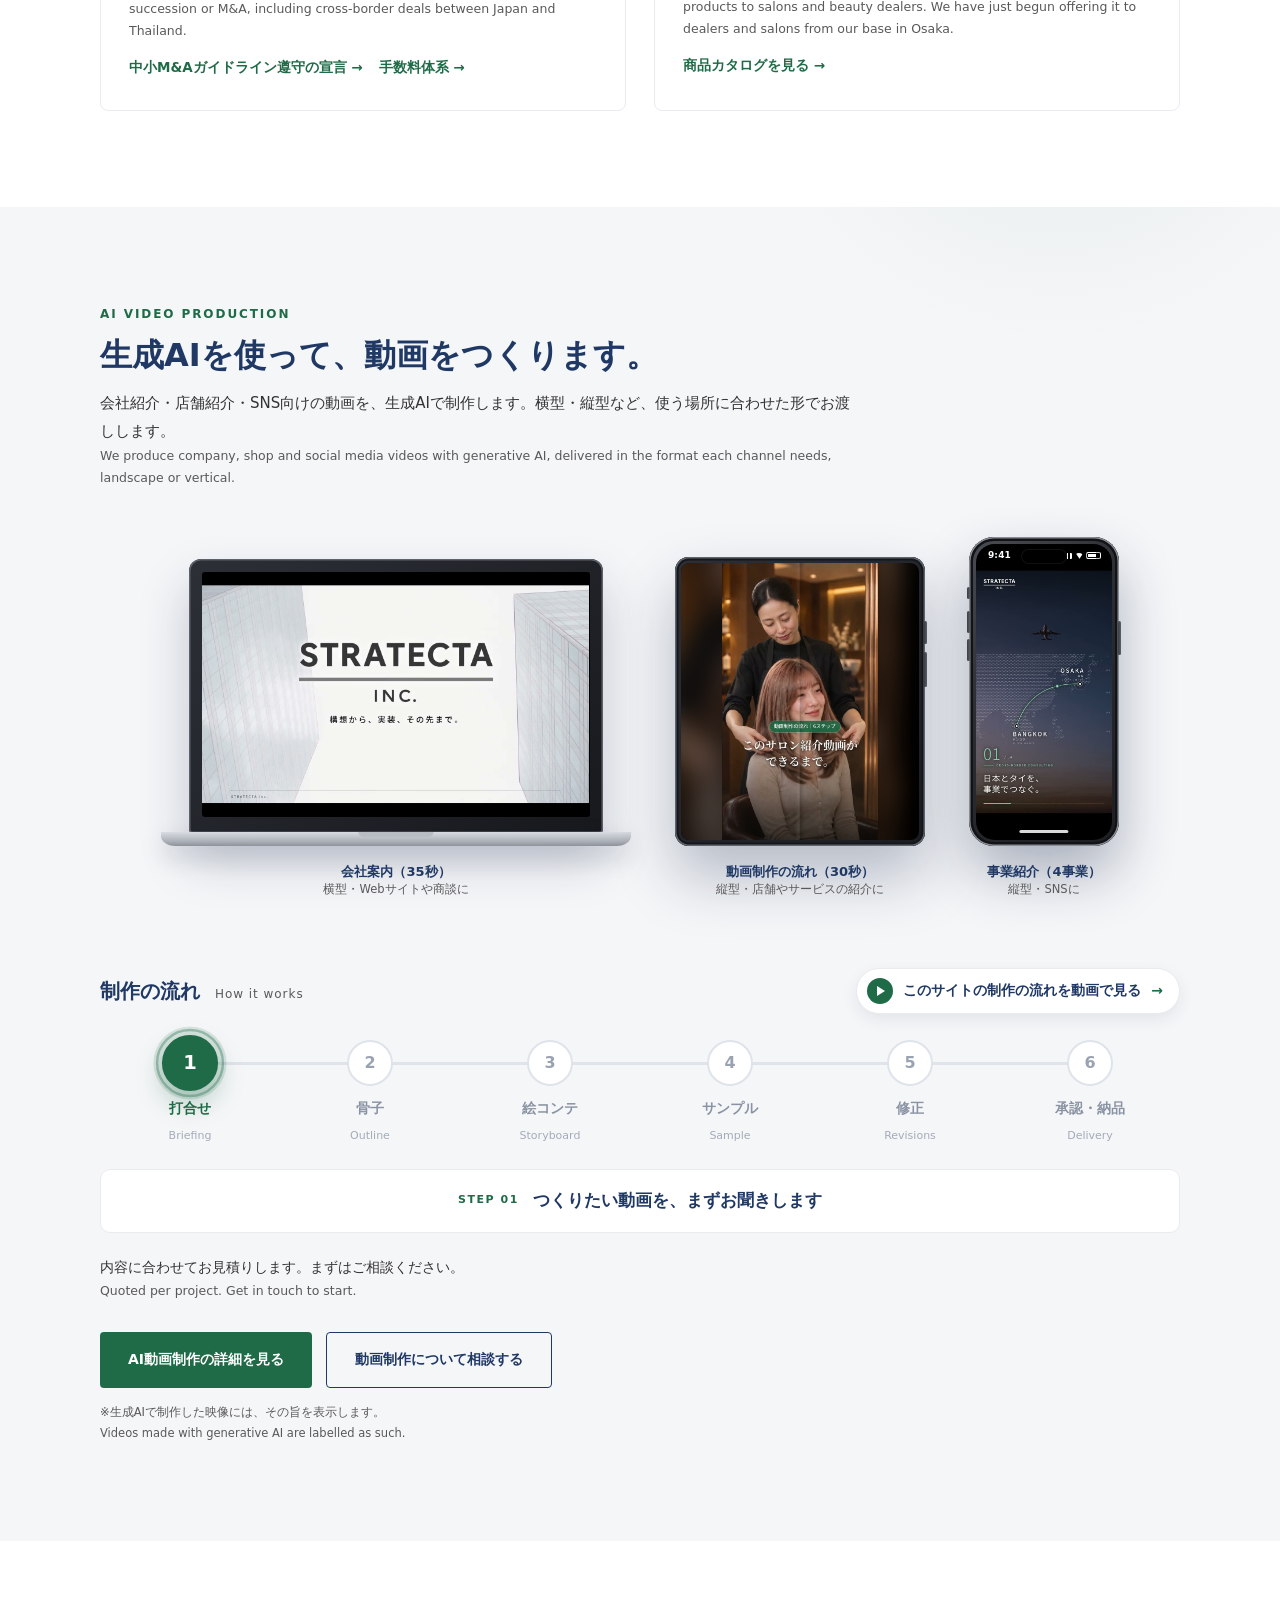
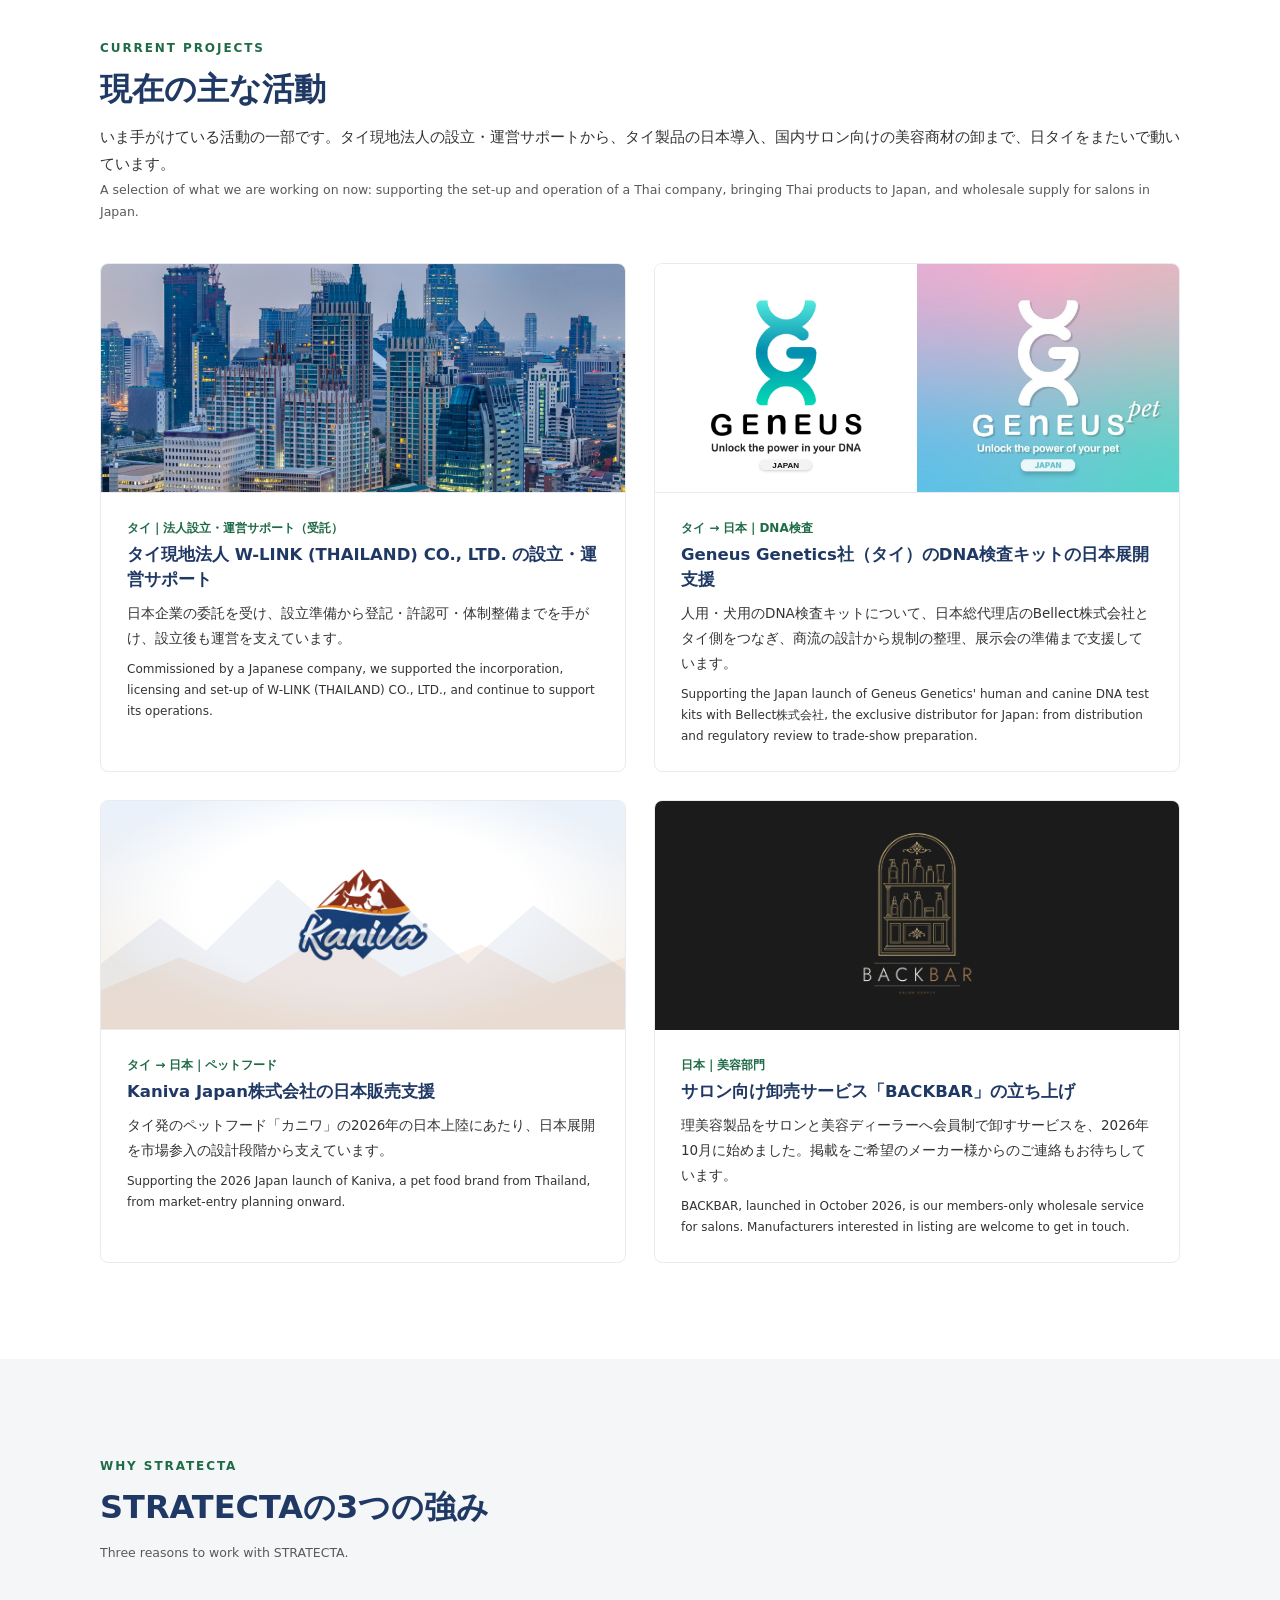
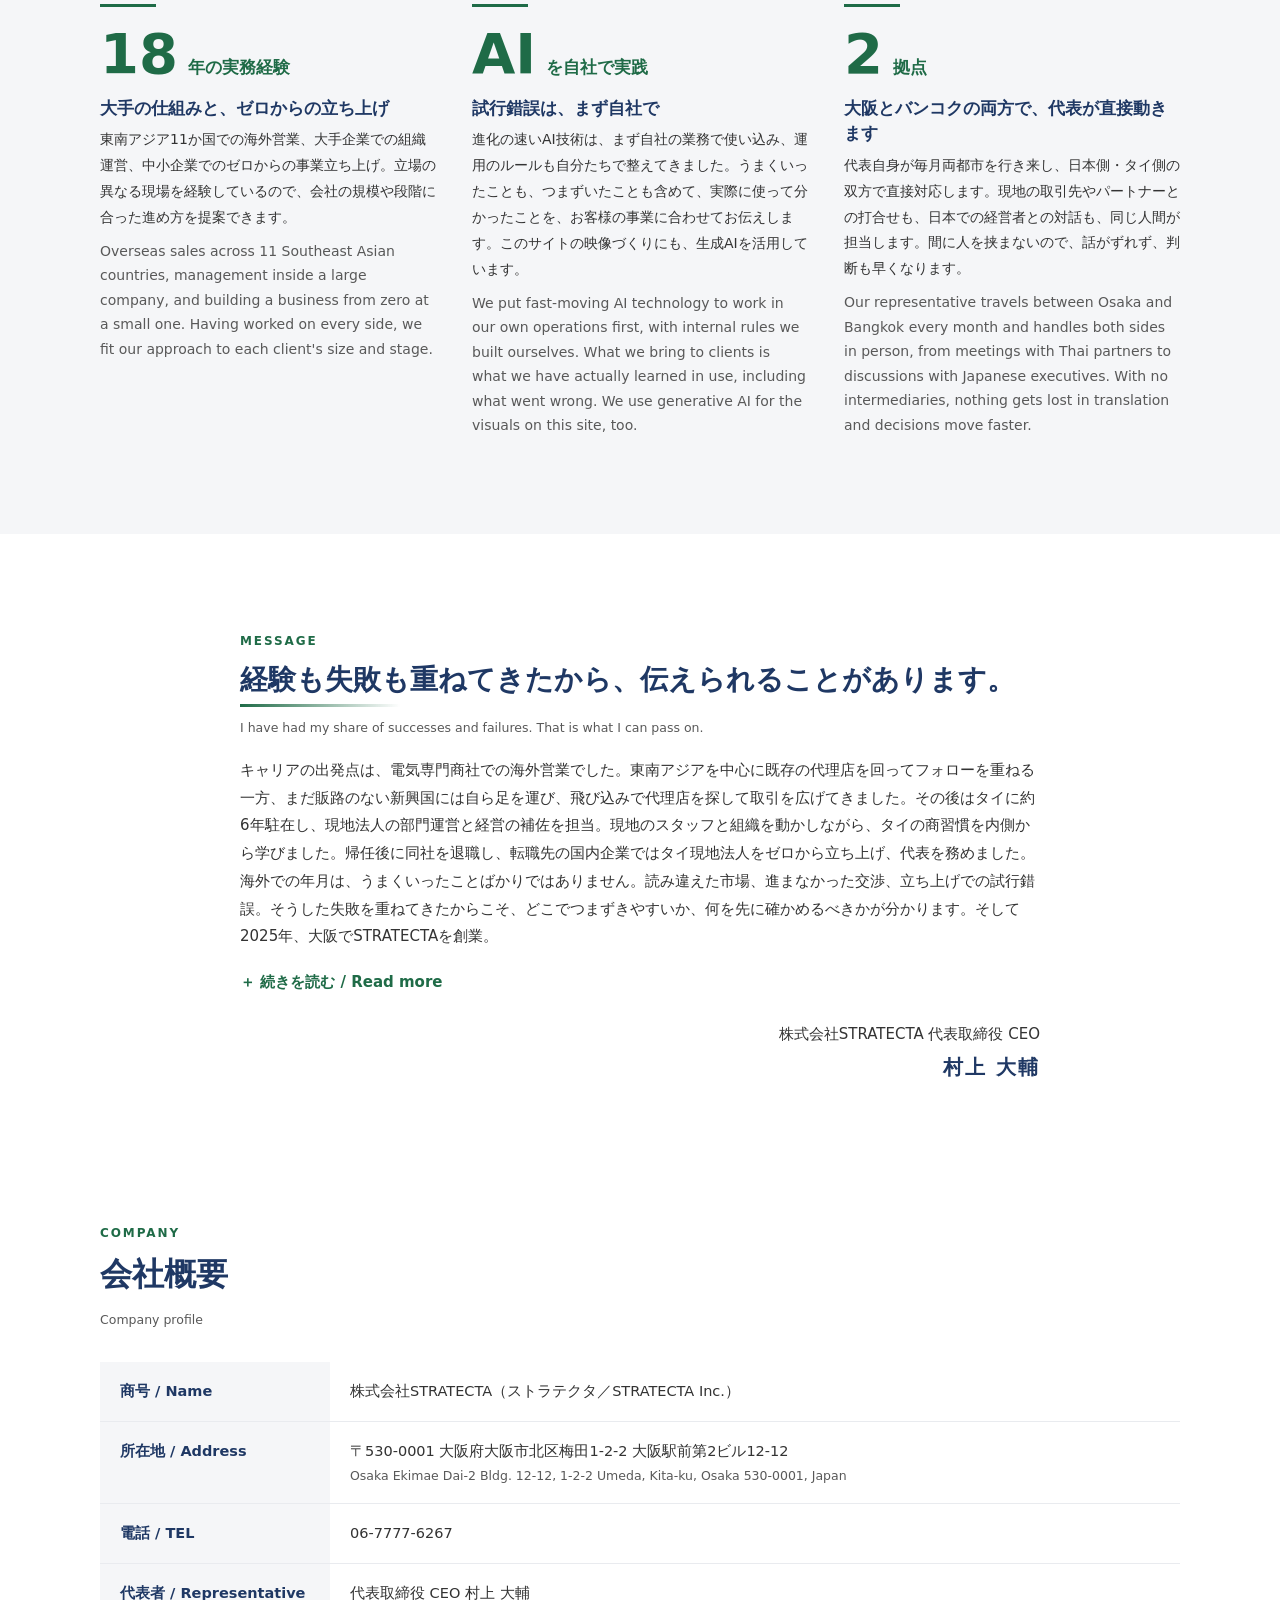
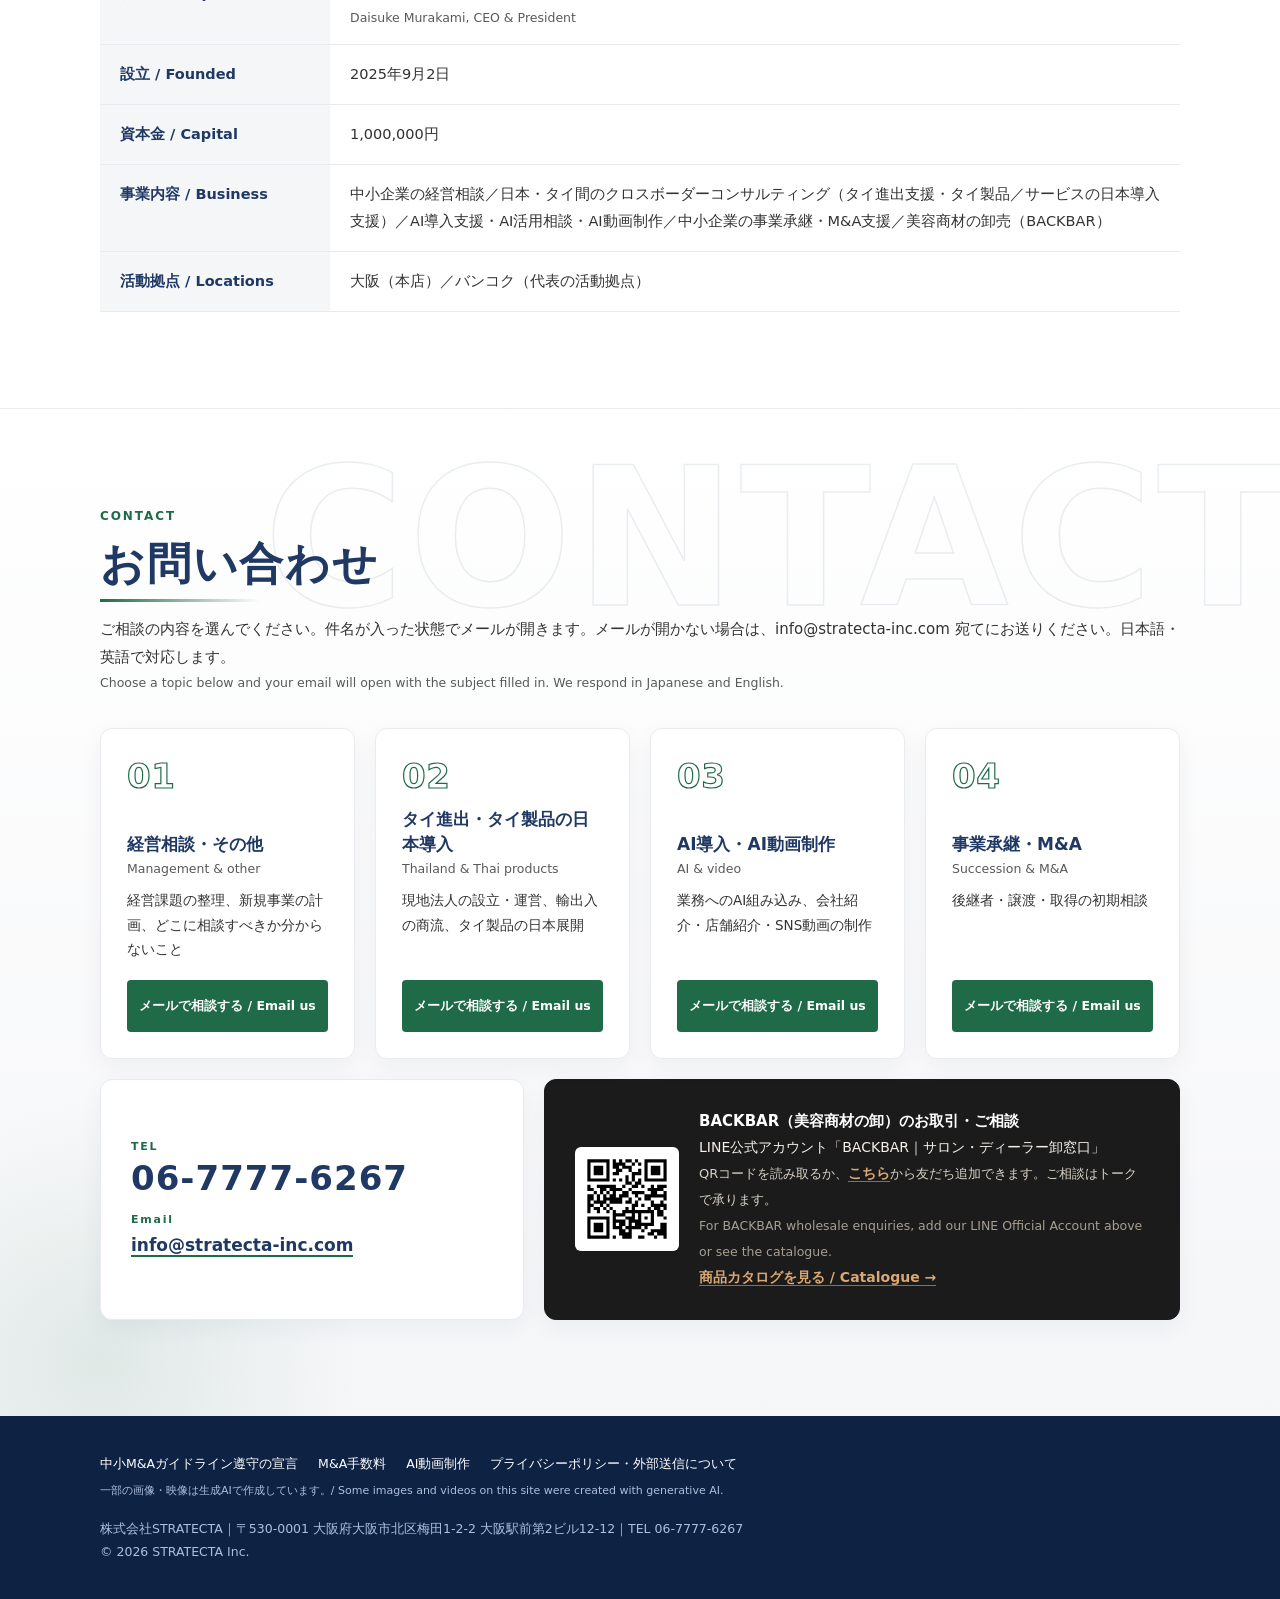
==== commit 47b53621: "トップと AI動画制作のタイトルを見直し、社名の読みを追加 Co-Authored-By: Claude Opus 5.5 <noreply@anthropic.com>" ====
--- a/index.html
+++ b/index.html
@@ -8,12 +8,12 @@
 <!-- Google Analytics 4: 測定ID（G-から始まる）を content に入れると計測が始まる。空のままなら何も送信しない -->
 <meta name="ga-id" content="G-WD78PF4XY0">
 
-<title>株式会社STRATECTA｜日本とタイをつなぐクロスボーダーコンサルティング</title>
+<title>タイ進出・経営コンサル（大阪・バンコク）｜株式会社STRATECTA</title>
 <link rel="icon" href="favicon.ico" sizes="any">
 <link rel="icon" href="assets/stratecta-symbol.svg" type="image/svg+xml">
 <link rel="apple-touch-icon" href="assets/stratecta-symbol-180.png">
 <meta name="description" content="大阪とバンコクを拠点に、中小企業の経営相談、日本企業のタイ進出・現地運営、タイ発の製品・サービスの日本導入を支援。AI導入・AI動画制作、事業承継・M&A、サロン向け卸「BACKBAR」も展開しています。">
-<meta property="og:title" content="株式会社STRATECTA｜日本とタイをつなぐクロスボーダーコンサルティング">
+<meta property="og:title" content="タイ進出・経営コンサル（大阪・バンコク）｜株式会社STRATECTA">
 <meta property="og:description" content="提案で終わらない。仕組みをつくり、ともに育てる。大阪×バンコクのクロスボーダーコンサルティング。">
 <meta property="og:type" content="website">
 <meta property="og:image" content="https://stratecta-inc.com/assets/img/ogp.jpg">
@@ -21,7 +21,7 @@
 <link rel="canonical" href="https://stratecta-inc.com/">
 <meta property="og:site_name" content="株式会社STRATECTA">
 <meta name="twitter:card" content="summary_large_image">
-<script type="application/ld+json">{"@context": "https://schema.org", "@graph": [{"@type": "Organization", "@id": "https://stratecta-inc.com/#org", "name": "株式会社STRATECTA", "alternateName": ["STRATECTA Inc.", "STRATECTA"], "url": "https://stratecta-inc.com/", "logo": "https://stratecta-inc.com/assets/stratecta-symbol-180.png", "image": "https://stratecta-inc.com/assets/img/ogp.jpg", "description": "大阪とバンコクを拠点に、中小企業の経営相談、日本企業のタイ進出・現地運営、タイ発の製品・サービスの日本導入を支援。AI導入・AI動画制作、事業承継・M&A、サロン向け卸「BACKBAR」も展開しています。", "foundingDate": "2025-09-02", "founder": {"@type": "Person", "name": "村上 大輔", "alternateName": "Daisuke Murakami", "jobTitle": "代表取締役 CEO"}, "address": {"@type": "PostalAddress", "postalCode": "530-0001", "addressRegion": "大阪府", "addressLocality": "大阪市北区", "streetAddress": "梅田1-2-2 大阪駅前第2ビル12-12", "addressCountry": "JP"}, "telephone": "+81-6-7777-6267", "email": "info@stratecta-inc.com", "areaServed": [{"@type": "Country", "name": "日本"}, {"@type": "Country", "name": "タイ"}], "knowsAbout": ["経営相談", "クロスボーダーコンサルティング", "タイ進出支援", "タイ現地法人の設立・運営", "タイ製品の日本導入", "AI導入支援", "AI動画制作", "事業承継", "中小企業のM&A支援"], "department": {"@type": "Organization", "name": "BACKBAR", "description": "サロン・美容ディーラー向けの美容商材の卸", "url": "https://backbar.stratecta-inc.com/"}}, {"@type": "WebSite", "@id": "https://stratecta-inc.com/#website", "url": "https://stratecta-inc.com/", "name": "株式会社STRATECTA", "inLanguage": ["ja", "en"], "publisher": {"@id": "https://stratecta-inc.com/#org"}}]}</script>
+<script type="application/ld+json">{"@context": "https://schema.org", "@graph": [{"@type": "Organization", "@id": "https://stratecta-inc.com/#org", "name": "株式会社STRATECTA", "alternateName": ["STRATECTA Inc.", "STRATECTA", "ストラテクタ", "株式会社ストラテクタ"], "url": "https://stratecta-inc.com/", "logo": "https://stratecta-inc.com/assets/stratecta-symbol-180.png", "image": "https://stratecta-inc.com/assets/img/ogp.jpg", "description": "大阪とバンコクを拠点に、中小企業の経営相談、日本企業のタイ進出・現地運営、タイ発の製品・サービスの日本導入を支援。AI導入・AI動画制作、事業承継・M&A、サロン向け卸「BACKBAR」も展開しています。", "foundingDate": "2025-09-02", "founder": {"@type": "Person", "name": "村上 大輔", "alternateName": "Daisuke Murakami", "jobTitle": "代表取締役 CEO"}, "address": {"@type": "PostalAddress", "postalCode": "530-0001", "addressRegion": "大阪府", "addressLocality": "大阪市北区", "streetAddress": "梅田1-2-2 大阪駅前第2ビル12-12", "addressCountry": "JP"}, "telephone": "+81-6-7777-6267", "email": "info@stratecta-inc.com", "areaServed": [{"@type": "Country", "name": "日本"}, {"@type": "Country", "name": "タイ"}], "knowsAbout": ["経営相談", "クロスボーダーコンサルティング", "タイ進出支援", "タイ現地法人の設立・運営", "タイ製品の日本導入", "AI導入支援", "AI動画制作", "事業承継", "中小企業のM&A支援"], "department": {"@type": "Organization", "name": "BACKBAR", "description": "サロン・美容ディーラー向けの美容商材の卸", "url": "https://backbar.stratecta-inc.com/"}}, {"@type": "WebSite", "@id": "https://stratecta-inc.com/#website", "url": "https://stratecta-inc.com/", "name": "株式会社STRATECTA", "inLanguage": ["ja", "en"], "publisher": {"@id": "https://stratecta-inc.com/#org"}}]}</script>
 <link rel="preconnect" href="https://fonts.googleapis.com"><link rel="preconnect" href="https://fonts.gstatic.com" crossorigin>
 <link href="https://fonts.googleapis.com/css2?family=Noto+Sans+JP:wght@400;700;900&display=swap" rel="stylesheet">
 <link rel="stylesheet" href="assets/site.css?v=20261118m">
@@ -263,7 +263,7 @@
   <h2 class="sec">会社概要</h2>
   <p class="en">Company profile</p>
   <table class="co">
-    <tr><th>商号 / Name</th><td>株式会社STRATECTA（STRATECTA Inc.）</td></tr>
+    <tr><th>商号 / Name</th><td>株式会社STRATECTA（ストラテクタ／STRATECTA Inc.）</td></tr>
     <tr><th>所在地 / Address</th><td>〒530-0001 大阪府大阪市北区梅田1-2-2 大阪駅前第2ビル12-12<span class="en">Osaka Ekimae Dai-2 Bldg. 12-12, 1-2-2 Umeda, Kita-ku, Osaka 530-0001, Japan</span></td></tr>
     <tr><th>電話 / TEL</th><td>06-7777-6267</td></tr>
     <tr><th>代表者 / Representative</th><td>代表取締役 CEO 村上 大輔<span class="en">Daisuke Murakami, CEO &amp; President</span></td></tr>
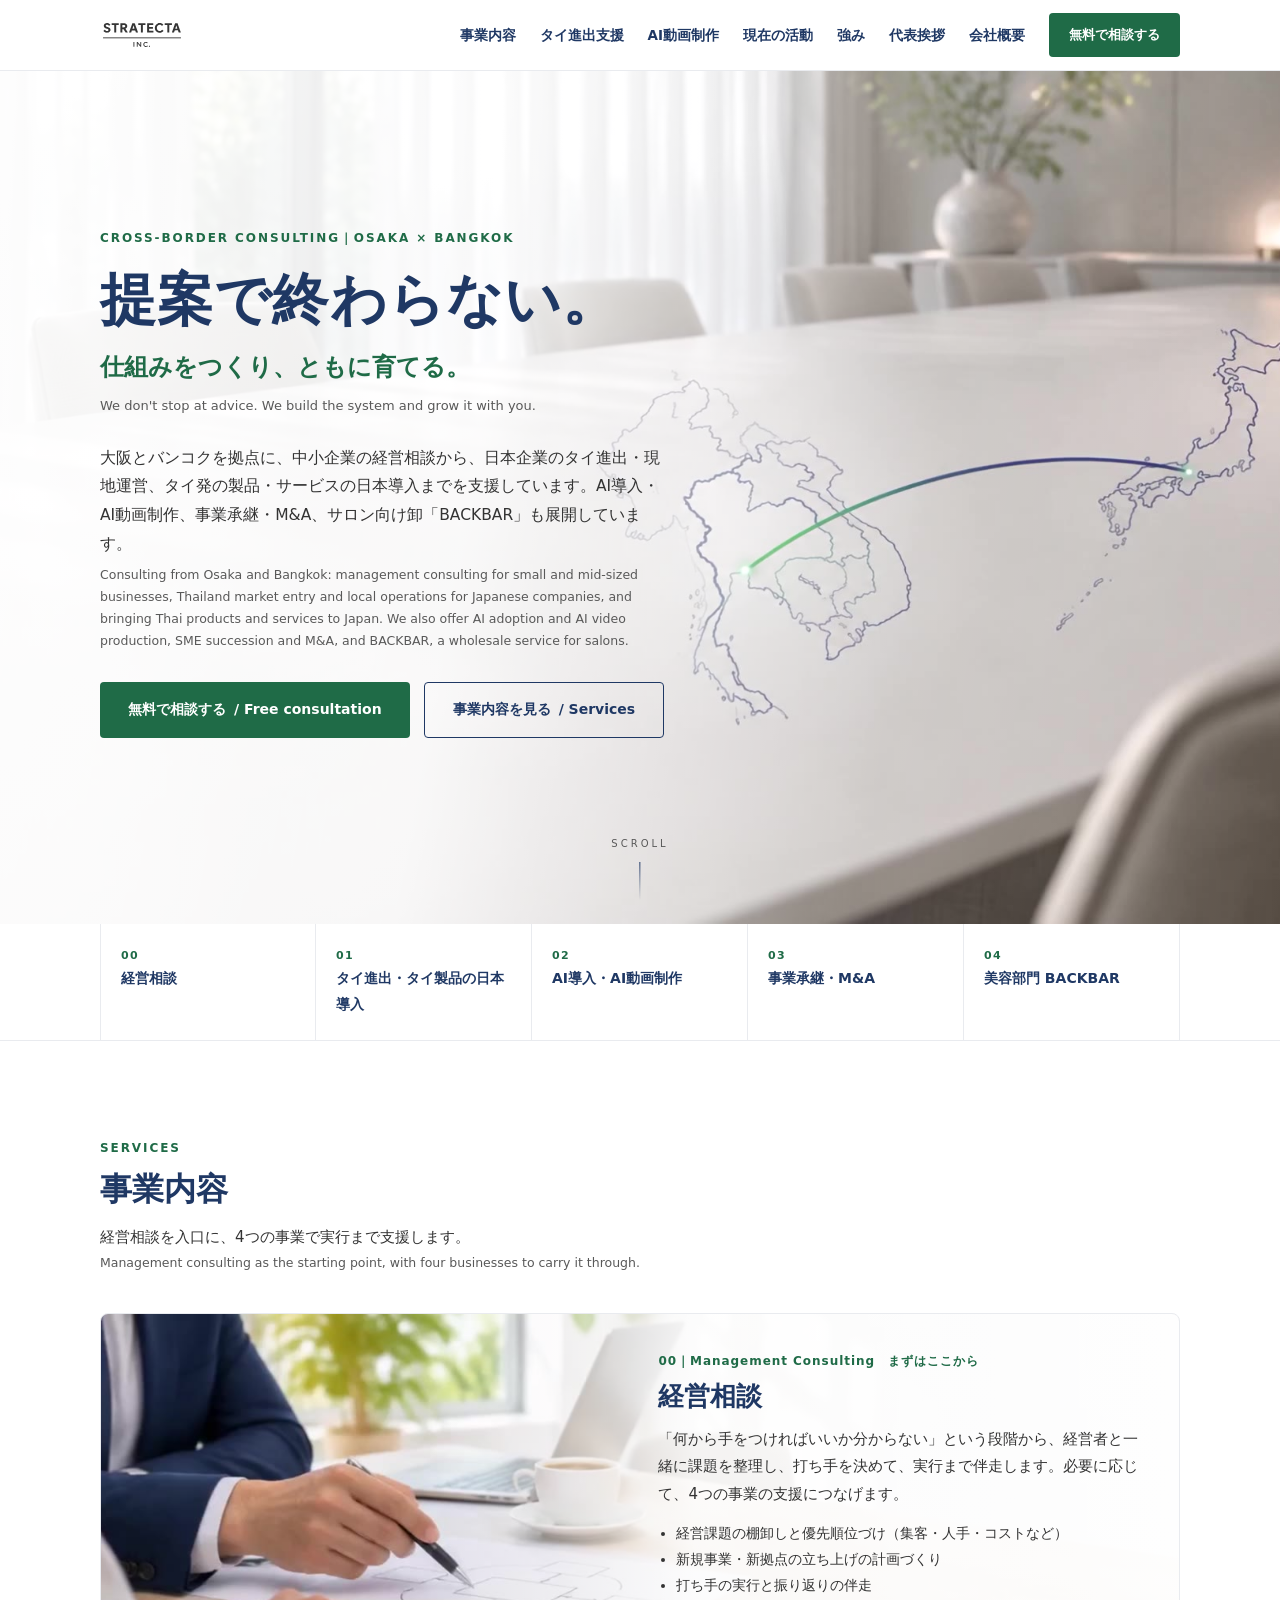
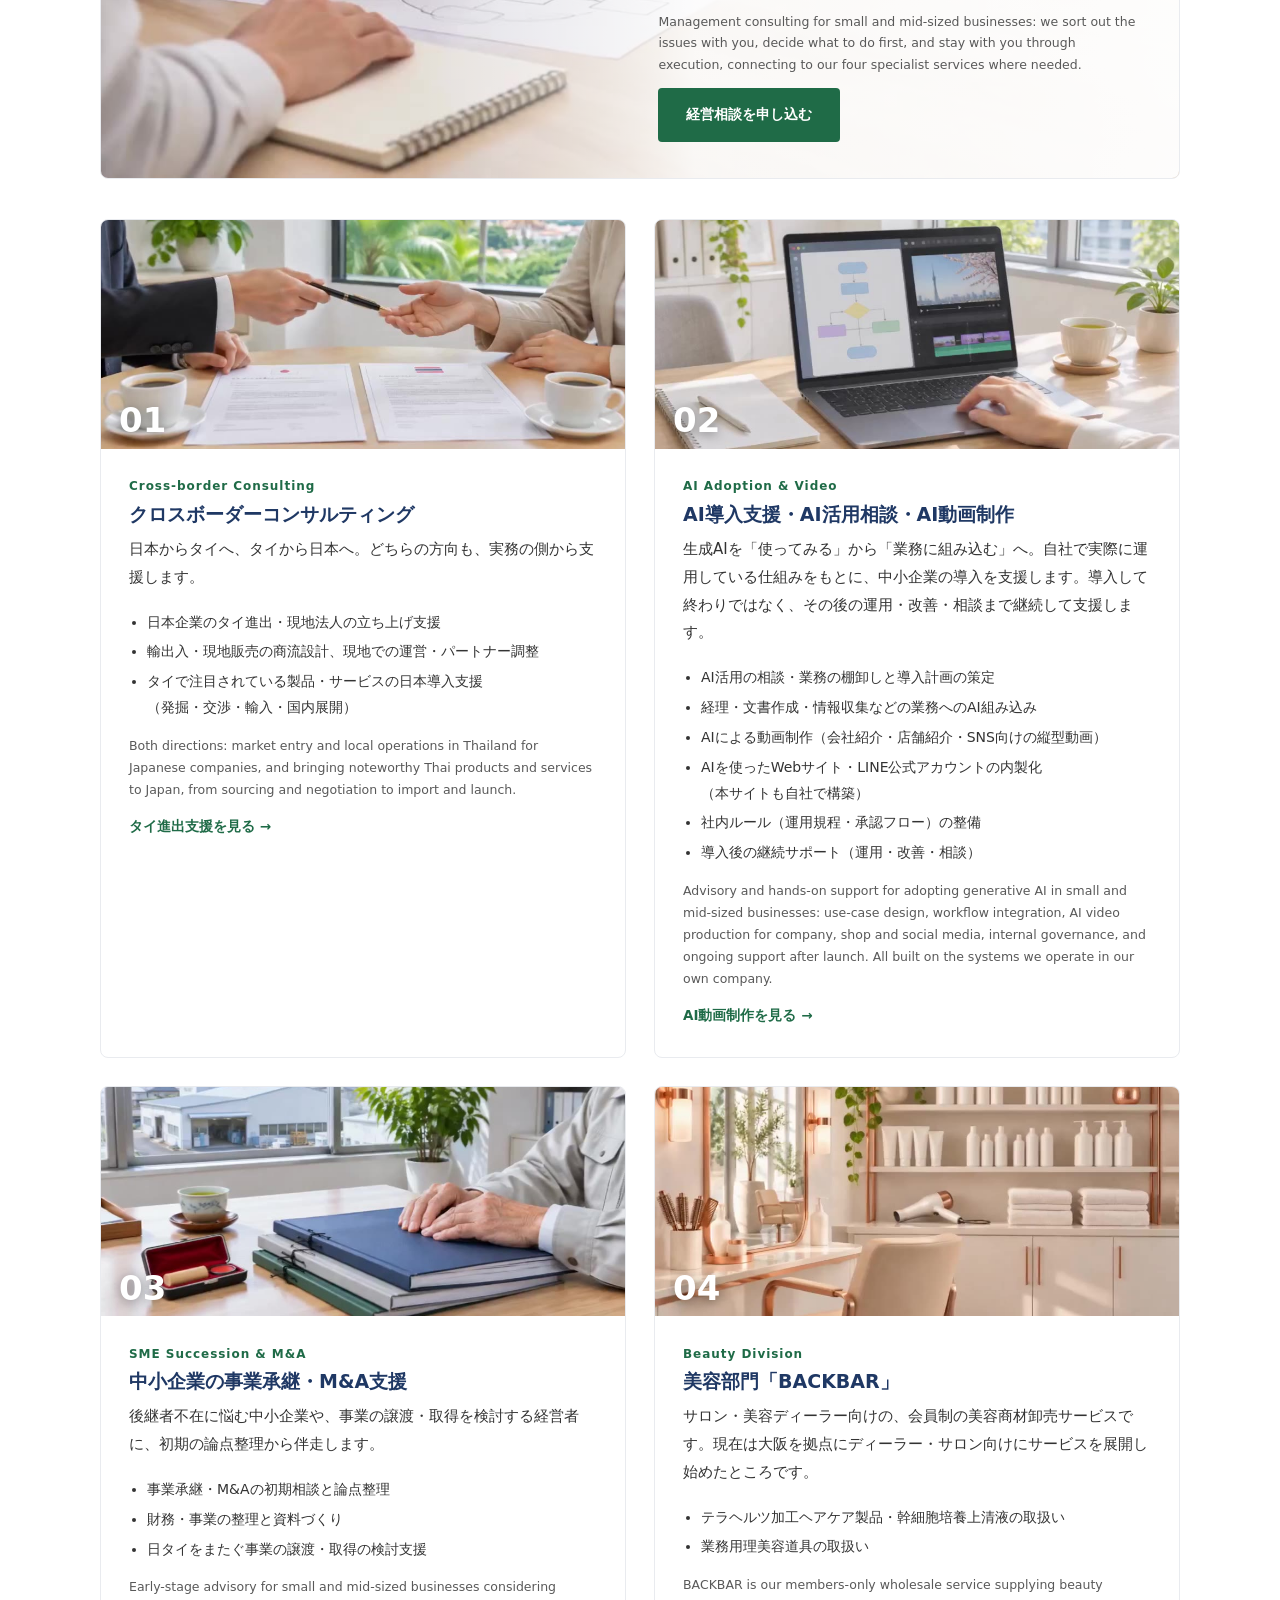
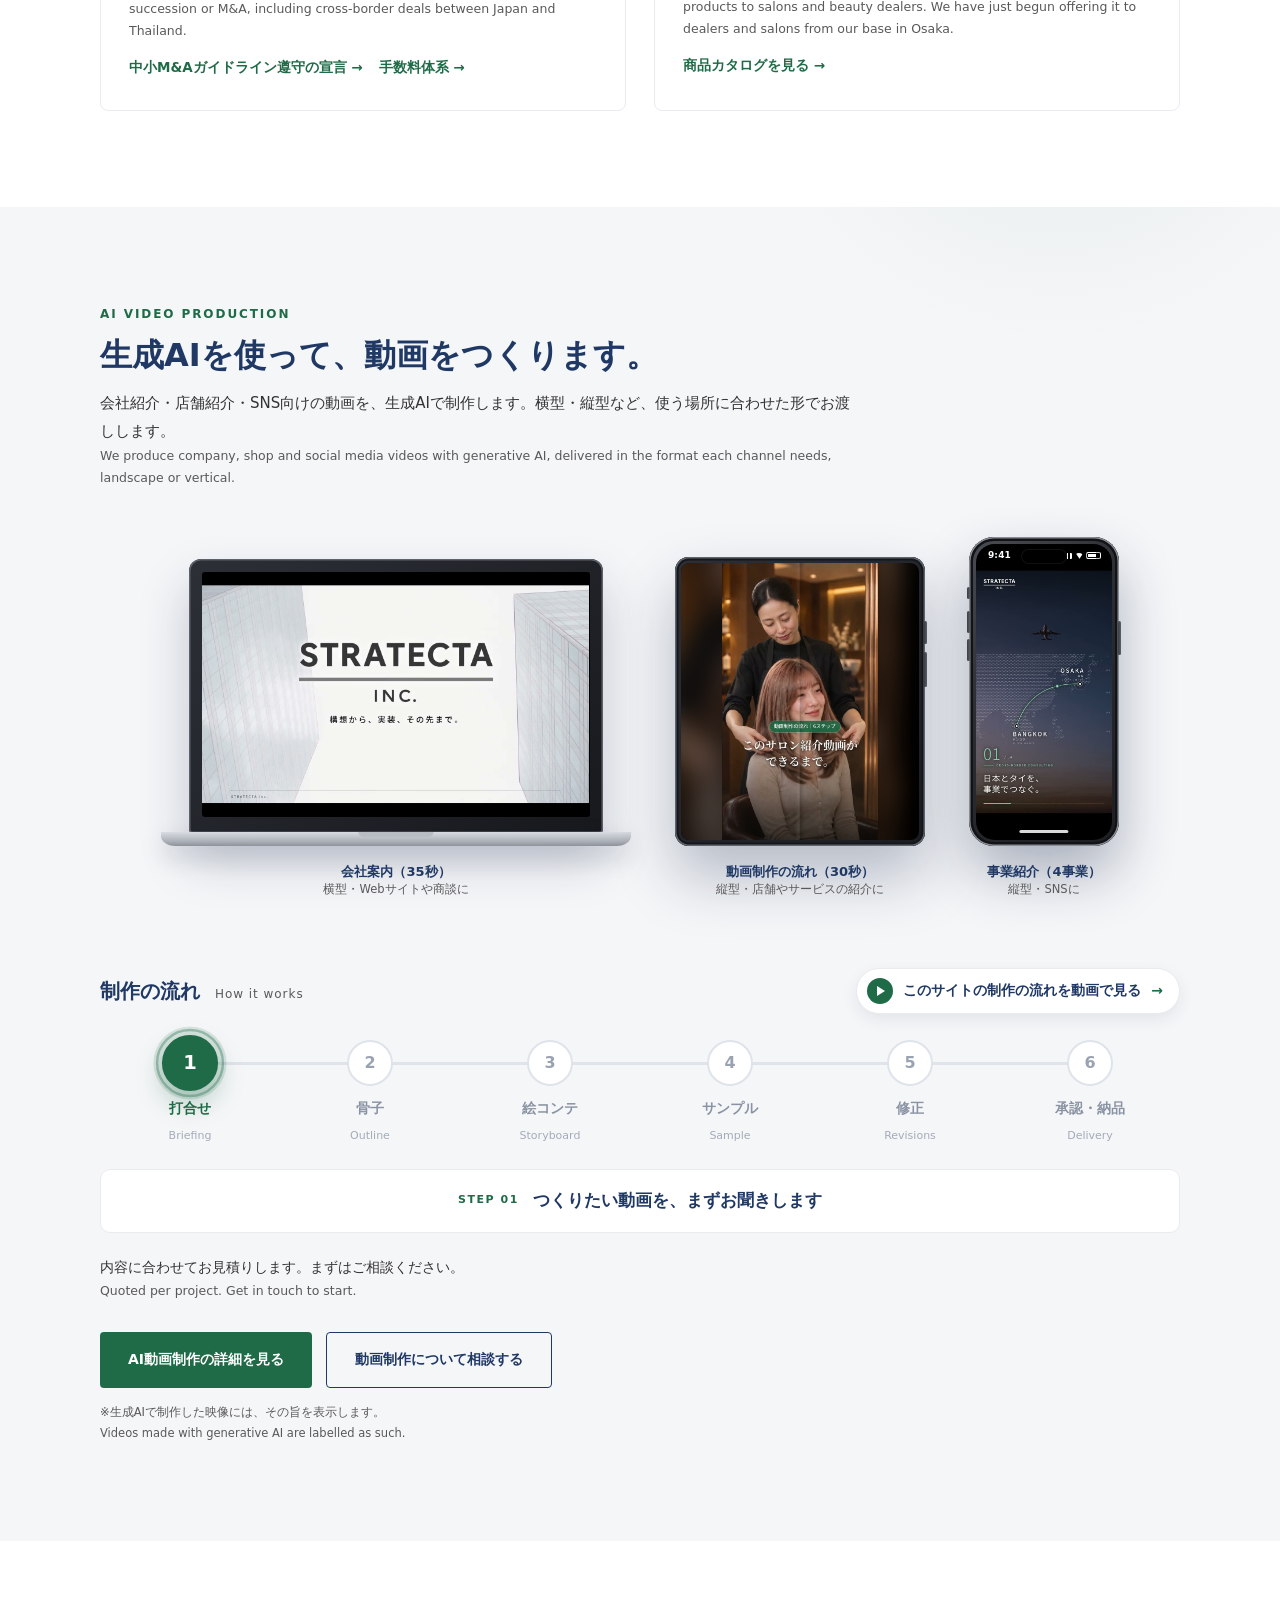
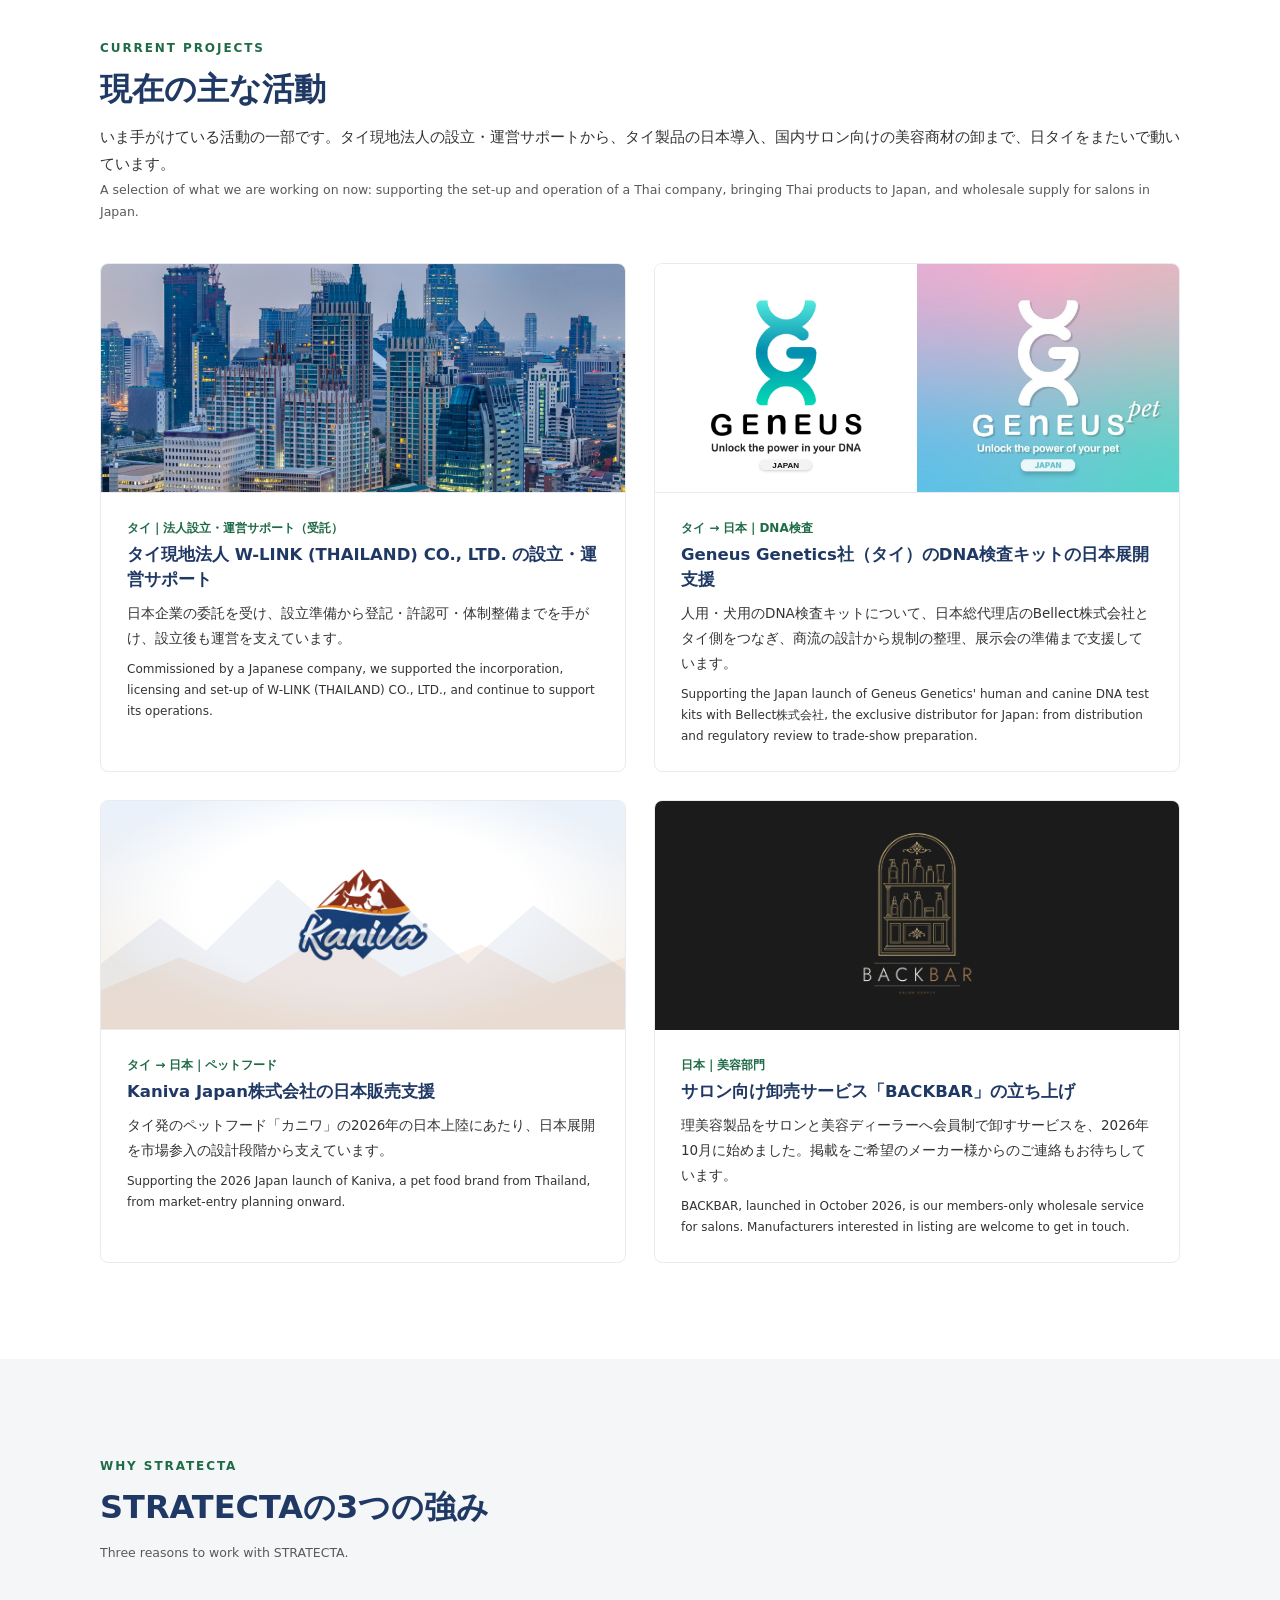
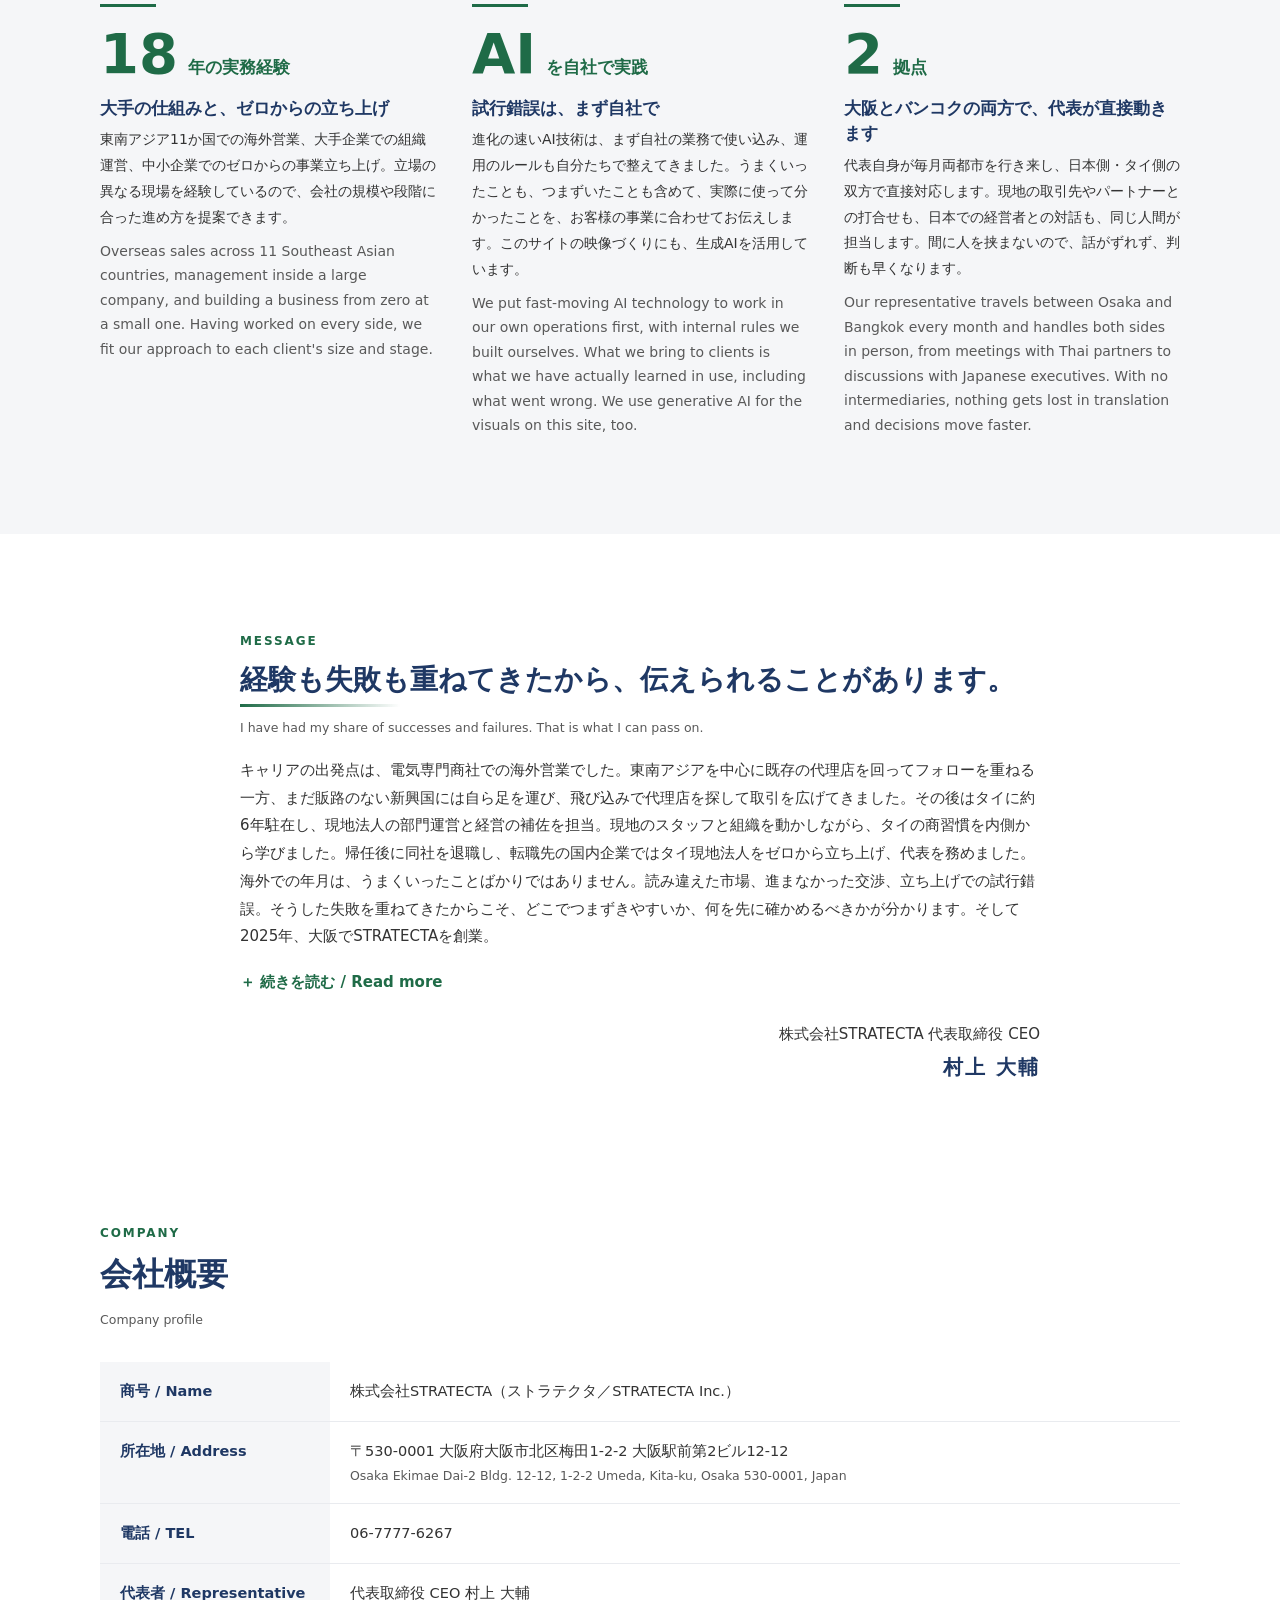
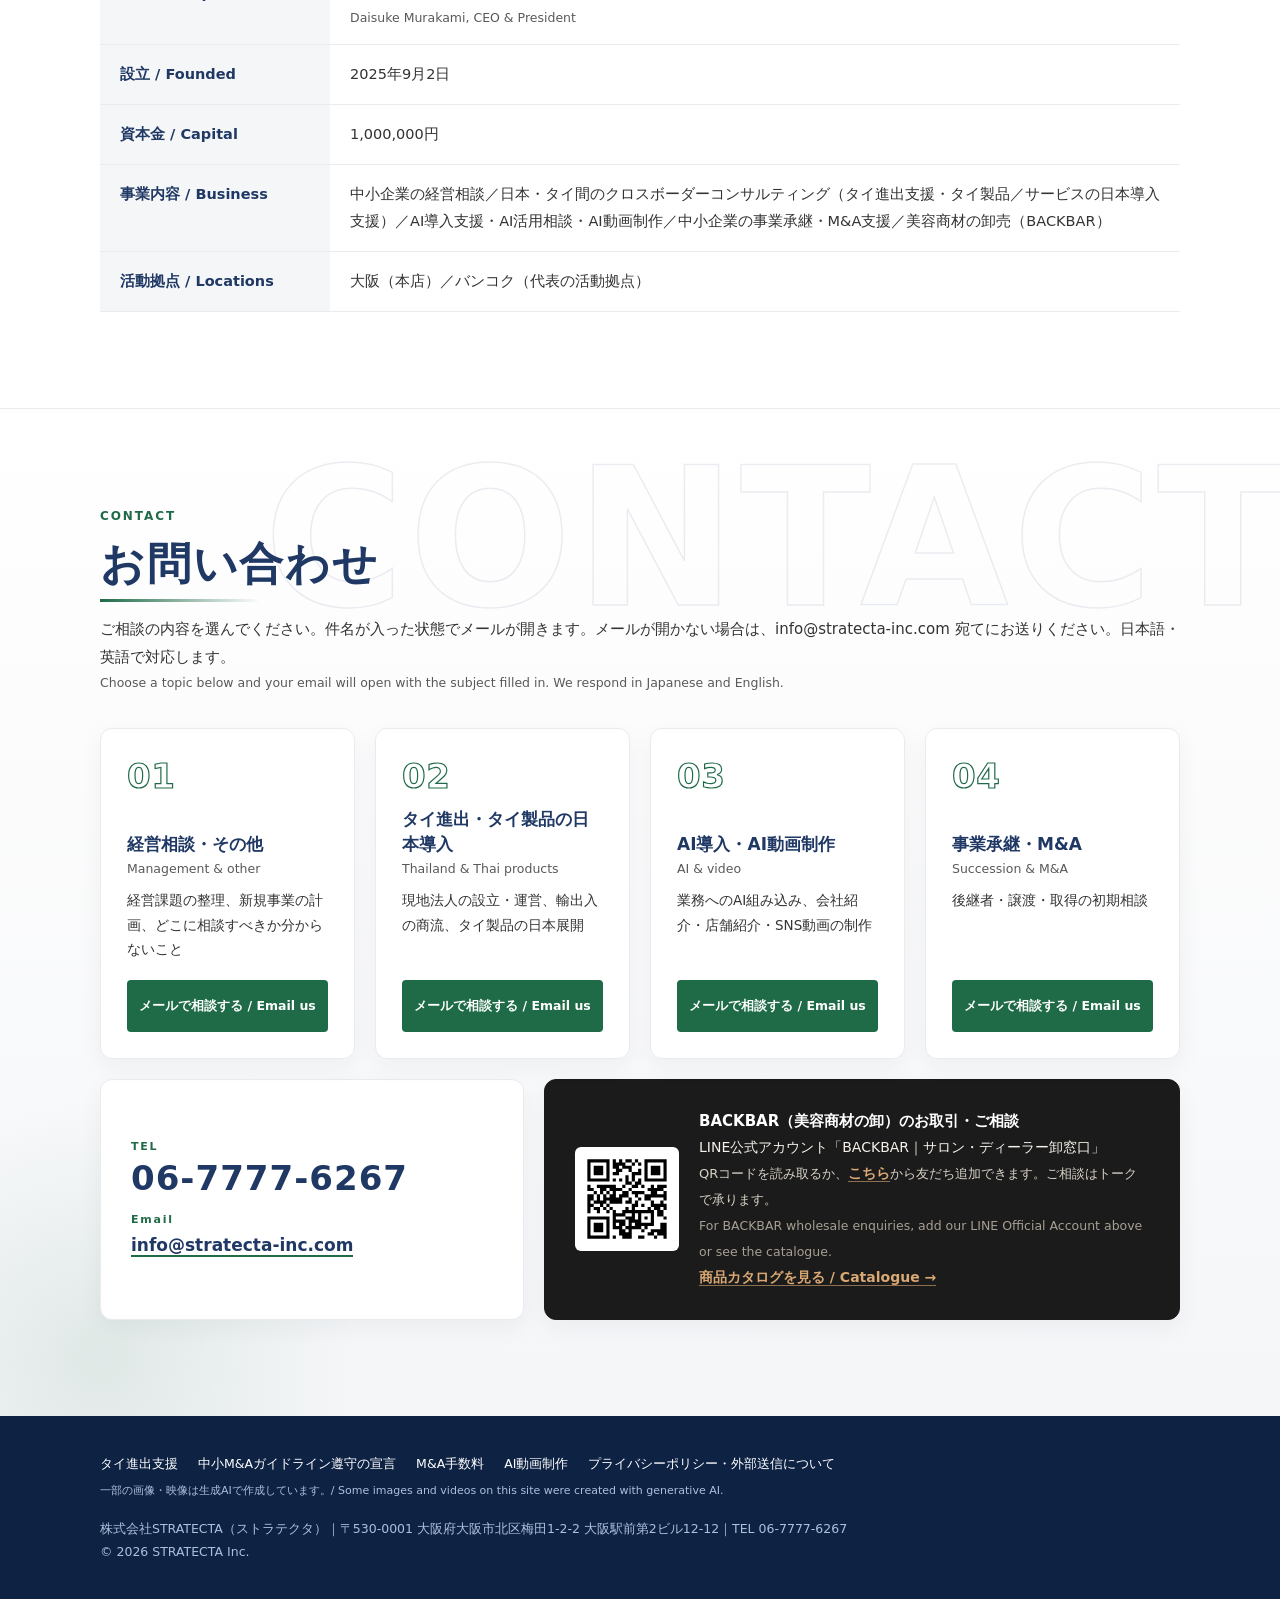
==== commit 8e609d66: "タイ進出支援ページを追加し、社名検索向けの表記を見直し Co-Authored-By: Claude Opus 5.5 <noreply@anthropic.com>" ====
--- a/index.html
+++ b/index.html
@@ -8,12 +8,12 @@
 <!-- Google Analytics 4: 測定ID（G-から始まる）を content に入れると計測が始まる。空のままなら何も送信しない -->
 <meta name="ga-id" content="G-WD78PF4XY0">
 
-<title>タイ進出・経営コンサル（大阪・バンコク）｜株式会社STRATECTA</title>
+<title>株式会社STRATECTA｜タイ進出・経営コンサル（大阪・バンコク）</title>
 <link rel="icon" href="favicon.ico" sizes="any">
 <link rel="icon" href="assets/stratecta-symbol.svg" type="image/svg+xml">
 <link rel="apple-touch-icon" href="assets/stratecta-symbol-180.png">
 <meta name="description" content="大阪とバンコクを拠点に、中小企業の経営相談、日本企業のタイ進出・現地運営、タイ発の製品・サービスの日本導入を支援。AI導入・AI動画制作、事業承継・M&A、サロン向け卸「BACKBAR」も展開しています。">
-<meta property="og:title" content="タイ進出・経営コンサル（大阪・バンコク）｜株式会社STRATECTA">
+<meta property="og:title" content="株式会社STRATECTA｜タイ進出・経営コンサル（大阪・バンコク）">
 <meta property="og:description" content="提案で終わらない。仕組みをつくり、ともに育てる。大阪×バンコクのクロスボーダーコンサルティング。">
 <meta property="og:type" content="website">
 <meta property="og:image" content="https://stratecta-inc.com/assets/img/ogp.jpg">
@@ -21,7 +21,7 @@
 <link rel="canonical" href="https://stratecta-inc.com/">
 <meta property="og:site_name" content="株式会社STRATECTA">
 <meta name="twitter:card" content="summary_large_image">
-<script type="application/ld+json">{"@context": "https://schema.org", "@graph": [{"@type": "Organization", "@id": "https://stratecta-inc.com/#org", "name": "株式会社STRATECTA", "alternateName": ["STRATECTA Inc.", "STRATECTA", "ストラテクタ", "株式会社ストラテクタ"], "url": "https://stratecta-inc.com/", "logo": "https://stratecta-inc.com/assets/stratecta-symbol-180.png", "image": "https://stratecta-inc.com/assets/img/ogp.jpg", "description": "大阪とバンコクを拠点に、中小企業の経営相談、日本企業のタイ進出・現地運営、タイ発の製品・サービスの日本導入を支援。AI導入・AI動画制作、事業承継・M&A、サロン向け卸「BACKBAR」も展開しています。", "foundingDate": "2025-09-02", "founder": {"@type": "Person", "name": "村上 大輔", "alternateName": "Daisuke Murakami", "jobTitle": "代表取締役 CEO"}, "address": {"@type": "PostalAddress", "postalCode": "530-0001", "addressRegion": "大阪府", "addressLocality": "大阪市北区", "streetAddress": "梅田1-2-2 大阪駅前第2ビル12-12", "addressCountry": "JP"}, "telephone": "+81-6-7777-6267", "email": "info@stratecta-inc.com", "areaServed": [{"@type": "Country", "name": "日本"}, {"@type": "Country", "name": "タイ"}], "knowsAbout": ["経営相談", "クロスボーダーコンサルティング", "タイ進出支援", "タイ現地法人の設立・運営", "タイ製品の日本導入", "AI導入支援", "AI動画制作", "事業承継", "中小企業のM&A支援"], "department": {"@type": "Organization", "name": "BACKBAR", "description": "サロン・美容ディーラー向けの美容商材の卸", "url": "https://backbar.stratecta-inc.com/"}}, {"@type": "WebSite", "@id": "https://stratecta-inc.com/#website", "url": "https://stratecta-inc.com/", "name": "株式会社STRATECTA", "inLanguage": ["ja", "en"], "publisher": {"@id": "https://stratecta-inc.com/#org"}}]}</script>
+<script type="application/ld+json">{"@context": "https://schema.org", "@graph": [{"@type": "Organization", "@id": "https://stratecta-inc.com/#org", "name": "株式会社STRATECTA", "alternateName": ["STRATECTA Inc.", "STRATECTA", "ストラテクタ", "株式会社ストラテクタ"], "sameAs": ["https://www.b-mall.ne.jp/CompanyDetail-EZbqCQkrHXhv.html"], "url": "https://stratecta-inc.com/", "logo": "https://stratecta-inc.com/assets/stratecta-symbol-180.png", "image": "https://stratecta-inc.com/assets/img/ogp.jpg", "description": "大阪とバンコクを拠点に、中小企業の経営相談、日本企業のタイ進出・現地運営、タイ発の製品・サービスの日本導入を支援。AI導入・AI動画制作、事業承継・M&A、サロン向け卸「BACKBAR」も展開しています。", "foundingDate": "2025-09-02", "founder": {"@type": "Person", "name": "村上 大輔", "alternateName": "Daisuke Murakami", "jobTitle": "代表取締役 CEO"}, "address": {"@type": "PostalAddress", "postalCode": "530-0001", "addressRegion": "大阪府", "addressLocality": "大阪市北区", "streetAddress": "梅田1-2-2 大阪駅前第2ビル12-12", "addressCountry": "JP"}, "telephone": "+81-6-7777-6267", "email": "info@stratecta-inc.com", "areaServed": [{"@type": "Country", "name": "日本"}, {"@type": "Country", "name": "タイ"}], "knowsAbout": ["経営相談", "クロスボーダーコンサルティング", "タイ進出支援", "タイ現地法人の設立・運営", "タイ製品の日本導入", "AI導入支援", "AI動画制作", "事業承継", "中小企業のM&A支援"], "department": {"@type": "Organization", "name": "BACKBAR", "description": "サロン・美容ディーラー向けの美容商材の卸", "url": "https://backbar.stratecta-inc.com/"}}, {"@type": "WebSite", "@id": "https://stratecta-inc.com/#website", "url": "https://stratecta-inc.com/", "name": "株式会社STRATECTA", "inLanguage": ["ja", "en"], "publisher": {"@id": "https://stratecta-inc.com/#org"}}]}</script>
 <link rel="preconnect" href="https://fonts.googleapis.com"><link rel="preconnect" href="https://fonts.gstatic.com" crossorigin>
 <link href="https://fonts.googleapis.com/css2?family=Noto+Sans+JP:wght@400;700;900&display=swap" rel="stylesheet">
 <link rel="stylesheet" href="assets/site.css?v=20261118m">
@@ -29,9 +29,10 @@
 <body>
 
 <header class="hd"><div class="wrap">
-  <a class="logo" href="index.html"><img src="assets/logo.svg" alt="STRATECTA INC."></a>
+  <a class="logo" href="index.html"><img src="assets/logo.svg" alt="株式会社STRATECTA（STRATECTA Inc.）"></a>
   <nav class="nav" aria-label="メインメニュー">
     <a href="#services">事業内容</a>
+    <a href="thailand.html">タイ進出支援</a>
     <a href="video.html">AI動画制作</a>
     <a href="#projects">現在の活動</a>
     <a href="#strength">強み</a>
@@ -93,7 +94,8 @@
       <div class="body"><div class="kicker">Cross-border Consulting</div><h3>クロスボーダーコンサルティング</h3>
       <p>日本からタイへ、タイから日本へ。どちらの方向も、実務の側から支援します。</p>
       <details class="sp-more" open><summary>詳しく見る</summary><ul><li>日本企業のタイ進出・現地法人の立ち上げ支援</li><li>輸出入・現地販売の商流設計、現地での運営・パートナー調整</li><li>タイで注目されている製品・サービスの日本導入支援<br>（発掘・交渉・輸入・国内展開）</li></ul>
-      <p class="en">Both directions: market entry and local operations in Thailand for Japanese companies, and bringing noteworthy Thai products and services to Japan, from sourcing and negotiation to import and launch.</p></details></div>
+      <p class="en">Both directions: market entry and local operations in Thailand for Japanese companies, and bringing noteworthy Thai products and services to Japan, from sourcing and negotiation to import and launch.</p></details>
+      <p style="margin-top:12px"><a class="more" href="thailand.html">タイ進出支援を見る →</a></p></div>
     </article>
 
     <article class="card rv d1" id="svc-02">
@@ -298,9 +300,9 @@
 </main>
 
 <footer class="ft"><div class="wrap">
-  <div><a href="ma-declaration.html">中小M&amp;Aガイドライン遵守の宣言</a><a href="ma-fees.html">M&amp;A手数料</a><a href="video.html">AI動画制作</a><a href="privacy.html">プライバシーポリシー・外部送信について</a>
+  <div><a href="thailand.html">タイ進出支援</a><a href="ma-declaration.html">中小M&amp;Aガイドライン遵守の宣言</a><a href="ma-fees.html">M&amp;A手数料</a><a href="video.html">AI動画制作</a><a href="privacy.html">プライバシーポリシー・外部送信について</a>
     <div class="gen">一部の画像・映像は生成AIで作成しています。/ Some images and videos on this site were created with generative AI.</div></div>
-  <div>株式会社STRATECTA｜〒530-0001 大阪府大阪市北区梅田1-2-2 大阪駅前第2ビル12-12｜TEL 06-7777-6267<br>© 2026 STRATECTA Inc.</div>
+  <div>株式会社STRATECTA（ストラテクタ）｜〒530-0001 大阪府大阪市北区梅田1-2-2 大阪駅前第2ビル12-12｜TEL 06-7777-6267<br>© 2026 STRATECTA Inc.</div>
 </div></footer>
 
 <script src="assets/site.js?v=20261118m"></script>
